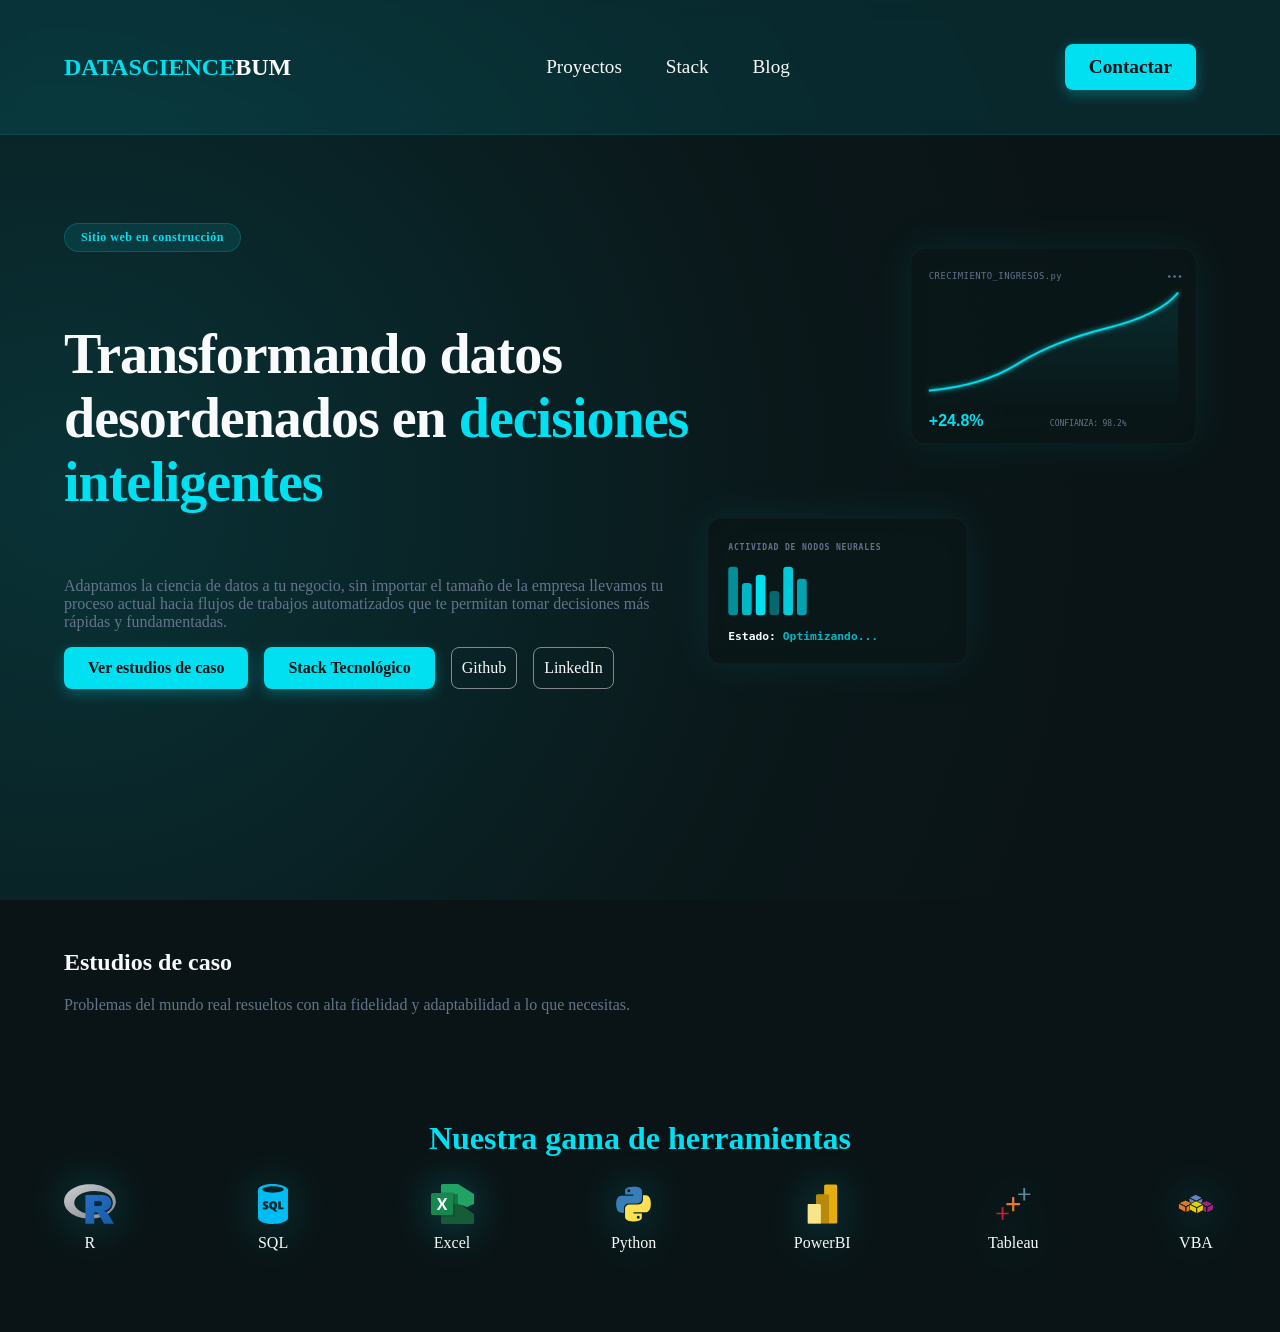
==== index.html @ 15a3be95 "feat: Refactor navigation and hero buttons to anchor tags, enhance link and button styling with flex" ====
<!DOCTYPE html>
<html lang="es">

<head>
    <meta charset="UTF-8">
    <meta name="viewport" content="width=device-width, initial-scale=1.0">
    <title>DataScienceBUM - Ciencia de Datos</title>
    <link rel="stylesheet" href="./styles.css">
</head>

<body>
    <header class="header-principal">
        <nav class="contenedor-principal">
            <div>
                <h2 class="texto-acento">DATASCIENCE<span class="texto-principal">BUM</span></h2>
            </div>
            <div>
                <a href="" class="enlace-navegacion">Proyectos</a>
                <a href="" class="enlace-navegacion">Stack</a>
                <a href="" class="enlace-navegacion">Blog</a>
            </div>
            <a href="#contactar" class="boton-principal">Contactar</a>
        </nav>
    </header>
    <main>
        <div class="contenedor-principal">
            <section id="hero" class="hero">
                <div class="hero-introduccion">
                    <span class="badge-estado">Sitio web en construcción</span>
                    <h1>Transformando datos desordenados en <span class="texto-acento">decisiones
                            inteligentes</span>
                    </h1>
                    <p class="texto-secundario">Adaptamos la ciencia de datos a tu negocio, sin
                        importar el tamaño de la empresa <span>llevamos tu proceso actual hacia flujos de trabajos
                            automatizados que te permitan tomar decisiones más rápidas y fundamentadas.</span></p>
                    <div class="botones-hero">
                        <a class="boton-principal" href="#estudios-caso">Ver estudios de caso</a>
                        <a class="boton-principal">Stack Tecnológico</a>
                        <a class="boton-secundario">Github</a>
                        <a class="boton-secundario">LinkedIn</a>
                    </div>
                </div>
                <div class="hero-imagenes">
                    <img src="./assets/actividad_nodos.svg" alt="Actividad de nodos neurales" class="actividad-nodos">
                    <img src="./assets/crecimiento_ingresos.svg" alt="Gráfico de crecimiento de ingresos"
                        class="crecimiento-ingresos">
                </div>
            </section id="hero" class="hero">
            <div id="estudios-caso" class="estudios-caso">
                <h2>Estudios de caso</h2>
                <span class="texto-secundario">Problemas del mundo real resueltos con alta fidelidad y adaptabilidad a
                    lo que necesitas.</span>
            </div>
            <div id="stack" class="contenedor-stack">
                <h2>Nuestra gama de herramientas</h2>
                <div class="herramientas-contenedor">
                    <span class="herramientas"><img src="./assets/r.svg" alt="R">R </span>
                    <span class="herramientas"><img src="./assets/sql.svg" alt="SQL">SQL</span>
                    <span class="herramientas"><img src="./assets/excel.svg" alt="Excel">Excel</span>
                    <span class="herramientas"><img src="./assets/python.svg" alt="Python">Python</span>
                    <span class="herramientas"><img src="./assets/powerbi.svg" alt="PowerBI">PowerBI</span>
                    <span class="herramientas"><img src="./assets/tableau.svg" alt="Tableau">Tableau</span>
                    <span class="herramientas"><img src="./assets/vba.svg" alt="Visual Basic for Application">VBA</span>

                </div>
            </div>
    </main>
    <footer></footer>
    </div>
</body>

</html>
---- styles.css ----
:root {
    --fondo: #0a1416;
    --texto-acento: #00e0f0;
    --texto-principal: #f8fafc;
    --texto-secundario: #64748b;
    /* Versión RGB para poder usar transparencias */
    --acento-rgb: 0, 224, 240;
}

body {
    margin: 0;
    padding: 0;
    background-color: var(--fondo);
    background-image:
        radial-gradient(circle at 5% 55%, rgba(var(--acento-rgb), 0.15) 0%, rgba(var(--acento-rgb), 0.02) 55%, transparent 80%);
    background-size: 100% 100%, 45px 45px;
    background-attachment: fixed;
    color: var(--texto-principal);
}

nav {
    display: flex;
    justify-content: space-between;
    align-items: center;
    padding: 1.5rem 0;
    margin-bottom: 3rem;
}

nav a {
    color: var(--texto-principal);
    font-size: 1.2rem;
    font-weight: 500;
    margin: 20px;
}

a {
    text-decoration: none;
}

.enlace-navegacion {
    display: inline-block;
    transition: all 0.3s ease;
}

.enlace-navegacion:hover {
    transform: translateY(-2px);
}

.header-principal {
    position: sticky;
    top: 0;
    z-index: 1000;
    background-color: rgba(var(--acento-rgb), 0.1);
    backdrop-filter: blur(10px);
    border-bottom: 1px solid rgba(var(--acento-rgb), 0.1);
}

h1 {
    font-weight: 800;
    letter-spacing: -1px;
    font-size: 3.5rem;
}

.texto-acento {
    color: var(--texto-acento);
}

.texto-principal {
    color: var(--texto-principal);
}

.texto-secundario {
    color: var(--texto-secundario);
}

.contenedor-principal {
    width: 90%;
    max-width: 1200px;
    margin: 0 auto;
}

.badge-estado {
    display: inline-block;
    background-color: rgba(var(--acento-rgb), 0.1);
    color: var(--texto-acento);
    padding: 6px 16px;
    border-radius: 30px;
    font-size: 0.75rem;
    font-weight: 600;
    border: 1px solid rgba(var(--acento-rgb), 0.2);
    margin-bottom: 24px;
    letter-spacing: 0.5px;
    width: fit-content;
}

.hero {
    padding: 5.5rem 0 15rem 0;
    display: flex;
    flex-direction: row;
}

.hero-introduccion {
    display: flex;
    flex-direction: column;
    width: 55%;
}

.hero-imagenes {
    position: relative;
    width: 45%;
    display: block;
    margin: 20 px;
}

.crecimiento-ingresos {
    position: absolute;
    top: 25px;
    right: 20px;
    width: 55%;
    z-index: 2;
    filter: drop-shadow(0 0 20px rgba(0, 224, 240, 0.1));
    animation: flotando 6s ease-in-out infinite;
}

.actividad-nodos {
    position: absolute;
    width: 50%;
    bottom: 25px;
    left: 10px;
    z-index: 1;
    filter: drop-shadow(0 0 20px rgba(0, 224, 240, 0.1));
    animation: parpadeando 3s ease-in-out infinite;
}

.botones-hero {
    display: flex;
    gap: 1rem;
}

.boton-principal {
    display: inline-flex;
    justify-content: center;
    align-items: center;
    background-color: var(--texto-acento);
    color: var(--fondo);
    font-weight: 700;
    padding: 12px 24px;
    border-radius: 8px;
    border: none;
    box-shadow: 0 4px 14px rgba(var(--acento-rgb), 0.3);
    transition: all 0.3s ease;
}

.boton-principal:hover {
    transform: translateY(-2px);
    /*lo mueve hacía arriba*/
    box-shadow: 0 5px 15px rgba(var(--acento-rgb), 0.3);
    /*hace un resplandor en el boton*/
    filter: brightness(1.1)
        /*hace que brille un poco más*/
}

.boton-secundario {
    display: inline-flex;
    justify-content: center;
    align-items: center;
    background-color: transparent;
    color: var(--texto-principal);
    border-radius: 8px;
    border: 1px solid rgba(255, 255, 255, 0.473);
    padding: 10px;
    transition: all 0.3s ease;

}

.boton-secundario:hover {
    transform: translateY(-2px);
}

.estudios-casos {
    padding: 5rem 0;
}

.herramientas-contenedor {
    display: flex;
    flex-direction: row;
    justify-content: space-between;
}

.contenedor-stack {
    text-align: center;
    padding: 5rem 0;
}

.contenedor-stack h2 {
    font-size: 2rem;
    color: var(--texto-acento);
}

.herramientas {
    display: flex;
    flex-direction: column;
    text-align: center;
    background-color: transparent;
    gap: 10px;
    filter: drop-shadow(0 0 20px rgba(0, 224, 240, 0.3));
}

.herramientas img {
    height: 40px;
}

@keyframes flotando {
    0% {
        transform: translateY(0px);
    }

    50% {
        transform: translateY(-15px);
    }

    100% {
        transform: translateY(0px);
    }
}

@keyframes parpadeando {
    0% {
        opacity: 1;
    }

    50% {
        opacity: 0.5;
    }

    100% {
        opacity: 1;
    }
}
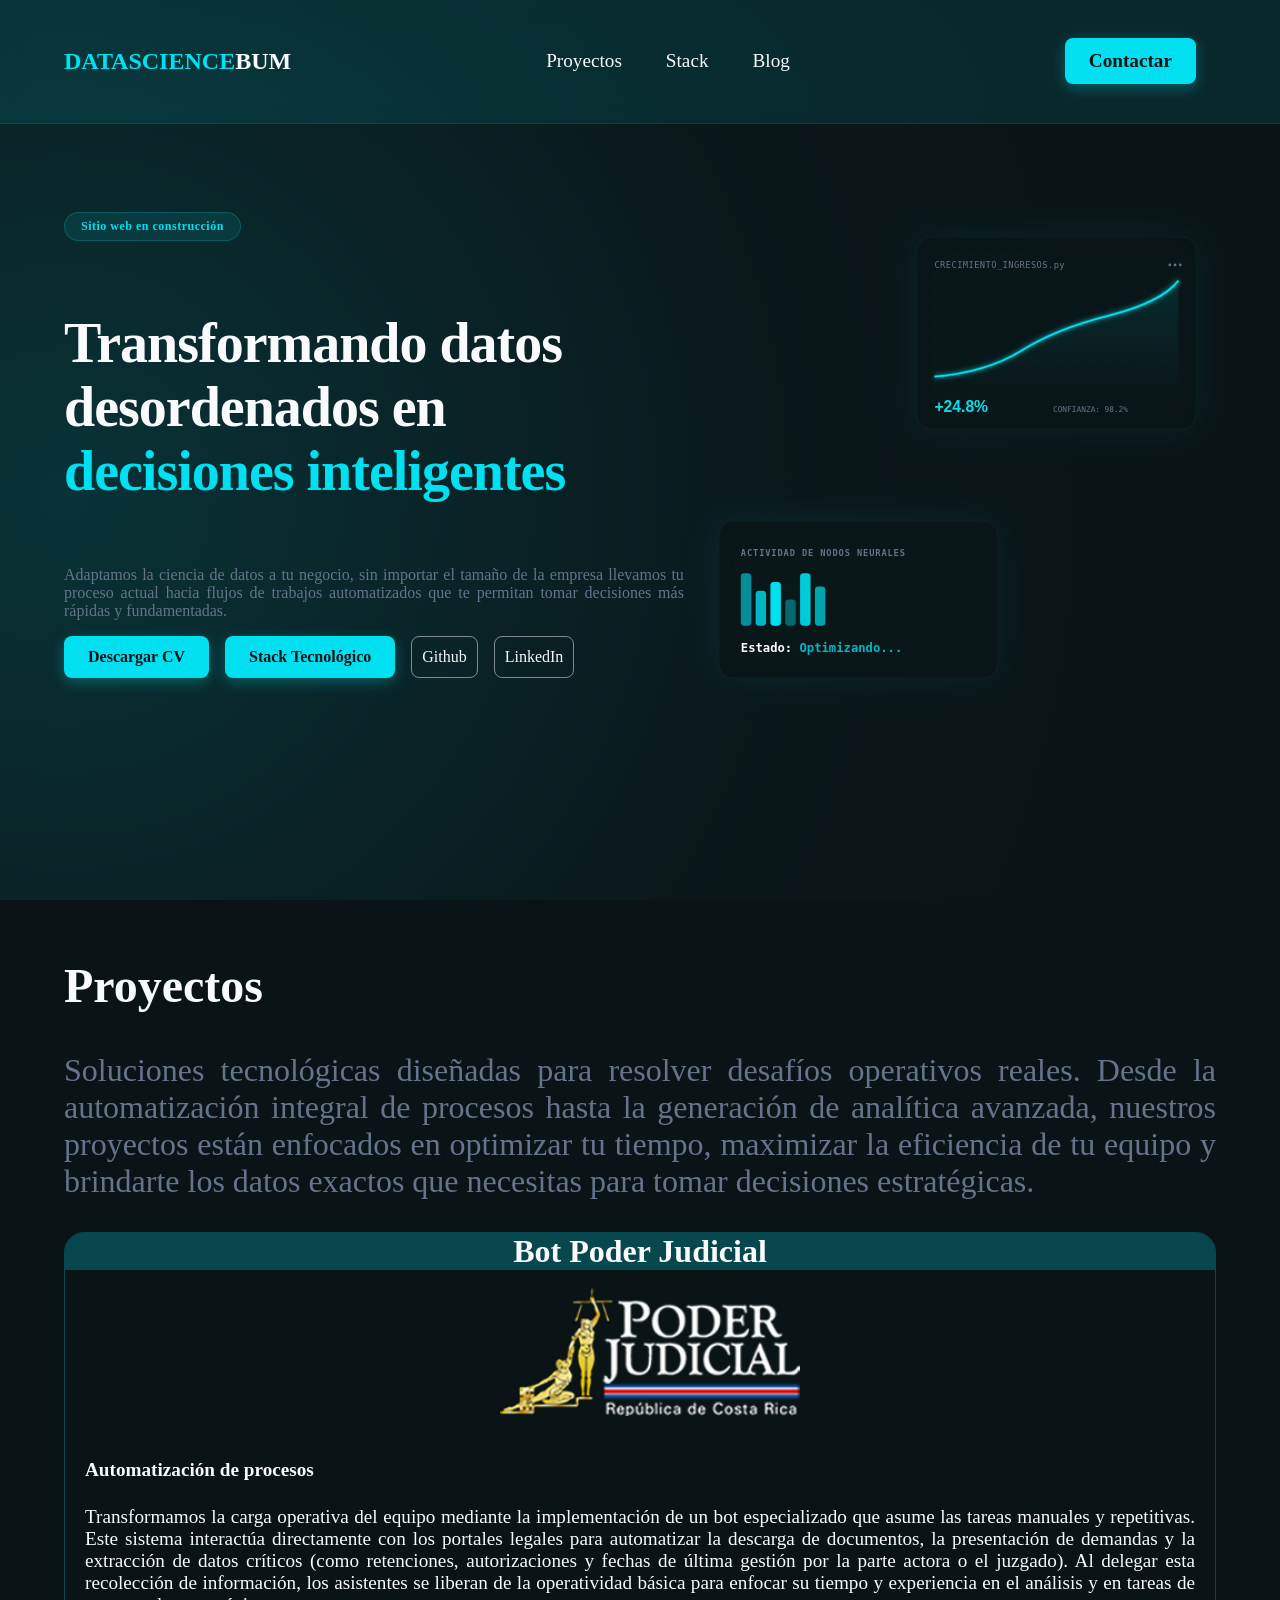
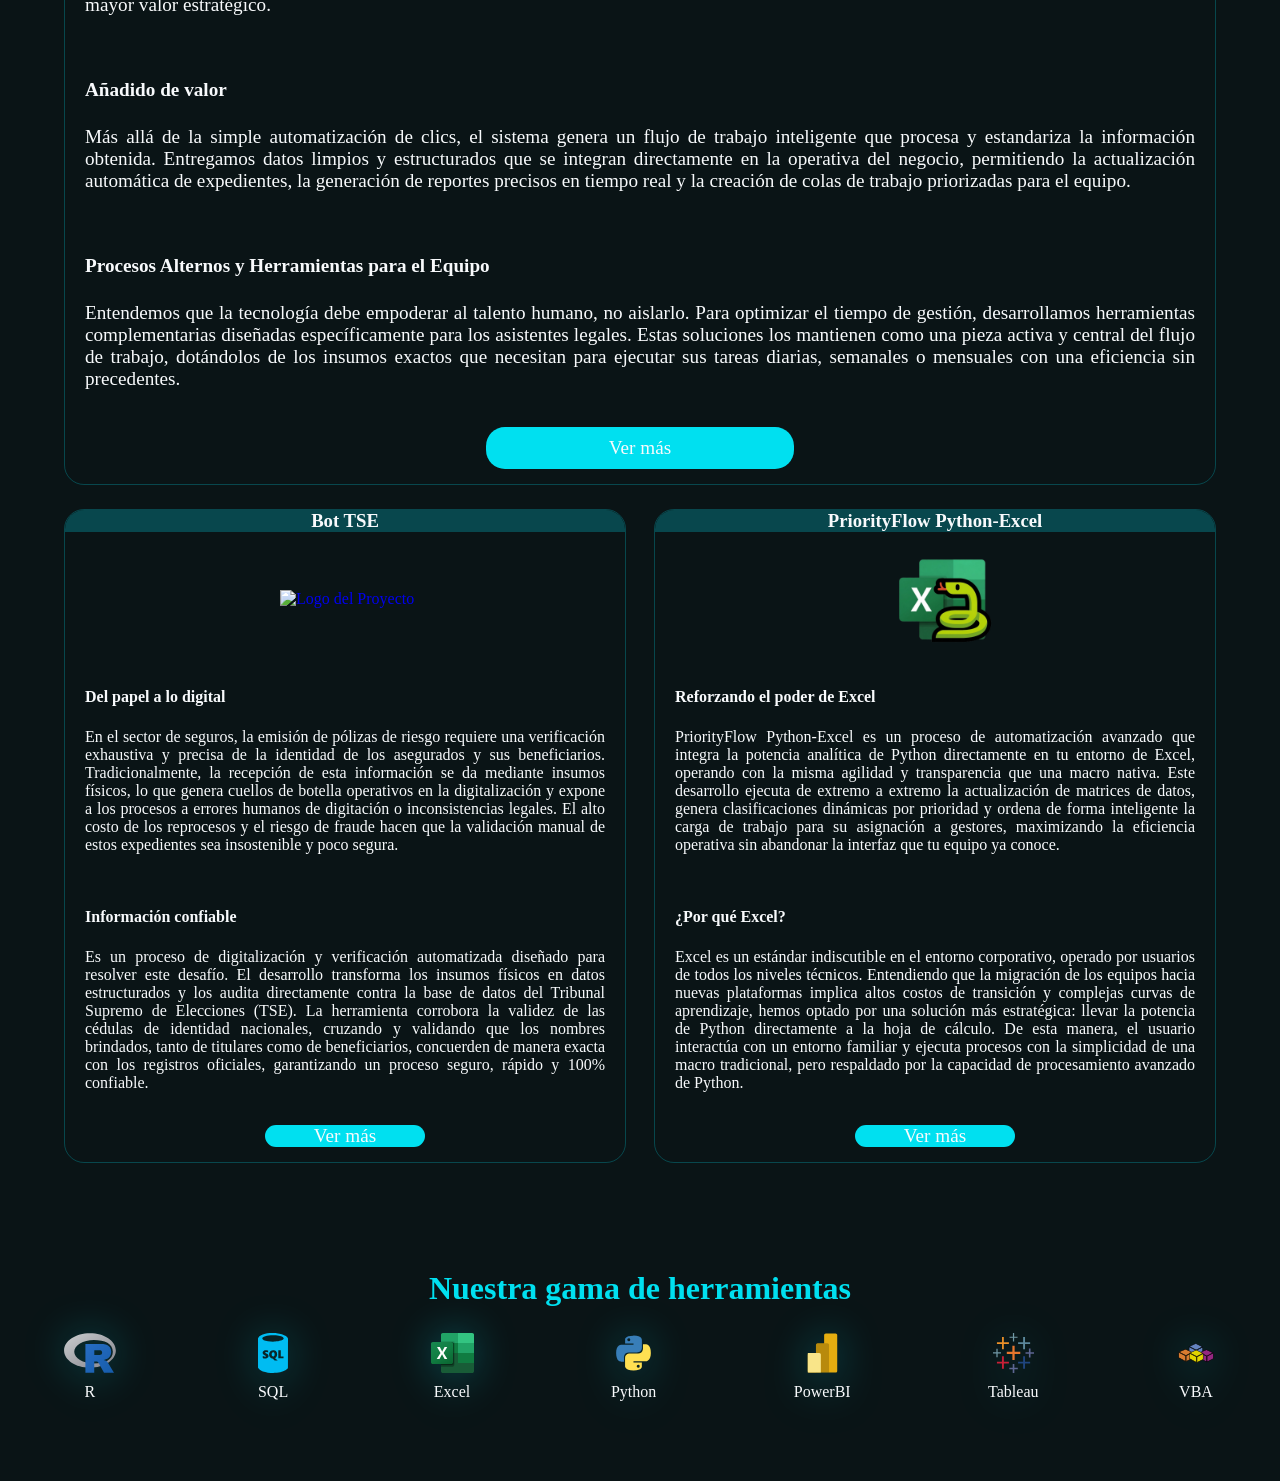
==== commit 6f6b61eb: "Se añaden la información de los proyectos a la pagina, se añaden enlaces a los recursos necesarios" ====
--- a/index.html
+++ b/index.html
@@ -1,72 +1,173 @@
-<!DOCTYPE html>
-<html lang="es">
-
-<head>
-    <meta charset="UTF-8">
-    <meta name="viewport" content="width=device-width, initial-scale=1.0">
-    <title>DataScienceBUM - Ciencia de Datos</title>
-    <link rel="stylesheet" href="./styles.css">
-</head>
-
-<body>
-    <header class="header-principal">
-        <nav class="contenedor-principal">
-            <div>
-                <h2 class="texto-acento">DATASCIENCE<span class="texto-principal">BUM</span></h2>
-            </div>
-            <div>
-                <a href="" class="enlace-navegacion">Proyectos</a>
-                <a href="" class="enlace-navegacion">Stack</a>
-                <a href="" class="enlace-navegacion">Blog</a>
-            </div>
-            <a href="#contactar" class="boton-principal">Contactar</a>
-        </nav>
-    </header>
-    <main>
-        <div class="contenedor-principal">
-            <section id="hero" class="hero">
-                <div class="hero-introduccion">
-                    <span class="badge-estado">Sitio web en construcción</span>
-                    <h1>Transformando datos desordenados en <span class="texto-acento">decisiones
-                            inteligentes</span>
-                    </h1>
-                    <p class="texto-secundario">Adaptamos la ciencia de datos a tu negocio, sin
-                        importar el tamaño de la empresa <span>llevamos tu proceso actual hacia flujos de trabajos
-                            automatizados que te permitan tomar decisiones más rápidas y fundamentadas.</span></p>
-                    <div class="botones-hero">
-                        <a class="boton-principal" href="#estudios-caso">Ver estudios de caso</a>
-                        <a class="boton-principal">Stack Tecnológico</a>
-                        <a class="boton-secundario">Github</a>
-                        <a class="boton-secundario">LinkedIn</a>
-                    </div>
-                </div>
-                <div class="hero-imagenes">
-                    <img src="./assets/actividad_nodos.svg" alt="Actividad de nodos neurales" class="actividad-nodos">
-                    <img src="./assets/crecimiento_ingresos.svg" alt="Gráfico de crecimiento de ingresos"
-                        class="crecimiento-ingresos">
-                </div>
-            </section id="hero" class="hero">
-            <div id="estudios-caso" class="estudios-caso">
-                <h2>Estudios de caso</h2>
-                <span class="texto-secundario">Problemas del mundo real resueltos con alta fidelidad y adaptabilidad a
-                    lo que necesitas.</span>
-            </div>
-            <div id="stack" class="contenedor-stack">
-                <h2>Nuestra gama de herramientas</h2>
-                <div class="herramientas-contenedor">
-                    <span class="herramientas"><img src="./assets/r.svg" alt="R">R </span>
-                    <span class="herramientas"><img src="./assets/sql.svg" alt="SQL">SQL</span>
-                    <span class="herramientas"><img src="./assets/excel.svg" alt="Excel">Excel</span>
-                    <span class="herramientas"><img src="./assets/python.svg" alt="Python">Python</span>
-                    <span class="herramientas"><img src="./assets/powerbi.svg" alt="PowerBI">PowerBI</span>
-                    <span class="herramientas"><img src="./assets/tableau.svg" alt="Tableau">Tableau</span>
-                    <span class="herramientas"><img src="./assets/vba.svg" alt="Visual Basic for Application">VBA</span>
-
-                </div>
-            </div>
-    </main>
-    <footer></footer>
-    </div>
-</body>
-
+<!DOCTYPE html>
+<html lang="es">
+
+<head>
+    <meta charset="UTF-8">
+    <meta name="viewport" content="width=device-width, initial-scale=1.0">
+    <title>DataScienceBUM - Ciencia de Datos</title>
+    <link rel="stylesheet" href="./styles.css">
+</head>
+
+<body>
+    <header class="header-principal">
+        <nav class="contenedor-principal">
+            <div>
+                <a href="#" class="inicio">
+                    <h2 class="texto-acento">DATASCIENCE<span class="texto-principal">BUM</span></h2>
+                </a>
+            </div>
+            <div>
+                <a href="#proyectos" class="enlace-navegacion">Proyectos</a>
+                <a href="#stack" class="enlace-navegacion">Stack</a>
+                <a href="" class="enlace-navegacion">Blog</a>
+            </div>
+            <a href="#contactar" class="boton-principal">Contactar</a>
+        </nav>
+    </header>
+    <main>
+        <div class="contenedor-principal">
+            <section id="hero" class="hero">
+                <div class="hero-introduccion">
+                    <span class="badge-estado">Sitio web en construcción</span>
+                    <h1>Transformando datos desordenados en <span class="texto-acento">decisiones
+                            inteligentes</span>
+                    </h1>
+                    <p class="texto-secundario">Adaptamos la ciencia de datos a tu negocio, sin
+                        importar el tamaño de la empresa llevamos tu proceso actual hacia flujos de trabajos
+                        automatizados que te permitan tomar decisiones más rápidas y fundamentadas.</p>
+                    <div class="botones-hero">
+                        <a class="boton-principal" href="./assets/Curriculum.pdf" download="Brandon Urroz.pdf">Descargar
+                            CV</a>
+                        <a class="boton-principal" href="#stack">Stack Tecnológico</a>
+                        <a class="boton-secundario" href="https://github.com/DataScienceBUM" target="_blank">Github</a>
+                        <a class="boton-secundario" href="https://www.linkedin.com/in/brandon-urroz-mayen-28260b182/"
+                            target="_blank">LinkedIn</a>
+                    </div>
+                </div>
+                <div class="hero-imagenes">
+                    <img src="./assets/actividad_nodos.svg" alt="Actividad de nodos neurales" class="actividad-nodos">
+                    <img src="./assets/crecimiento_ingresos.svg" alt="Gráfico de crecimiento de ingresos"
+                        class="crecimiento-ingresos">
+                </div>
+            </section>
+            <section id="proyectos" class="proyectos">
+                <div class="proyectos-contenido">
+                    <h2>Proyectos</h2>
+                    <p class="texto-secundario">Soluciones tecnológicas diseñadas para resolver desafíos operativos
+                        reales. Desde la automatización integral de procesos hasta la generación de analítica avanzada,
+                        nuestros proyectos están enfocados en optimizar tu tiempo, maximizar la eficiencia de tu equipo
+                        y brindarte los datos exactos que necesitas para tomar decisiones estratégicas.</p>
+                </div>
+                <div class="lista-proyectos">
+                    <div class="proyecto-estrella">
+                        <h3 class="nombre-proyecto">Bot Poder Judicial</h3>
+                        <a href="https://pjenlinea.poder-judicial.go.cr/GestionEnLinea/inicio/tramitesfrecuentes"
+                            target="_blank" class="logo-proyecto"><img src="./assets/logo-poder-judicial.png"
+                                alt="Logo del Poder Judicial"></a>
+                        <div class="aspecto-proyecto">
+                            <h4 class="titulo-aspecto">Automatización de procesos</h4>
+                            <p class="contenido-aspecto">Transformamos la carga operativa del equipo mediante la
+                                implementación de un bot especializado que asume las tareas manuales y repetitivas. Este
+                                sistema interactúa directamente con los portales legales para automatizar la descarga de
+                                documentos, la presentación de demandas y la extracción de datos críticos (como
+                                retenciones, autorizaciones y fechas de última gestión por la parte actora o el
+                                juzgado). Al delegar esta recolección de información, los asistentes se liberan de la
+                                operatividad básica para enfocar su tiempo y experiencia en el análisis y en tareas de
+                                mayor valor estratégico.</p>
+                        </div>
+                        <div class="aspecto-proyecto">
+                            <h4 class="titulo-aspecto">Añadido de valor</h4>
+                            <p class="contenido-aspecto">Más allá de la simple automatización de clics, el sistema
+                                genera un flujo de trabajo inteligente que procesa y estandariza la información
+                                obtenida. Entregamos datos limpios y estructurados que se integran directamente en la
+                                operativa del negocio, permitiendo la actualización automática de expedientes, la
+                                generación de reportes precisos en tiempo real y la creación de colas de trabajo
+                                priorizadas para el equipo.</p>
+                        </div>
+                        <div class="aspecto-proyecto">
+                            <h4 class="titulo-aspecto">Procesos Alternos y Herramientas para el Equipo</h4>
+                            <p class="contenido-aspecto">Entendemos que la tecnología debe empoderar al talento humano,
+                                no aislarlo. Para optimizar el tiempo de gestión, desarrollamos herramientas
+                                complementarias diseñadas específicamente para los asistentes legales. Estas soluciones
+                                los mantienen como una pieza activa y central del flujo de trabajo, dotándolos de los
+                                insumos exactos que necesitan para ejecutar sus tareas diarias, semanales o mensuales
+                                con una eficiencia sin precedentes.</p>
+                        </div>
+                        <a href="" class="proyecto-ver-mas">Ver más</a>
+                    </div>
+                    <div class="proyecto">
+                        <h3 class="nombre-proyecto">Bot TSE</h3>
+                        <a href="https://servicioselectorales.tse.go.cr/chc/consulta_cedula.aspx" target="_blank"
+                            class="logo-proyecto"><img src="https://www.tse.go.cr/imgs/iconos/logo-TSE.svg"
+                                alt="Logo del Proyecto"></a>
+                        <div class="aspecto-proyecto">
+                            <h4 class="titulo-aspecto">Del papel a lo digital</h4>
+                            <p class="contenido-aspecto">En el sector de seguros, la emisión de pólizas de riesgo
+                                requiere una verificación exhaustiva y precisa de la identidad de los asegurados y sus
+                                beneficiarios. Tradicionalmente, la recepción de esta información se da mediante insumos
+                                físicos, lo que genera cuellos de botella operativos en la digitalización y expone a los
+                                procesos a errores humanos de digitación o inconsistencias legales. El alto costo de los
+                                reprocesos y el riesgo de fraude hacen que la validación manual de estos expedientes sea
+                                insostenible y poco segura.</p>
+                        </div>
+                        <div class="aspecto-proyecto">
+                            <h4 class="titulo-aspecto">Información confiable </h4>
+                            <p class="contenido-aspecto">Es un proceso de digitalización y verificación automatizada
+                                diseñado para resolver este desafío. El desarrollo transforma los insumos físicos en
+                                datos estructurados y los audita directamente contra la base de datos del Tribunal
+                                Supremo de Elecciones (TSE). La herramienta corrobora la validez de las cédulas de
+                                identidad nacionales, cruzando y validando que los nombres brindados, tanto de titulares
+                                como de beneficiarios, concuerden de manera exacta con los registros oficiales,
+                                garantizando un proceso seguro, rápido y 100% confiable.</p>
+                        </div>
+                        <a href="https://github.com/DataScienceBUM/BotConsultaCivilesCR" target="_blank"
+                            class="proyecto-ver-mas">Ver más
+                        </a>
+                    </div>
+                    <div class="proyecto">
+                        <h3 class="nombre-proyecto">PriorityFlow Python-Excel</h3>
+                        <a href="#" target="_blank" class="logo-proyecto"><img src="./assets/pyexcel.png"
+                                alt="Logo del Proyecto"></a>
+                        <div class="aspecto-proyecto">
+                            <h4 class="titulo-aspecto">Reforzando el poder de Excel</h4>
+                            <p class="contenido-aspecto">PriorityFlow Python-Excel es un proceso de automatización
+                                avanzado que integra la potencia analítica de Python directamente en tu entorno de
+                                Excel, operando con la misma agilidad y transparencia que una macro nativa. Este
+                                desarrollo ejecuta de extremo a extremo la actualización de matrices de datos, genera
+                                clasificaciones dinámicas por prioridad y ordena de forma inteligente la carga de
+                                trabajo para su asignación a gestores, maximizando la eficiencia operativa sin abandonar
+                                la interfaz que tu equipo ya conoce.</p>
+                        </div>
+                        <div class="aspecto-proyecto">
+                            <h4 class="titulo-aspecto">¿Por qué Excel?</h4>
+                            <p class="contenido-aspecto">Excel es un estándar indiscutible en el entorno corporativo,
+                                operado por usuarios de todos los niveles técnicos. Entendiendo que la migración de los
+                                equipos hacia nuevas plataformas implica altos costos de transición y complejas curvas
+                                de aprendizaje, hemos optado por una solución más estratégica: llevar la potencia de
+                                Python directamente a la hoja de cálculo. De esta manera, el usuario interactúa con un
+                                entorno familiar y ejecuta procesos con la simplicidad de una macro tradicional, pero
+                                respaldado por la capacidad de procesamiento avanzado de Python.</p>
+                        </div>
+                        <a href="" class="proyecto-ver-mas">Ver más</a>
+                    </div>
+                </div>
+            </section>
+            <section id="stack" class="contenedor-stack">
+                <h2>Nuestra gama de herramientas</h2>
+                <div class="herramientas-contenedor">
+                    <span class="herramientas"><img src="./assets/r.svg" alt="R">R </span>
+                    <span class="herramientas"><img src="./assets/sql.svg" alt="SQL">SQL</span>
+                    <span class="herramientas"><img src="./assets/excel.svg" alt="Excel">Excel</span>
+                    <span class="herramientas"><img src="./assets/python.svg" alt="Python">Python</span>
+                    <span class="herramientas"><img src="./assets/powerbi.svg" alt="PowerBI">PowerBI</span>
+                    <span class="herramientas"><img src="./assets/tableau.svg" alt="Tableau">Tableau</span>
+                    <span class="herramientas"><img src="./assets/vba.svg" alt="Visual Basic for Application">VBA</span>
+
+                </div>
+            </section>
+    </main>
+    <footer></footer>
+    </div>
+</body>
+
 </html>
--- a/styles.css
+++ b/styles.css
@@ -5,6 +5,10 @@
     --texto-secundario: #64748b;
     /* Versión RGB para poder usar transparencias */
     --acento-rgb: 0, 224, 240;
+}
+
+html {
+    scroll-behavior: smooth;
 }
 
 body {
@@ -18,12 +22,21 @@
     color: var(--texto-principal);
 }
 
+
+section {
+    scroll-margin-top: 140px;
+}
+
 nav {
     display: flex;
     justify-content: space-between;
     align-items: center;
-    padding: 1.5rem 0;
-    margin-bottom: 3rem;
+    padding: 10px;
+    margin-bottom: 20px;
+}
+
+.inicio {
+    font-size: 1rem;
 }
 
 nav a {
@@ -103,6 +116,11 @@
     display: flex;
     flex-direction: column;
     width: 55%;
+    padding: 0px 25px 0px 0px;
+
+    >p {
+        text-align: justify;
+    }
 }
 
 .hero-imagenes {
@@ -124,12 +142,12 @@
 
 .actividad-nodos {
     position: absolute;
-    width: 50%;
-    bottom: 25px;
+    width: 55%;
+    bottom: 0px;
     left: 10px;
     z-index: 1;
     filter: drop-shadow(0 0 20px rgba(0, 224, 240, 0.1));
-    animation: parpadeando 3s ease-in-out infinite;
+    animation: parpadeando 3.5s ease-in-out infinite;
 }
 
 .botones-hero {
@@ -177,8 +195,147 @@
     transform: translateY(-2px);
 }
 
-.estudios-casos {
-    padding: 5rem 0;
+.proyectos-contenido {
+    margin: 30px 0;
+    text-align: justify;
+
+    h2 {
+        font-size: 3rem;
+    }
+
+    .texto-secundario {
+        font-size: 2rem;
+    }
+}
+
+
+.lista-proyectos {
+    display: flex;
+    flex-direction: row;
+    flex-wrap: wrap;
+    justify-content: space-between;
+    gap: 1.5rem;
+
+}
+
+.proyecto-estrella {
+    width: 100%;
+    display: flex;
+    flex-direction: column;
+    justify-content: space-between;
+    gap: 1.1rem;
+    border: 1px solid rgba(var(--acento-rgb), 0.25);
+    border-radius: 20px;
+
+    * {
+        padding: 0 10px;
+        font-size: 1.2rem;
+    }
+
+    .logo-proyecto {
+        height: auto;
+
+        img {
+            max-width: 300px;
+        }
+    }
+
+    .nombre-proyecto {
+        font-size: 2rem;
+    }
+
+
+}
+
+.nombre-proyecto {
+    font-size: auto;
+    text-align: center;
+    background-color: rgba(var(--acento-rgb), 0.25);
+    color: var(--texto-principal);
+    border-radius: 19px 19px 0 0;
+    margin: 0;
+}
+
+.logo-proyecto {
+    display: flex;
+    justify-content: center;
+    align-items: center;
+    width: 100%;
+    height: 100px;
+
+    img {
+        width: 100%;
+        max-width: 150px;
+        max-height: 100%;
+        object-fit: contain;
+    }
+}
+
+.proyecto-ver-mas {
+    font-size: 1.2rem;
+    background-color: var(--texto-acento);
+    color: var(--texto-principal);
+    border-radius: 19px;
+    width: 25%;
+    padding: 10px;
+    display: flex;
+    justify-content: center;
+    align-items: center;
+    transition: all 0.3s ease;
+    margin: auto auto 15px auto;
+}
+
+.proyecto-ver-mas:hover {
+    transform: translateY(-2px);
+    box-shadow: 0 5px 15px rgba(var(--acento-rgb), 0.3);
+    filter: brightness(1.1);
+}
+
+.proyecto {
+    /* Toma casi la mitad del espacio, dejando margen para el gap */
+    width: calc(50% - 1rem);
+    /* Si quieres podemos dejar una altura máxima menor, como 550px */
+    max-height: 700px;
+    display: flex;
+    flex-direction: column;
+    justify-content: flex-start;
+    gap: 1.1rem;
+    border: 1px solid rgba(var(--acento-rgb), 0.25);
+    border-radius: 20px;
+    /* Evita que el contenido desborde el alto máximo */
+    overflow: hidden;
+
+    * {
+        padding: 0 10px;
+    }
+}
+
+/* Agregamos una barra de scroll para el contenido si es muy largo */
+.proyecto .aspecto-proyecto {
+    overflow-y: auto;
+    /* Personaliza el scroll para que se vea más estético */
+    scrollbar-width: thin;
+    scrollbar-color: var(--texto-acento) transparent;
+}
+
+.aspecto-proyecto {
+    text-align: justify;
+}
+
+.imagen-proyectos {
+    display: inline-flex;
+    justify-content: center;
+    align-items: center;
+    max-width: 400px;
+    border-radius: 12px;
+    filter: drop-shadow(0 0 20px rgba(0, 224, 240, 0.2));
+}
+
+.proyectos-texto {
+    display: flex;
+    flex-direction: column;
+    justify-content: start;
+    font-size: 1.5rem;
 }
 
 .herramientas-contenedor {
@@ -210,6 +367,7 @@
     height: 40px;
 }
 
+
 @keyframes flotando {
     0% {
         transform: translateY(0px);
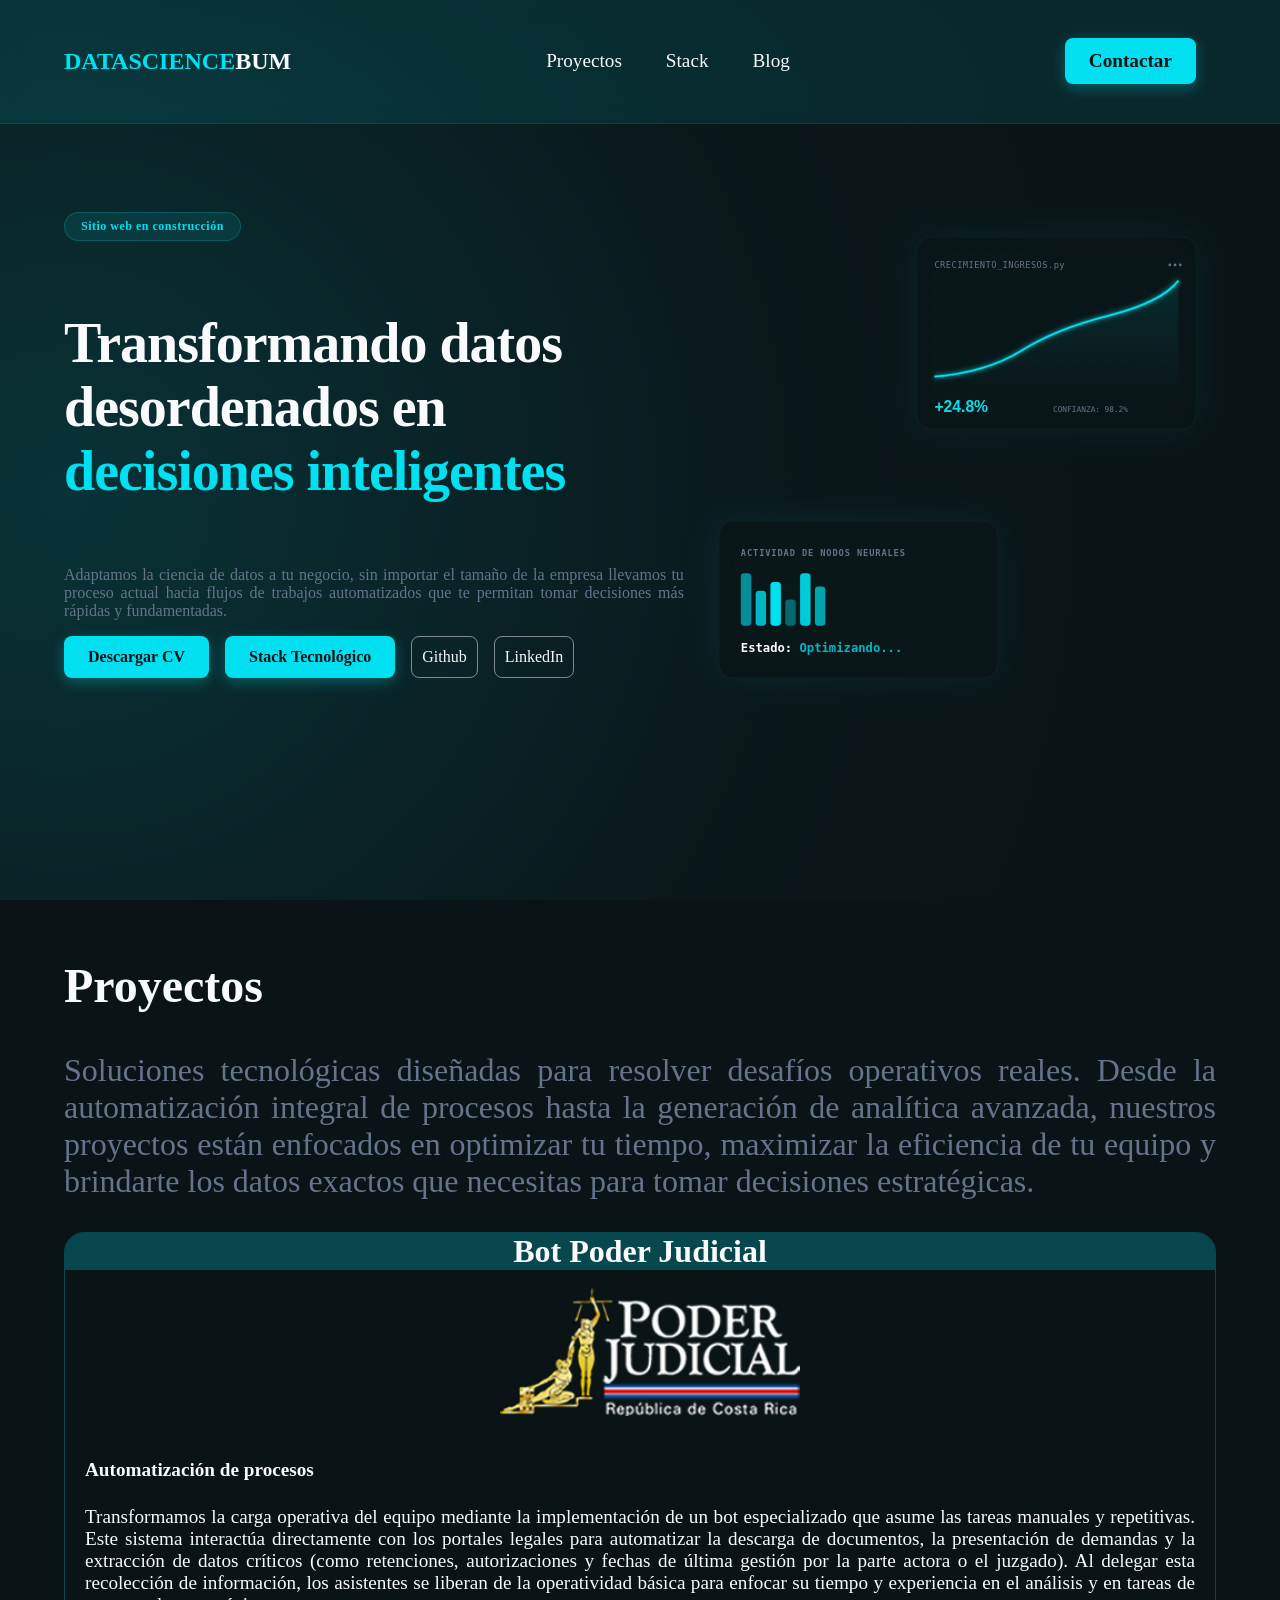
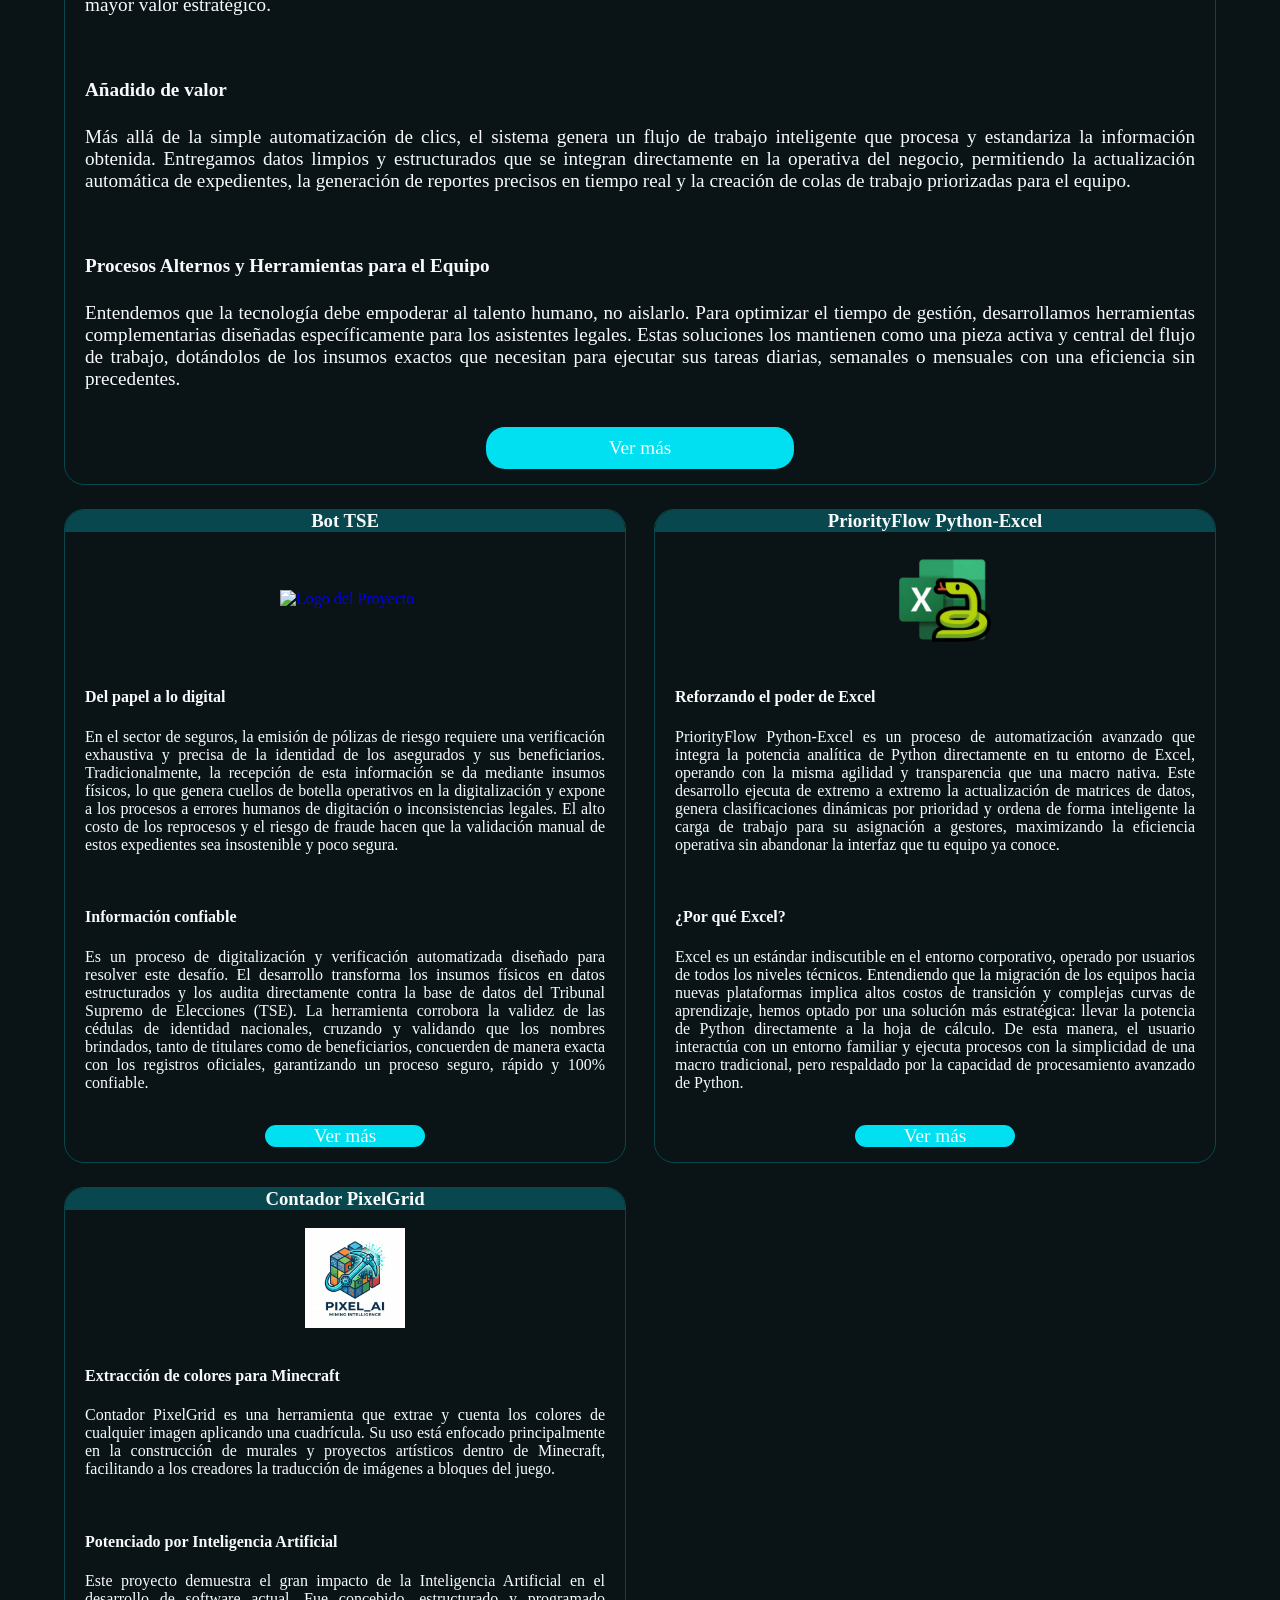
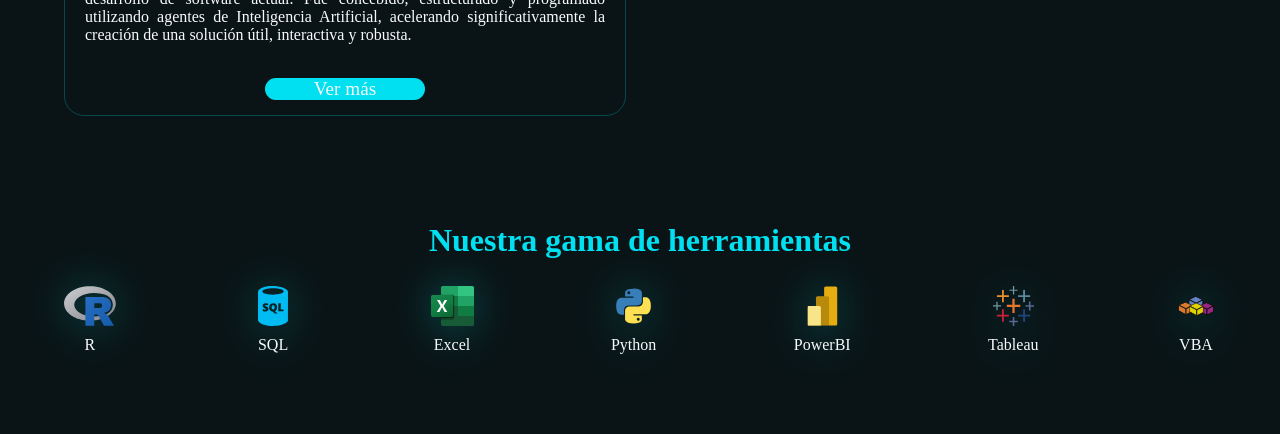
==== commit 754a8e89: "Se añade un nuevo proyecto a la pagina" ====
--- a/index.html
+++ b/index.html
@@ -150,6 +150,29 @@
                         </div>
                         <a href="" class="proyecto-ver-mas">Ver más</a>
                     </div>
+                    <div class="proyecto">
+                        <h3 class="nombre-proyecto">Contador PixelGrid</h3>
+                        <a href="http://contadorpixelgrid.datasciencebum.com/" target="_blank"
+                            class="logo-proyecto"><img src="./assets/pixelgrid_logo.png"
+                                alt="Logo de Contador PixelGrid"></a>
+                        <div class="aspecto-proyecto">
+                            <h4 class="titulo-aspecto">Extracción de colores para Minecraft</h4>
+                            <p class="contenido-aspecto">Contador PixelGrid es una herramienta que extrae y cuenta los
+                                colores de cualquier imagen aplicando una cuadrícula. Su uso está enfocado
+                                principalmente en la construcción de murales y proyectos artísticos dentro de Minecraft,
+                                facilitando a los creadores la traducción de imágenes a bloques del juego.</p>
+                        </div>
+                        <div class="aspecto-proyecto">
+                            <h4 class="titulo-aspecto">Potenciado por Inteligencia Artificial</h4>
+                            <p class="contenido-aspecto">Este proyecto demuestra el gran impacto de la Inteligencia
+                                Artificial en el desarrollo de software actual. Fue concebido, estructurado y programado
+                                utilizando agentes de Inteligencia Artificial, acelerando significativamente la creación
+                                de una solución útil, interactiva y robusta.</p>
+                        </div>
+                        <a href="http://contadorpixelgrid.datasciencebum.com/" target="_blank"
+                            class="proyecto-ver-mas">Ver más
+                        </a>
+                    </div>
                 </div>
             </section>
             <section id="stack" class="contenedor-stack">
--- a/styles.css
+++ b/styles.css
@@ -1,397 +1,400 @@
-:root {
-    --fondo: #0a1416;
-    --texto-acento: #00e0f0;
-    --texto-principal: #f8fafc;
-    --texto-secundario: #64748b;
-    /* Versión RGB para poder usar transparencias */
-    --acento-rgb: 0, 224, 240;
-}
-
-html {
-    scroll-behavior: smooth;
-}
-
-body {
-    margin: 0;
-    padding: 0;
-    background-color: var(--fondo);
-    background-image:
-        radial-gradient(circle at 5% 55%, rgba(var(--acento-rgb), 0.15) 0%, rgba(var(--acento-rgb), 0.02) 55%, transparent 80%);
-    background-size: 100% 100%, 45px 45px;
-    background-attachment: fixed;
-    color: var(--texto-principal);
-}
-
-
-section {
-    scroll-margin-top: 140px;
-}
-
-nav {
-    display: flex;
-    justify-content: space-between;
-    align-items: center;
-    padding: 10px;
-    margin-bottom: 20px;
-}
-
-.inicio {
-    font-size: 1rem;
-}
-
-nav a {
-    color: var(--texto-principal);
-    font-size: 1.2rem;
-    font-weight: 500;
-    margin: 20px;
-}
-
-a {
-    text-decoration: none;
-}
-
-.enlace-navegacion {
-    display: inline-block;
-    transition: all 0.3s ease;
-}
-
-.enlace-navegacion:hover {
-    transform: translateY(-2px);
-}
-
-.header-principal {
-    position: sticky;
-    top: 0;
-    z-index: 1000;
-    background-color: rgba(var(--acento-rgb), 0.1);
-    backdrop-filter: blur(10px);
-    border-bottom: 1px solid rgba(var(--acento-rgb), 0.1);
-}
-
-h1 {
-    font-weight: 800;
-    letter-spacing: -1px;
-    font-size: 3.5rem;
-}
-
-.texto-acento {
-    color: var(--texto-acento);
-}
-
-.texto-principal {
-    color: var(--texto-principal);
-}
-
-.texto-secundario {
-    color: var(--texto-secundario);
-}
-
-.contenedor-principal {
-    width: 90%;
-    max-width: 1200px;
-    margin: 0 auto;
-}
-
-.badge-estado {
-    display: inline-block;
-    background-color: rgba(var(--acento-rgb), 0.1);
-    color: var(--texto-acento);
-    padding: 6px 16px;
-    border-radius: 30px;
-    font-size: 0.75rem;
-    font-weight: 600;
-    border: 1px solid rgba(var(--acento-rgb), 0.2);
-    margin-bottom: 24px;
-    letter-spacing: 0.5px;
-    width: fit-content;
-}
-
-.hero {
-    padding: 5.5rem 0 15rem 0;
-    display: flex;
-    flex-direction: row;
-}
-
-.hero-introduccion {
-    display: flex;
-    flex-direction: column;
-    width: 55%;
-    padding: 0px 25px 0px 0px;
-
-    >p {
-        text-align: justify;
-    }
-}
-
-.hero-imagenes {
-    position: relative;
-    width: 45%;
-    display: block;
-    margin: 20 px;
-}
-
-.crecimiento-ingresos {
-    position: absolute;
-    top: 25px;
-    right: 20px;
-    width: 55%;
-    z-index: 2;
-    filter: drop-shadow(0 0 20px rgba(0, 224, 240, 0.1));
-    animation: flotando 6s ease-in-out infinite;
-}
-
-.actividad-nodos {
-    position: absolute;
-    width: 55%;
-    bottom: 0px;
-    left: 10px;
-    z-index: 1;
-    filter: drop-shadow(0 0 20px rgba(0, 224, 240, 0.1));
-    animation: parpadeando 3.5s ease-in-out infinite;
-}
-
-.botones-hero {
-    display: flex;
-    gap: 1rem;
-}
-
-.boton-principal {
-    display: inline-flex;
-    justify-content: center;
-    align-items: center;
-    background-color: var(--texto-acento);
-    color: var(--fondo);
-    font-weight: 700;
-    padding: 12px 24px;
-    border-radius: 8px;
-    border: none;
-    box-shadow: 0 4px 14px rgba(var(--acento-rgb), 0.3);
-    transition: all 0.3s ease;
-}
-
-.boton-principal:hover {
-    transform: translateY(-2px);
-    /*lo mueve hacía arriba*/
-    box-shadow: 0 5px 15px rgba(var(--acento-rgb), 0.3);
-    /*hace un resplandor en el boton*/
-    filter: brightness(1.1)
-        /*hace que brille un poco más*/
-}
-
-.boton-secundario {
-    display: inline-flex;
-    justify-content: center;
-    align-items: center;
-    background-color: transparent;
-    color: var(--texto-principal);
-    border-radius: 8px;
-    border: 1px solid rgba(255, 255, 255, 0.473);
-    padding: 10px;
-    transition: all 0.3s ease;
-
-}
-
-.boton-secundario:hover {
-    transform: translateY(-2px);
-}
-
-.proyectos-contenido {
-    margin: 30px 0;
-    text-align: justify;
-
-    h2 {
-        font-size: 3rem;
-    }
-
-    .texto-secundario {
-        font-size: 2rem;
-    }
-}
-
-
-.lista-proyectos {
-    display: flex;
-    flex-direction: row;
-    flex-wrap: wrap;
-    justify-content: space-between;
-    gap: 1.5rem;
-
-}
-
-.proyecto-estrella {
-    width: 100%;
-    display: flex;
-    flex-direction: column;
-    justify-content: space-between;
-    gap: 1.1rem;
-    border: 1px solid rgba(var(--acento-rgb), 0.25);
-    border-radius: 20px;
-
-    * {
-        padding: 0 10px;
-        font-size: 1.2rem;
-    }
-
-    .logo-proyecto {
-        height: auto;
-
-        img {
-            max-width: 300px;
-        }
-    }
-
-    .nombre-proyecto {
-        font-size: 2rem;
-    }
-
-
-}
-
-.nombre-proyecto {
-    font-size: auto;
-    text-align: center;
-    background-color: rgba(var(--acento-rgb), 0.25);
-    color: var(--texto-principal);
-    border-radius: 19px 19px 0 0;
-    margin: 0;
-}
-
-.logo-proyecto {
-    display: flex;
-    justify-content: center;
-    align-items: center;
-    width: 100%;
-    height: 100px;
-
-    img {
-        width: 100%;
-        max-width: 150px;
-        max-height: 100%;
-        object-fit: contain;
-    }
-}
-
-.proyecto-ver-mas {
-    font-size: 1.2rem;
-    background-color: var(--texto-acento);
-    color: var(--texto-principal);
-    border-radius: 19px;
-    width: 25%;
-    padding: 10px;
-    display: flex;
-    justify-content: center;
-    align-items: center;
-    transition: all 0.3s ease;
-    margin: auto auto 15px auto;
-}
-
-.proyecto-ver-mas:hover {
-    transform: translateY(-2px);
-    box-shadow: 0 5px 15px rgba(var(--acento-rgb), 0.3);
-    filter: brightness(1.1);
-}
-
-.proyecto {
-    /* Toma casi la mitad del espacio, dejando margen para el gap */
-    width: calc(50% - 1rem);
-    /* Si quieres podemos dejar una altura máxima menor, como 550px */
-    max-height: 700px;
-    display: flex;
-    flex-direction: column;
-    justify-content: flex-start;
-    gap: 1.1rem;
-    border: 1px solid rgba(var(--acento-rgb), 0.25);
-    border-radius: 20px;
-    /* Evita que el contenido desborde el alto máximo */
-    overflow: hidden;
-
-    * {
-        padding: 0 10px;
-    }
-}
-
-/* Agregamos una barra de scroll para el contenido si es muy largo */
-.proyecto .aspecto-proyecto {
-    overflow-y: auto;
-    /* Personaliza el scroll para que se vea más estético */
-    scrollbar-width: thin;
-    scrollbar-color: var(--texto-acento) transparent;
-}
-
-.aspecto-proyecto {
-    text-align: justify;
-}
-
-.imagen-proyectos {
-    display: inline-flex;
-    justify-content: center;
-    align-items: center;
-    max-width: 400px;
-    border-radius: 12px;
-    filter: drop-shadow(0 0 20px rgba(0, 224, 240, 0.2));
-}
-
-.proyectos-texto {
-    display: flex;
-    flex-direction: column;
-    justify-content: start;
-    font-size: 1.5rem;
-}
-
-.herramientas-contenedor {
-    display: flex;
-    flex-direction: row;
-    justify-content: space-between;
-}
-
-.contenedor-stack {
-    text-align: center;
-    padding: 5rem 0;
-}
-
-.contenedor-stack h2 {
-    font-size: 2rem;
-    color: var(--texto-acento);
-}
-
-.herramientas {
-    display: flex;
-    flex-direction: column;
-    text-align: center;
-    background-color: transparent;
-    gap: 10px;
-    filter: drop-shadow(0 0 20px rgba(0, 224, 240, 0.3));
-}
-
-.herramientas img {
-    height: 40px;
-}
-
-
-@keyframes flotando {
-    0% {
-        transform: translateY(0px);
-    }
-
-    50% {
-        transform: translateY(-15px);
-    }
-
-    100% {
-        transform: translateY(0px);
-    }
-}
-
-@keyframes parpadeando {
-    0% {
-        opacity: 1;
-    }
-
-    50% {
-        opacity: 0.5;
-    }
-
-    100% {
-        opacity: 1;
-    }
+:root {
+    --fondo: #0a1416;
+    --texto-acento: #00e0f0;
+    --texto-principal: #f8fafc;
+    --texto-secundario: #64748b;
+    /* Versión RGB para poder usar transparencias */
+    --acento-rgb: 0, 224, 240;
+}
+
+html {
+    scroll-behavior: smooth;
+}
+
+body {
+    margin: 0;
+    padding: 0;
+    background-color: var(--fondo);
+    background-image:
+        radial-gradient(circle at 5% 55%, rgba(var(--acento-rgb), 0.15) 0%, rgba(var(--acento-rgb), 0.02) 55%, transparent 80%);
+    background-size: 100% 100%, 45px 45px;
+    background-attachment: fixed;
+    color: var(--texto-principal);
+}
+
+
+section {
+    scroll-margin-top: 140px;
+}
+
+nav {
+    display: flex;
+    justify-content: space-between;
+    align-items: center;
+    padding: 10px;
+    margin-bottom: 20px;
+}
+
+.inicio {
+    font-size: 1rem;
+    transition: all 0.3s ease;
+}
+
+.inicio:hover {
+    transform: translateY(-2px);
+}
+
+nav a {
+    color: var(--texto-principal);
+    font-size: 1.2rem;
+    font-weight: 500;
+    margin: 20px;
+}
+
+a {
+    text-decoration: none;
+}
+
+.enlace-navegacion {
+    display: inline-block;
+    transition: all 0.3s ease;
+}
+
+.enlace-navegacion:hover {
+    transform: translateY(-2px);
+}
+
+.header-principal {
+    position: sticky;
+    top: 0;
+    z-index: 1000;
+    background-color: rgba(var(--acento-rgb), 0.1);
+    backdrop-filter: blur(10px);
+    border-bottom: 1px solid rgba(var(--acento-rgb), 0.1);
+}
+
+h1 {
+    font-weight: 800;
+    letter-spacing: -1px;
+    font-size: 3.5rem;
+}
+
+.texto-acento {
+    color: var(--texto-acento);
+}
+
+.texto-principal {
+    color: var(--texto-principal);
+}
+
+.texto-secundario {
+    color: var(--texto-secundario);
+}
+
+.contenedor-principal {
+    width: 90%;
+    max-width: 1200px;
+    margin: 0 auto;
+}
+
+.badge-estado {
+    display: inline-block;
+    background-color: rgba(var(--acento-rgb), 0.1);
+    color: var(--texto-acento);
+    padding: 6px 16px;
+    border-radius: 30px;
+    font-size: 0.75rem;
+    font-weight: 600;
+    border: 1px solid rgba(var(--acento-rgb), 0.2);
+    margin-bottom: 24px;
+    letter-spacing: 0.5px;
+    width: fit-content;
+}
+
+.hero {
+    padding: 5.5rem 0 15rem 0;
+    display: flex;
+    flex-direction: row;
+}
+
+.hero-introduccion {
+    display: flex;
+    flex-direction: column;
+    width: 55%;
+    padding: 0px 25px 0px 0px;
+}
+
+.hero-introduccion > p {
+    text-align: justify;
+}
+
+.hero-imagenes {
+    position: relative;
+    width: 45%;
+    display: block;
+    margin: 20 px;
+}
+
+.crecimiento-ingresos {
+    position: absolute;
+    top: 25px;
+    right: 20px;
+    width: 55%;
+    z-index: 2;
+    filter: drop-shadow(0 0 20px rgba(0, 224, 240, 0.1));
+    animation: flotando 6s ease-in-out infinite;
+}
+
+.actividad-nodos {
+    position: absolute;
+    width: 55%;
+    bottom: 0px;
+    left: 10px;
+    z-index: 1;
+    filter: drop-shadow(0 0 20px rgba(0, 224, 240, 0.1));
+    animation: parpadeando 3.5s ease-in-out infinite;
+}
+
+.botones-hero {
+    display: flex;
+    gap: 1rem;
+}
+
+.boton-principal {
+    display: inline-flex;
+    justify-content: center;
+    align-items: center;
+    background-color: var(--texto-acento);
+    color: var(--fondo);
+    font-weight: 700;
+    padding: 12px 24px;
+    border-radius: 8px;
+    border: none;
+    box-shadow: 0 4px 14px rgba(var(--acento-rgb), 0.3);
+    transition: all 0.3s ease;
+}
+
+.boton-principal:hover {
+    transform: translateY(-2px);
+    /*lo mueve hacía arriba*/
+    box-shadow: 0 5px 15px rgba(var(--acento-rgb), 0.3);
+    /*hace un resplandor en el boton*/
+    filter: brightness(1.1)
+        /*hace que brille un poco más*/
+}
+
+.boton-secundario {
+    display: inline-flex;
+    justify-content: center;
+    align-items: center;
+    background-color: transparent;
+    color: var(--texto-principal);
+    border-radius: 8px;
+    border: 1px solid rgba(255, 255, 255, 0.473);
+    padding: 10px;
+    transition: all 0.3s ease;
+
+}
+
+.boton-secundario:hover {
+    transform: translateY(-2px);
+}
+
+.proyectos-contenido {
+    margin: 30px 0;
+    text-align: justify;
+}
+
+.proyectos-contenido h2 {
+    font-size: 3rem;
+}
+
+.proyectos-contenido .texto-secundario {
+    font-size: 2rem;
+}
+
+
+.lista-proyectos {
+    display: flex;
+    flex-direction: row;
+    flex-wrap: wrap;
+    justify-content: space-between;
+    gap: 1.5rem;
+
+}
+
+.proyecto-estrella {
+    width: 100%;
+    display: flex;
+    flex-direction: column;
+    justify-content: space-between;
+    gap: 1.1rem;
+    border: 1px solid rgba(var(--acento-rgb), 0.25);
+    border-radius: 20px;
+}
+
+.proyecto-estrella * {
+    padding: 0 10px;
+    font-size: 1.2rem;
+}
+
+.proyecto-estrella .logo-proyecto {
+    height: auto;
+}
+
+.proyecto-estrella .logo-proyecto img {
+    max-width: 300px;
+}
+
+.proyecto-estrella .nombre-proyecto {
+    font-size: 2rem;
+}
+
+.nombre-proyecto {
+    font-size: auto;
+    text-align: center;
+    background-color: rgba(var(--acento-rgb), 0.25);
+    color: var(--texto-principal);
+    border-radius: 19px 19px 0 0;
+    margin: 0;
+}
+
+.logo-proyecto {
+    display: flex;
+    justify-content: center;
+    align-items: center;
+    width: 100%;
+    height: 100px;
+}
+
+.logo-proyecto img {
+    width: 100%;
+    max-width: 150px;
+    max-height: 100%;
+    object-fit: contain;
+}
+
+.proyecto-ver-mas {
+    font-size: 1.2rem;
+    background-color: var(--texto-acento);
+    color: var(--texto-principal);
+    border-radius: 19px;
+    width: 25%;
+    padding: 10px;
+    display: flex;
+    justify-content: center;
+    align-items: center;
+    transition: all 0.3s ease;
+    margin: auto auto 15px auto;
+}
+
+.proyecto-ver-mas:hover {
+    transform: translateY(-2px);
+    box-shadow: 0 5px 15px rgba(var(--acento-rgb), 0.3);
+    filter: brightness(1.1);
+}
+
+.proyecto {
+    /* Toma casi la mitad del espacio, dejando margen para el gap */
+    width: calc(50% - 1rem);
+    /* Si quieres podemos dejar una altura máxima menor, como 550px */
+    max-height: 700px;
+    display: flex;
+    flex-direction: column;
+    justify-content: flex-start;
+    gap: 1.1rem;
+    border: 1px solid rgba(var(--acento-rgb), 0.25);
+    border-radius: 20px;
+    /* Evita que el contenido desborde el alto máximo */
+    overflow: hidden;
+}
+
+.proyecto * {
+    padding: 0 10px;
+}
+
+/* Agregamos una barra de scroll para el contenido si es muy largo */
+.proyecto .aspecto-proyecto {
+    overflow-y: auto;
+    /* Personaliza el scroll para que se vea más estético */
+    scrollbar-width: thin;
+    scrollbar-color: var(--texto-acento) transparent;
+}
+
+.aspecto-proyecto {
+    text-align: justify;
+}
+
+.imagen-proyectos {
+    display: inline-flex;
+    justify-content: center;
+    align-items: center;
+    max-width: 400px;
+    border-radius: 12px;
+    filter: drop-shadow(0 0 20px rgba(0, 224, 240, 0.2));
+}
+
+.proyectos-texto {
+    display: flex;
+    flex-direction: column;
+    justify-content: start;
+    font-size: 1.5rem;
+}
+
+.herramientas-contenedor {
+    display: flex;
+    flex-direction: row;
+    justify-content: space-between;
+}
+
+.contenedor-stack {
+    text-align: center;
+    padding: 5rem 0;
+}
+
+.contenedor-stack h2 {
+    font-size: 2rem;
+    color: var(--texto-acento);
+}
+
+.herramientas {
+    display: flex;
+    flex-direction: column;
+    text-align: center;
+    background-color: transparent;
+    gap: 10px;
+    filter: drop-shadow(0 0 20px rgba(0, 224, 240, 0.3));
+}
+
+.herramientas img {
+    height: 40px;
+}
+
+
+@keyframes flotando {
+    0% {
+        transform: translateY(0px);
+    }
+
+    50% {
+        transform: translateY(-15px);
+    }
+
+    100% {
+        transform: translateY(0px);
+    }
+}
+
+@keyframes parpadeando {
+    0% {
+        opacity: 1;
+    }
+
+    50% {
+        opacity: 0.5;
+    }
+
+    100% {
+        opacity: 1;
+    }
 }
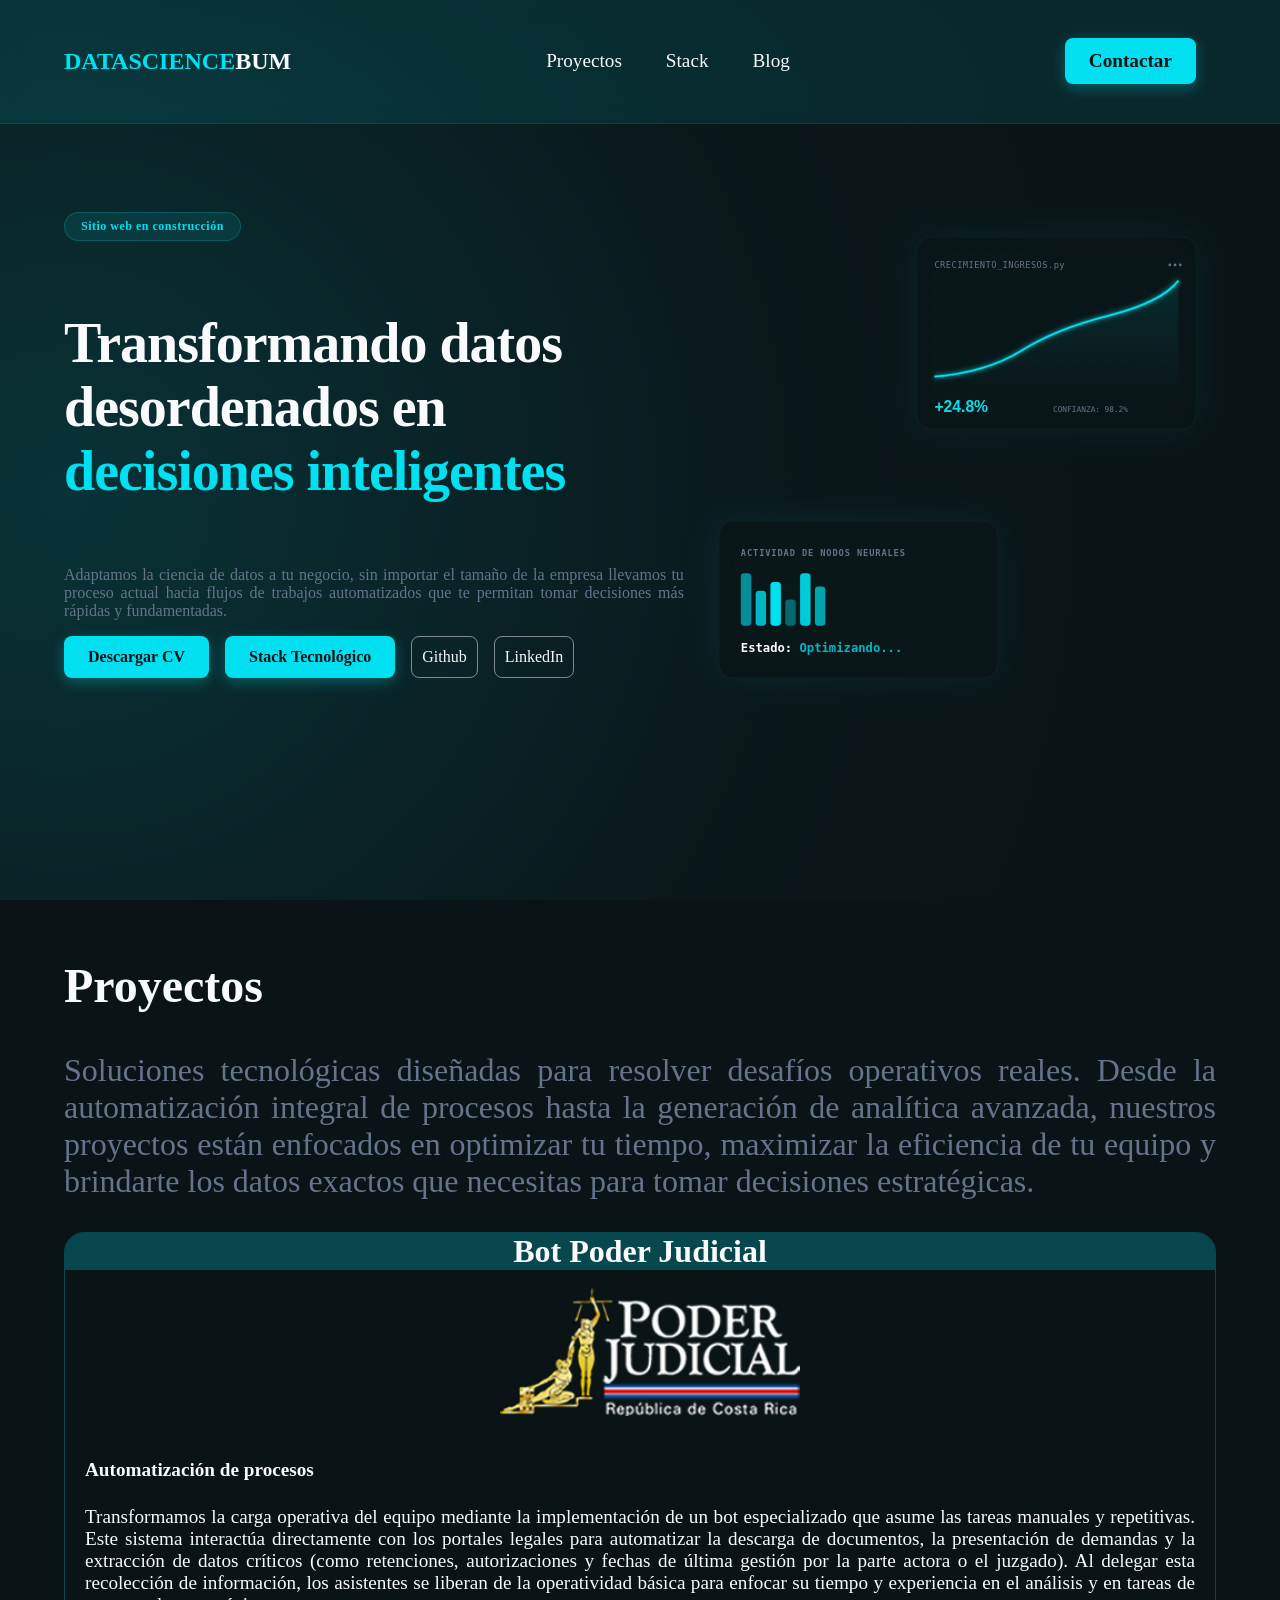
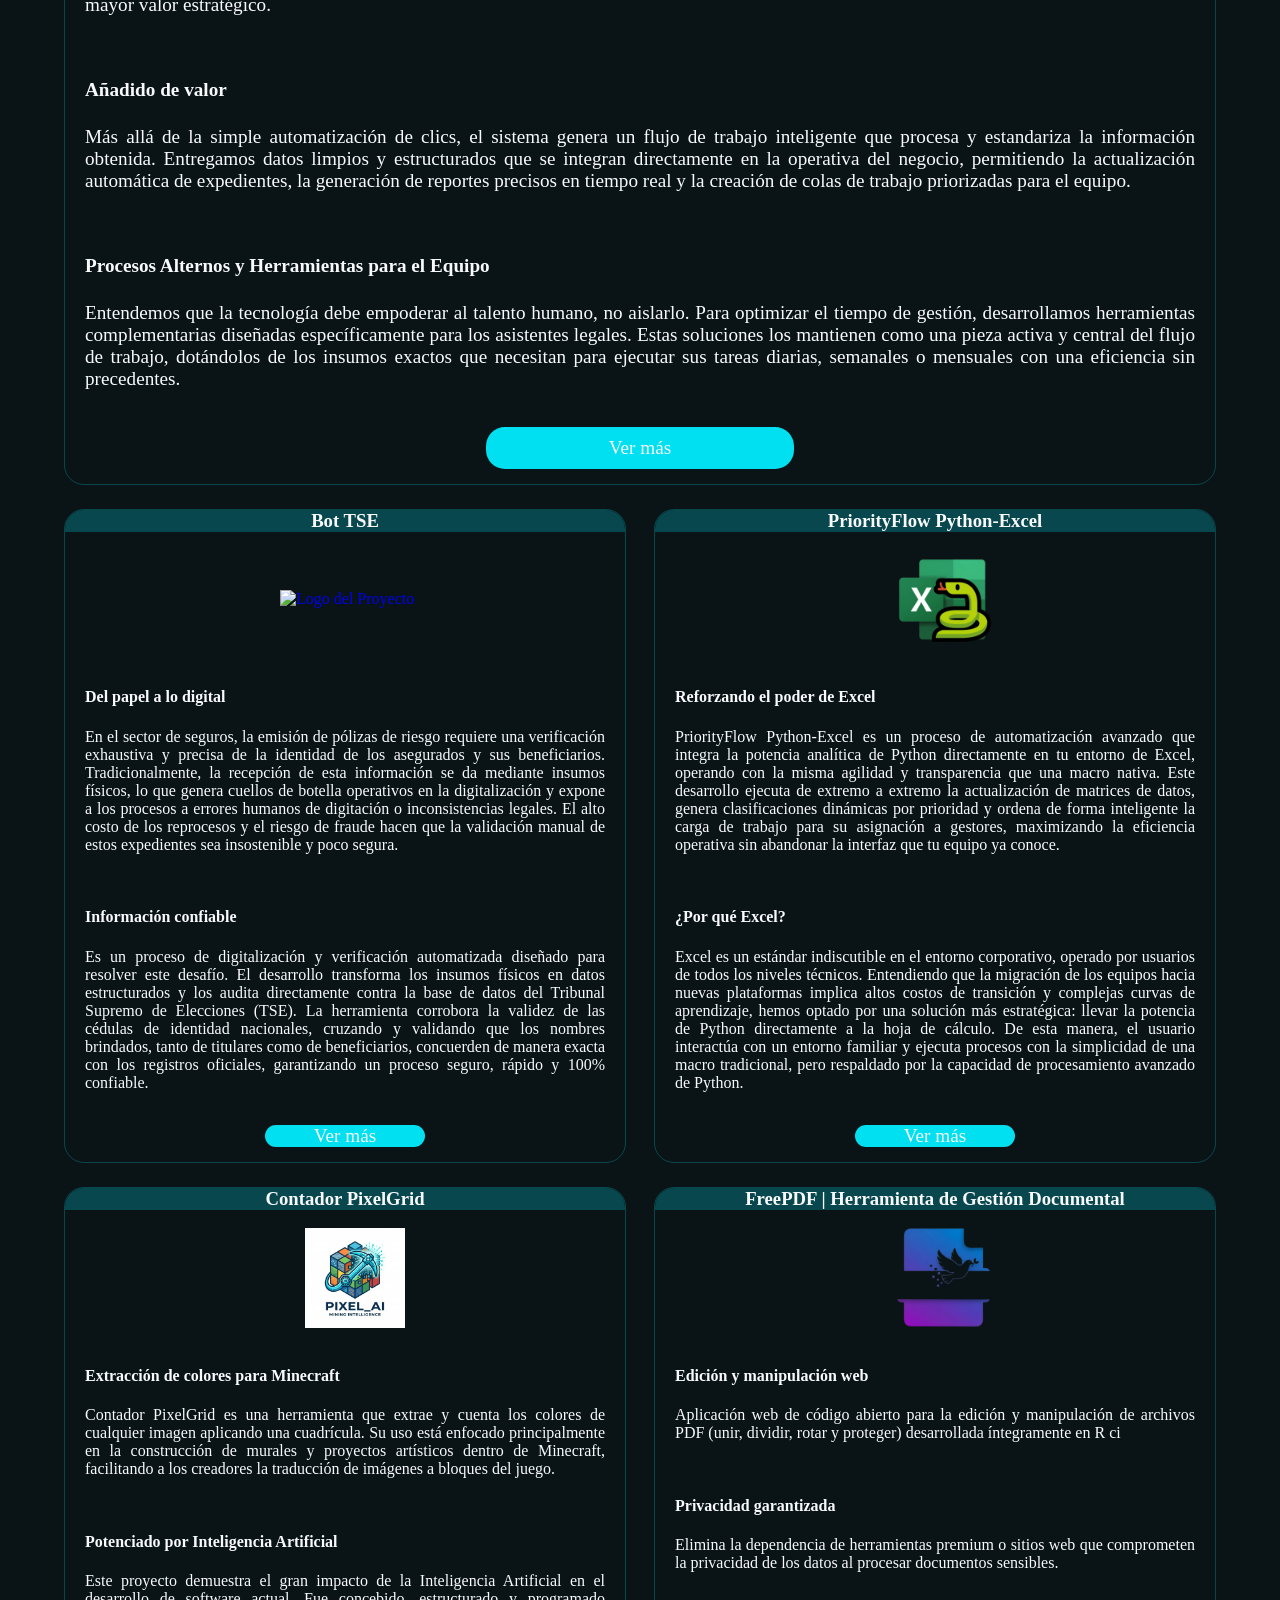
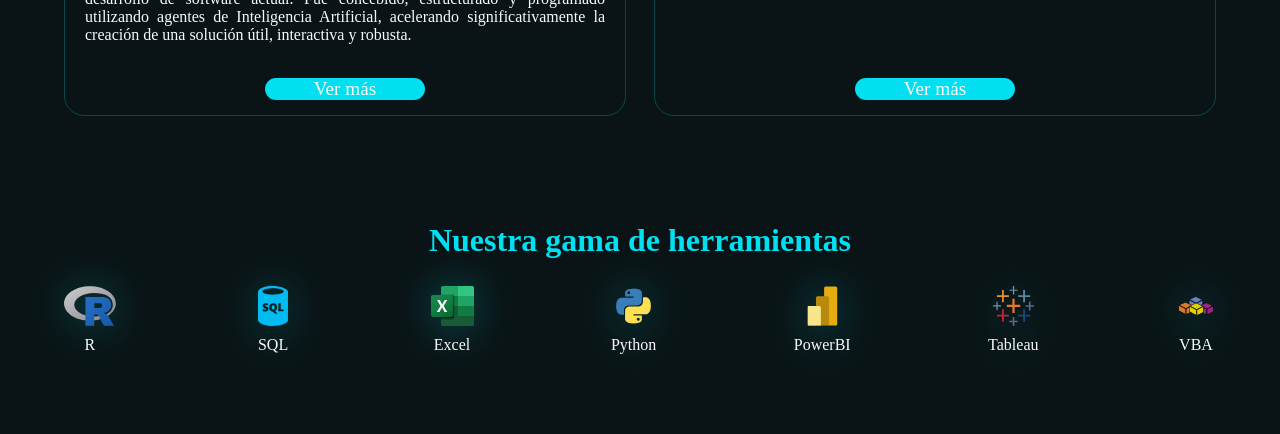
==== commit 97d04fcc: "Se añade un nuevo proyecto, ademas se corrige la dirección web del ver mas de algunos proyectos" ====
--- a/index.html
+++ b/index.html
@@ -169,9 +169,26 @@
                                 utilizando agentes de Inteligencia Artificial, acelerando significativamente la creación
                                 de una solución útil, interactiva y robusta.</p>
                         </div>
-                        <a href="http://contadorpixelgrid.datasciencebum.com/" target="_blank"
+                        <a href="https://github.com/DataScienceBUM/Contador-PixelGrid" target="_blank"
                             class="proyecto-ver-mas">Ver más
                         </a>
+                    </div>
+                    <div class="proyecto">
+                        <h3 class="nombre-proyecto">FreePDF | Herramienta de Gestión Documental</h3>
+                        <a href="https://datascience-bum.shinyapps.io/FreePDF/" target="_blank"
+                            class="logo-proyecto"><img src="./assets/librepdf.png" alt="Logo de FreePDF"></a>
+                        <div class="aspecto-proyecto">
+                            <h4 class="titulo-aspecto">Edición y manipulación web</h4>
+                            <p class="contenido-aspecto">Aplicación web de código abierto para la edición y manipulación
+                                de archivos PDF (unir, dividir, rotar y proteger) desarrollada íntegramente en R ci</p>
+                        </div>
+                        <div class="aspecto-proyecto">
+                            <h4 class="titulo-aspecto">Privacidad garantizada</h4>
+                            <p class="contenido-aspecto">Elimina la dependencia de herramientas premium o sitios web que
+                                comprometen la privacidad de los datos al procesar documentos sensibles.</p>
+                        </div>
+                        <a href="https://github.com/DataScienceBUM/FreePDF" target="_blank" class="proyecto-ver-mas">Ver
+                            más</a>
                     </div>
                 </div>
             </section>
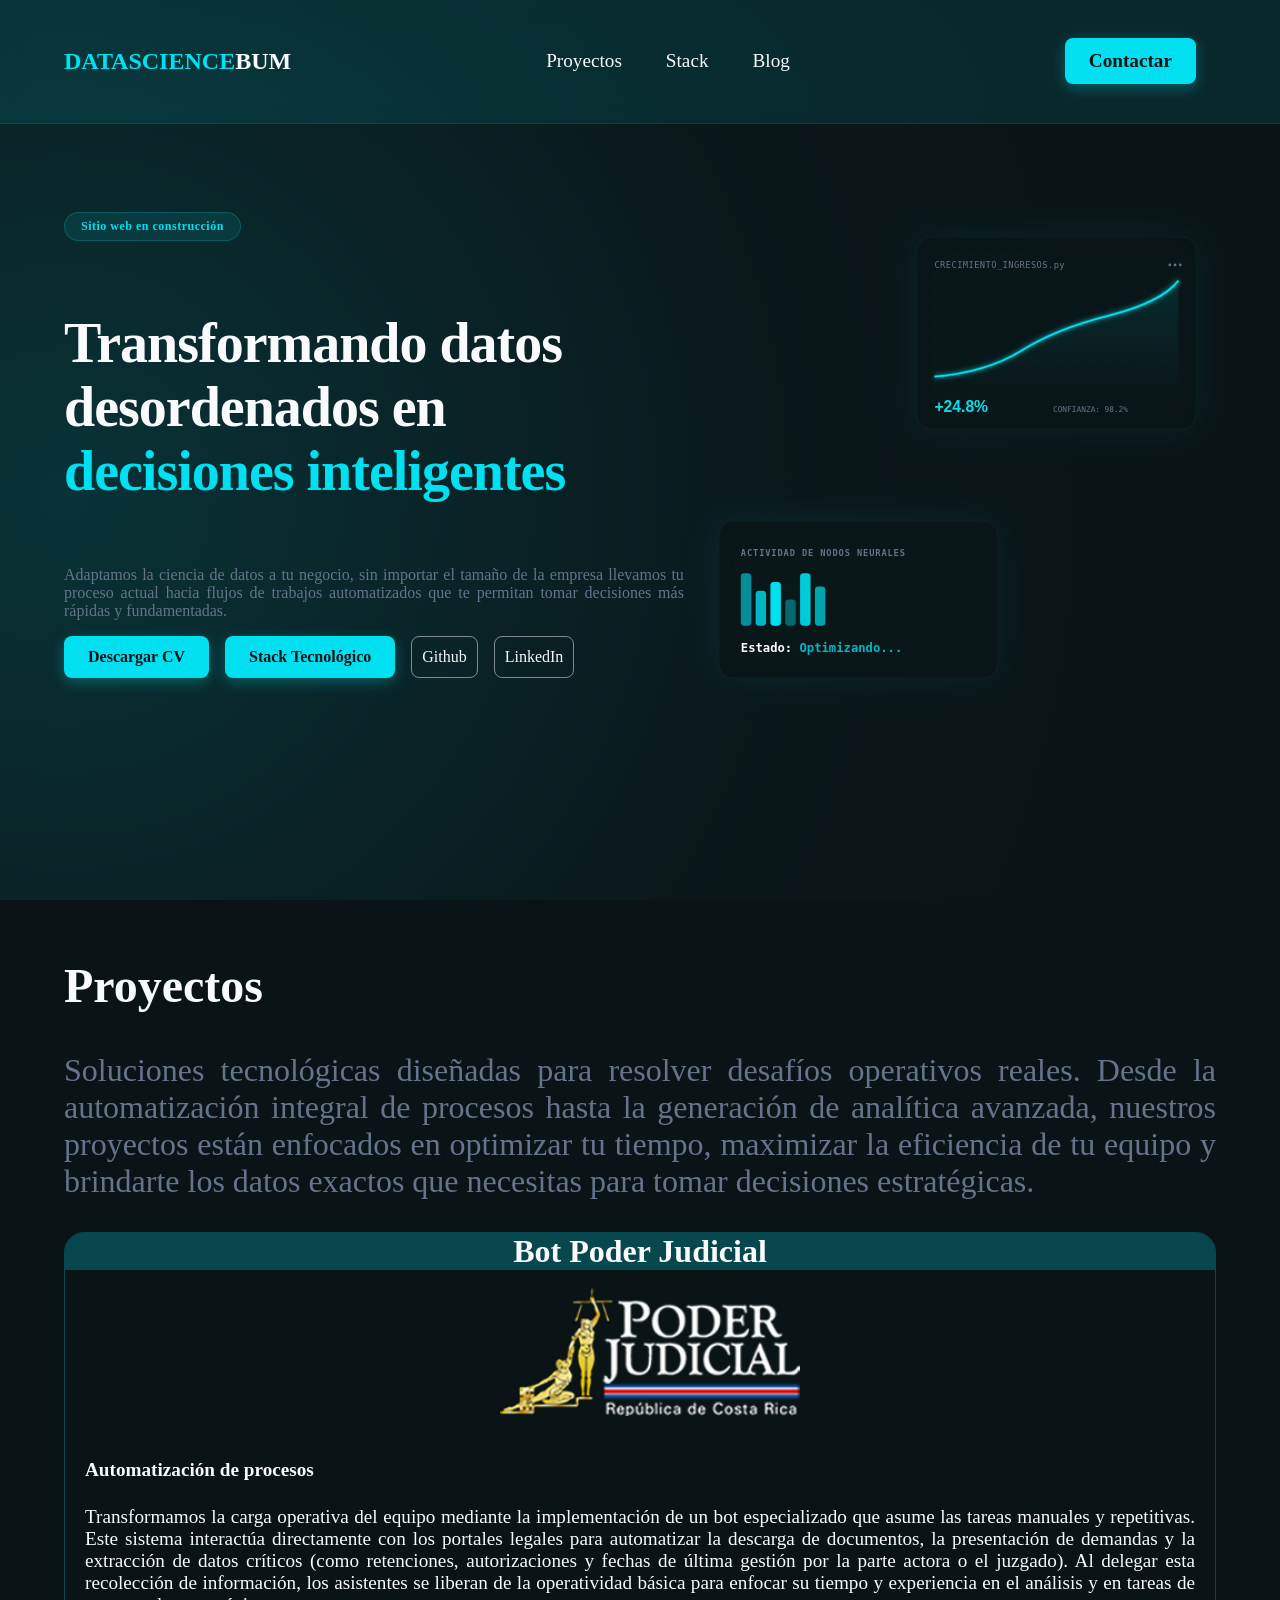
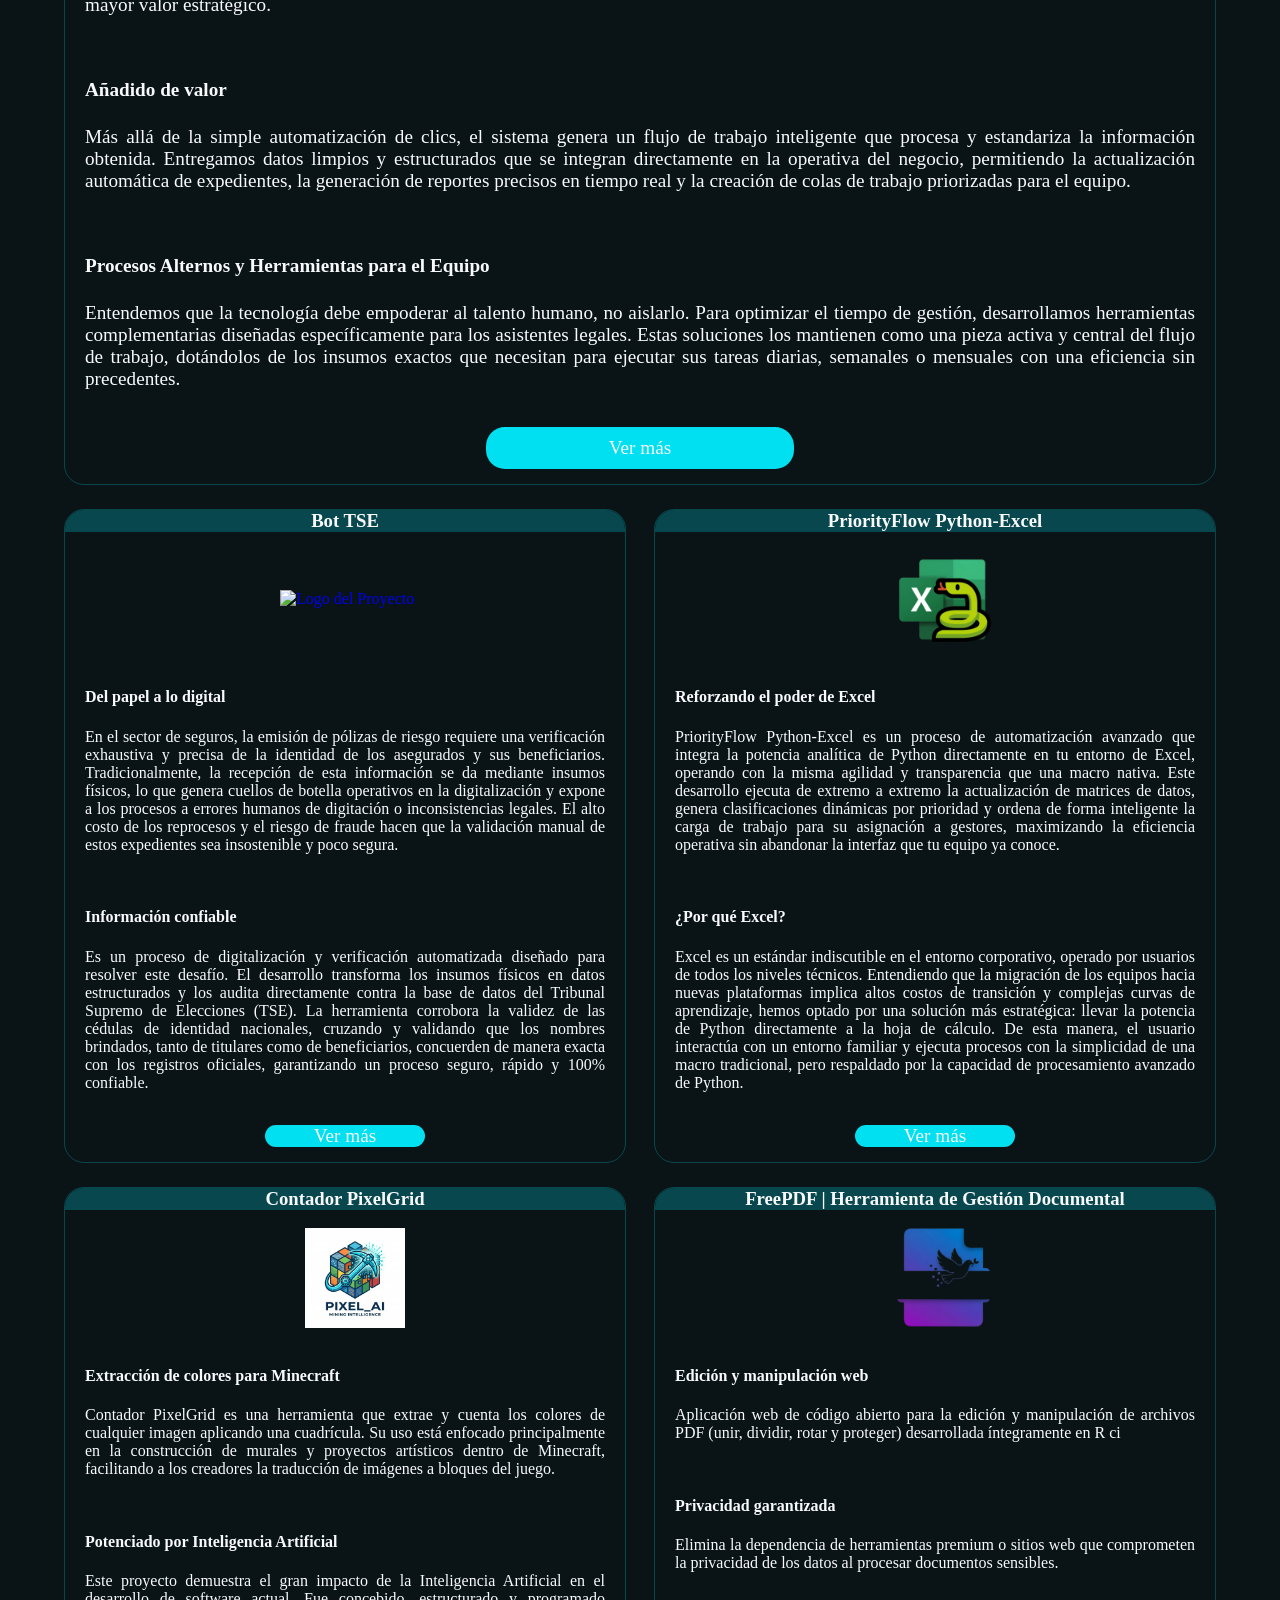
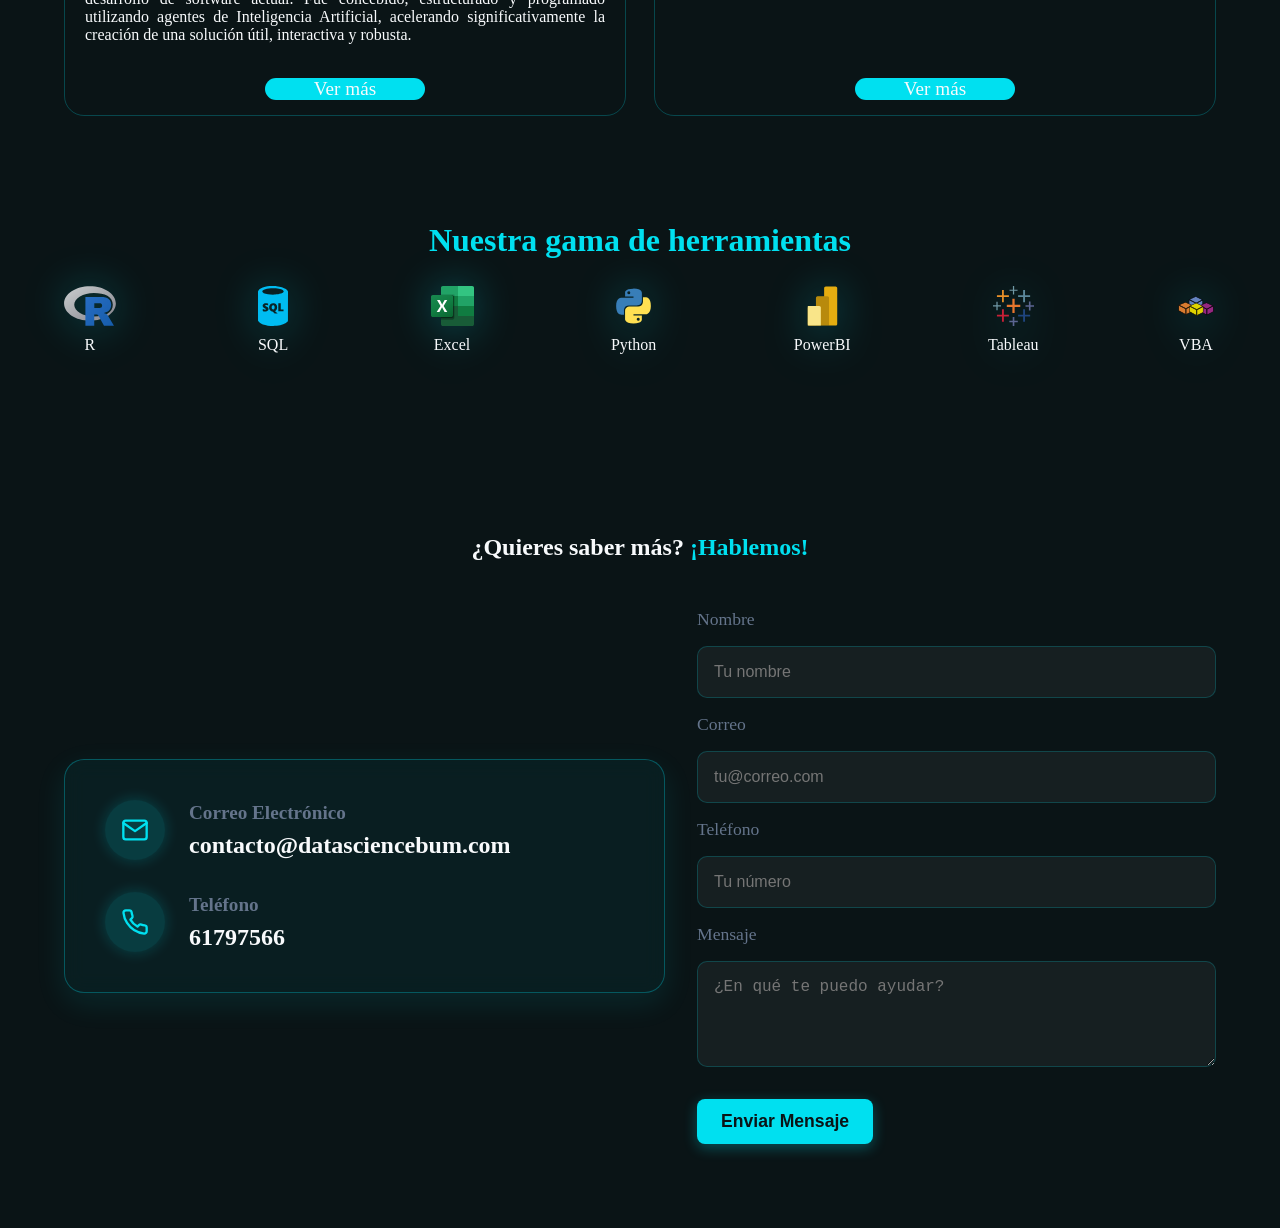
==== commit d4bc3e5d: "Se incluye un formulario de contacto y se añade el correo y telefono para ser contactado" ====
--- a/index.html
+++ b/index.html
@@ -202,7 +202,53 @@
                     <span class="herramientas"><img src="./assets/powerbi.svg" alt="PowerBI">PowerBI</span>
                     <span class="herramientas"><img src="./assets/tableau.svg" alt="Tableau">Tableau</span>
                     <span class="herramientas"><img src="./assets/vba.svg" alt="Visual Basic for Application">VBA</span>
-
+                </div>
+            </section>
+            <section id="contactar" class="contactar">
+                <h2 class="texto-principal">¿Quieres saber más? <span class="texto-acento">¡Hablemos!</span></h2>
+                
+                <div class="contacto-contenedor">
+                    <div class="tarjeta-contacto">
+                        <div class="item-contacto">
+                            <div class="icono-contacto">
+                                <svg xmlns="http://www.w3.org/2000/svg" width="28" height="28" viewBox="0 0 24 24" fill="none" stroke="currentColor" stroke-width="2" stroke-linecap="round" stroke-linejoin="round"><path d="M4 4h16c1.1 0 2 .9 2 2v12c0 1.1-.9 2-2 2H4c-1.1 0-2-.9-2-2V6c0-1.1.9-2 2-2z"></path><polyline points="22,6 12,13 2,6"></polyline></svg>
+                            </div>
+                            <div class="detalles-contacto">
+                                <h3>Correo Electrónico</h3>
+                                <p>contacto@datasciencebum.com</p>
+                            </div>
+                        </div>
+                        <div class="item-contacto">
+                            <div class="icono-contacto">
+                                <svg xmlns="http://www.w3.org/2000/svg" width="28" height="28" viewBox="0 0 24 24" fill="none" stroke="currentColor" stroke-width="2" stroke-linecap="round" stroke-linejoin="round"><path d="M22 16.92v3a2 2 0 0 1-2.18 2 19.79 19.79 0 0 1-8.63-3.07 19.5 19.5 0 0 1-6-6 19.79 19.79 0 0 1-3.07-8.67A2 2 0 0 1 4.11 2h3a2 2 0 0 1 2 1.72 12.84 12.84 0 0 0 .7 2.81 2 2 0 0 1-.45 2.11L8.09 9.91a16 16 0 0 0 6 6l1.27-1.27a2 2 0 0 1 2.11-.45 12.84 12.84 0 0 0 2.81.7A2 2 0 0 1 22 16.92z"></path></svg>
+                            </div>
+                            <div class="detalles-contacto">
+                                <h3>Teléfono</h3>
+                                <p>61797566</p>
+                            </div>
+                        </div>
+                    </div>
+
+                    <!-- IMPORTANTE: Usa Web3Forms. Reemplaza TU_ACCESS_KEY por la clave que recibas en tu correo -->
+                    <form class="formulario-contacto" action="https://api.web3forms.com/submit" method="POST">
+                        <!-- Clave de acceso (Access Key) -->
+                        <input type="hidden" name="access_key" value="c7ef1fc7-6cf0-4f5f-9ef7-fff1a53418a6">
+                        <!-- Opcional: Esto evita que validen con captcha molestos en exceso -->
+                        <input type="checkbox" name="botcheck" class="hidden" style="display: none;">
+                        <label for="nombre">Nombre</label>
+                        <input type="text" id="nombre" name="nombre" placeholder="Tu nombre" required>
+                        
+                        <label for="correo">Correo</label>
+                        <input type="email" id="correo" name="correo" placeholder="tu@correo.com" required>
+                        
+                        <label for="telefono">Teléfono</label>
+                        <input type="tel" id="telefono" name="telefono" placeholder="Tu número">
+
+                        <label for="mensaje">Mensaje</label>
+                        <textarea id="mensaje" name="mensaje" placeholder="¿En qué te puedo ayudar?" rows="4" style="width: 100%; padding: 1rem; border-radius: 10px; border: 1px solid rgba(0, 224, 240, 0.2); background: rgba(255, 255, 255, 0.05); color: #f8fafc; font-size: 1rem; outline: none; box-sizing: border-box; resize: vertical;" required></textarea>
+
+                        <button type="submit" class="boton-principal btn-enviar">Enviar Mensaje</button>
+                    </form>
                 </div>
             </section>
     </main>
--- a/styles.css
+++ b/styles.css
@@ -371,6 +371,117 @@
 }
 
 
+/* --- Estilos Contacto --- */
+.contactar {
+    padding: 5rem 0;
+    text-align: center;
+}
+
+.contacto-contenedor {
+    display: flex;
+    flex-wrap: wrap;
+    justify-content: space-between;
+    gap: 2rem;
+    margin-top: 3rem;
+    align-items: center;
+}
+
+.tarjeta-contacto {
+    background: rgba(var(--acento-rgb), 0.05);
+    border: 1px solid rgba(var(--acento-rgb), 0.3);
+    border-radius: 20px;
+    padding: 2.5rem;
+    flex: 1;
+    min-width: 300px;
+    box-shadow: 0 10px 30px rgba(0, 224, 240, 0.1);
+    backdrop-filter: blur(10px);
+    transition: transform 0.3s ease, box-shadow 0.3s ease;
+    text-align: left;
+}
+
+.tarjeta-contacto:hover {
+    transform: translateY(-5px);
+    box-shadow: 0 15px 40px rgba(0, 224, 240, 0.2);
+}
+
+.item-contacto {
+    display: flex;
+    align-items: center;
+    gap: 1.5rem;
+    margin-bottom: 2rem;
+}
+
+.item-contacto:last-child {
+    margin-bottom: 0;
+}
+
+.icono-contacto {
+    background: rgba(var(--acento-rgb), 0.15);
+    color: var(--texto-acento);
+    width: 60px;
+    height: 60px;
+    display: flex;
+    justify-content: center;
+    align-items: center;
+    border-radius: 50%;
+    font-size: 1.8rem;
+    box-shadow: 0 0 15px rgba(0, 224, 240, 0.2);
+}
+
+.detalles-contacto h3 {
+    margin: 0 0 0.5rem 0;
+    font-size: 1.2rem;
+    color: var(--texto-secundario);
+}
+
+.detalles-contacto p {
+    margin: 0;
+    font-size: 1.5rem;
+    color: var(--texto-principal);
+    font-weight: bold;
+}
+
+.formulario-contacto {
+    flex: 1;
+    min-width: 300px;
+    display: flex;
+    flex-direction: column;
+    gap: 1rem;
+    text-align: left;
+}
+
+.formulario-contacto label {
+    font-size: 1.1rem;
+    color: var(--texto-secundario);
+    font-weight: 500;
+}
+
+.formulario-contacto input {
+    width: 100%;
+    padding: 1rem;
+    border-radius: 10px;
+    border: 1px solid rgba(var(--acento-rgb), 0.2);
+    background: rgba(255, 255, 255, 0.05);
+    color: var(--texto-principal);
+    font-size: 1rem;
+    outline: none;
+    transition: border-color 0.3s ease, background 0.3s ease, box-shadow 0.3s ease;
+    box-sizing: border-box;
+}
+
+.formulario-contacto input:focus {
+    border-color: var(--texto-acento);
+    background: rgba(255, 255, 255, 0.1);
+    box-shadow: 0 0 10px rgba(0, 224, 240, 0.1);
+}
+
+.btn-enviar {
+    margin-top: 1rem;
+    align-self: flex-start;
+    cursor: pointer;
+    font-size: 1.1rem;
+}
+
 @keyframes flotando {
     0% {
         transform: translateY(0px);
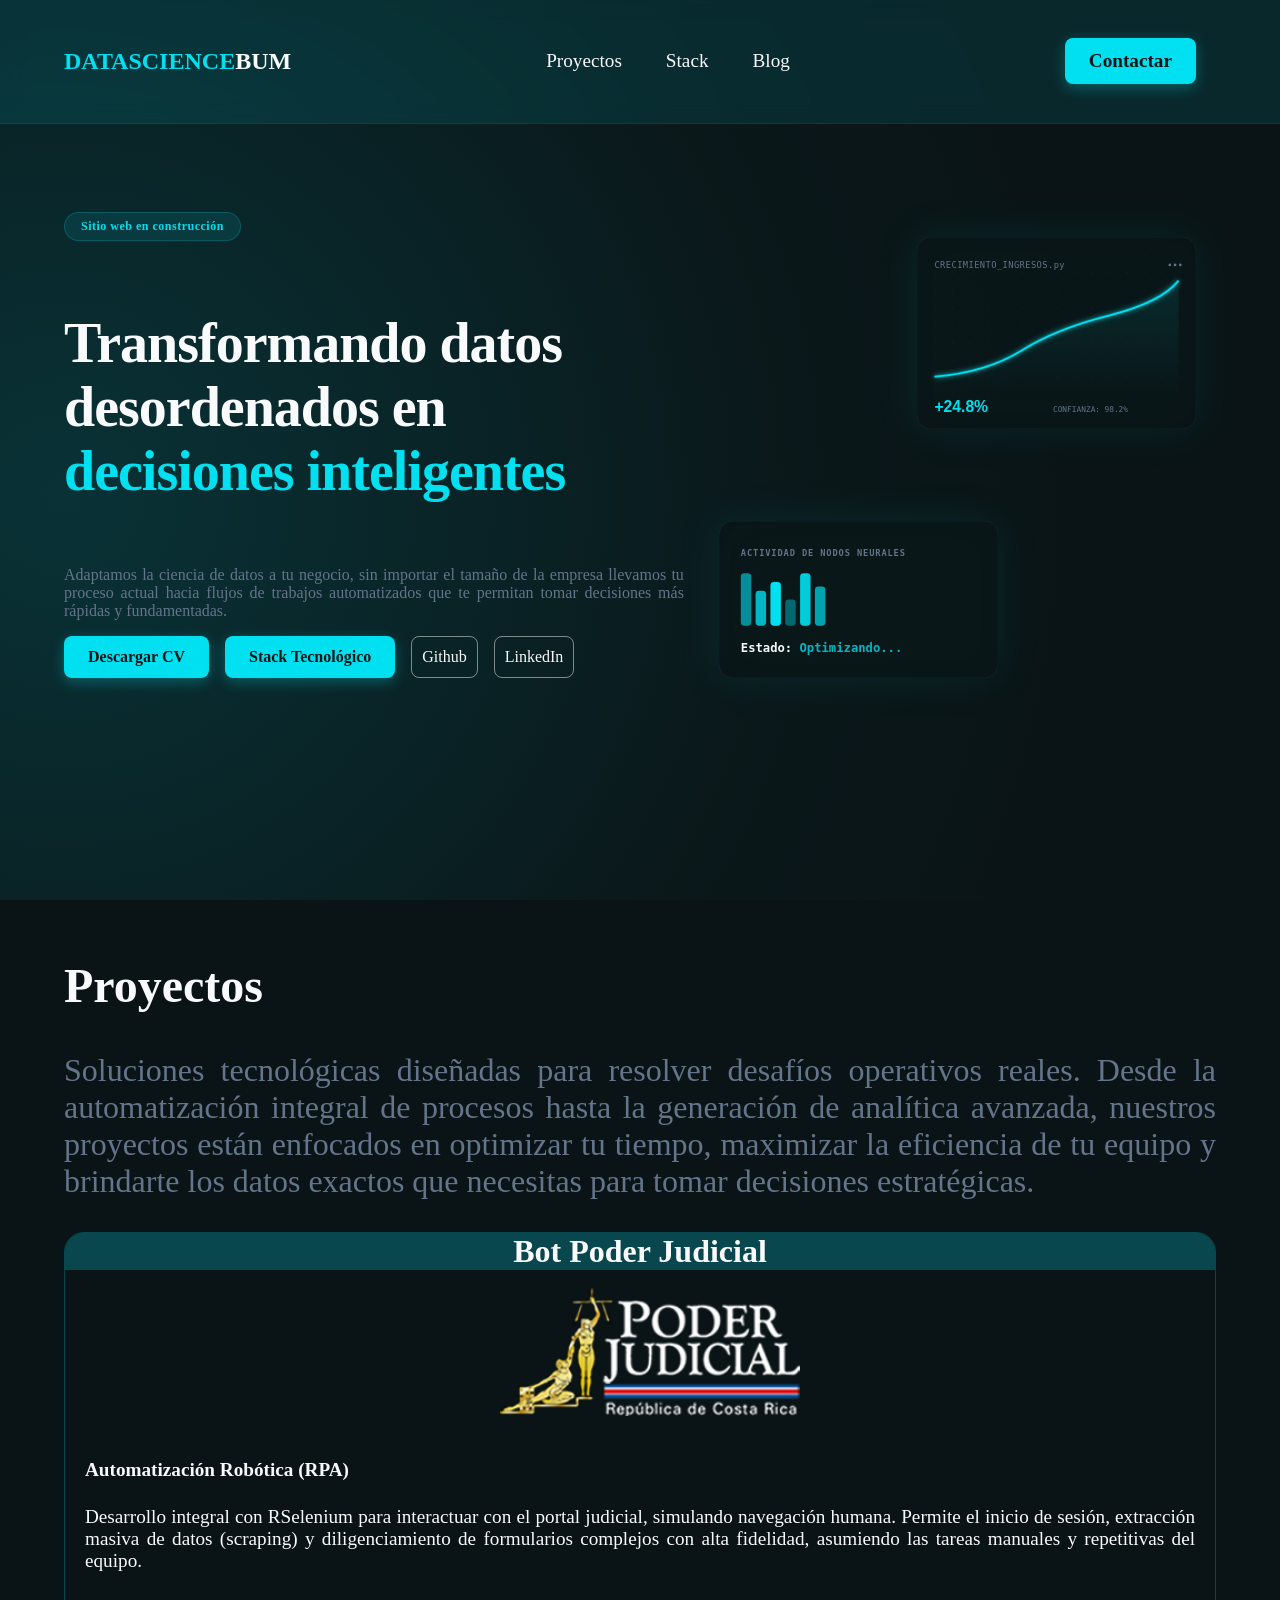
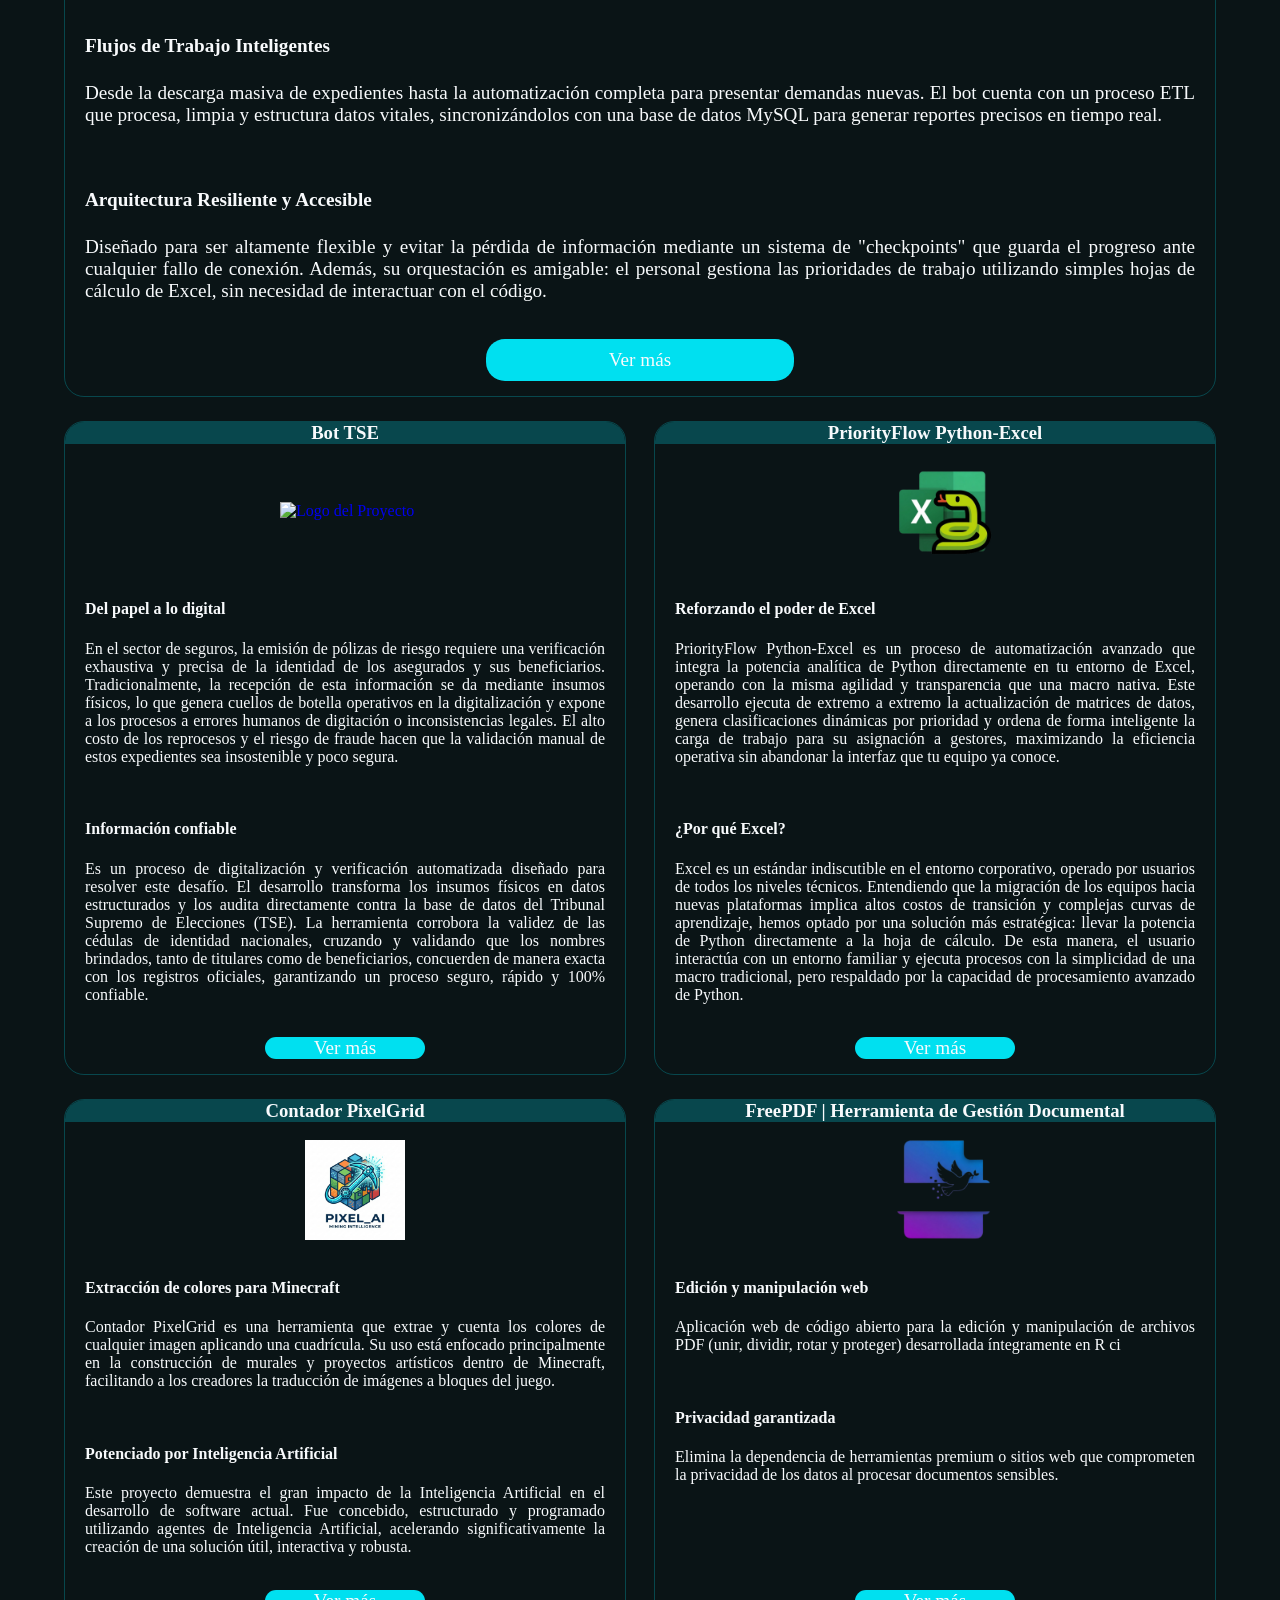
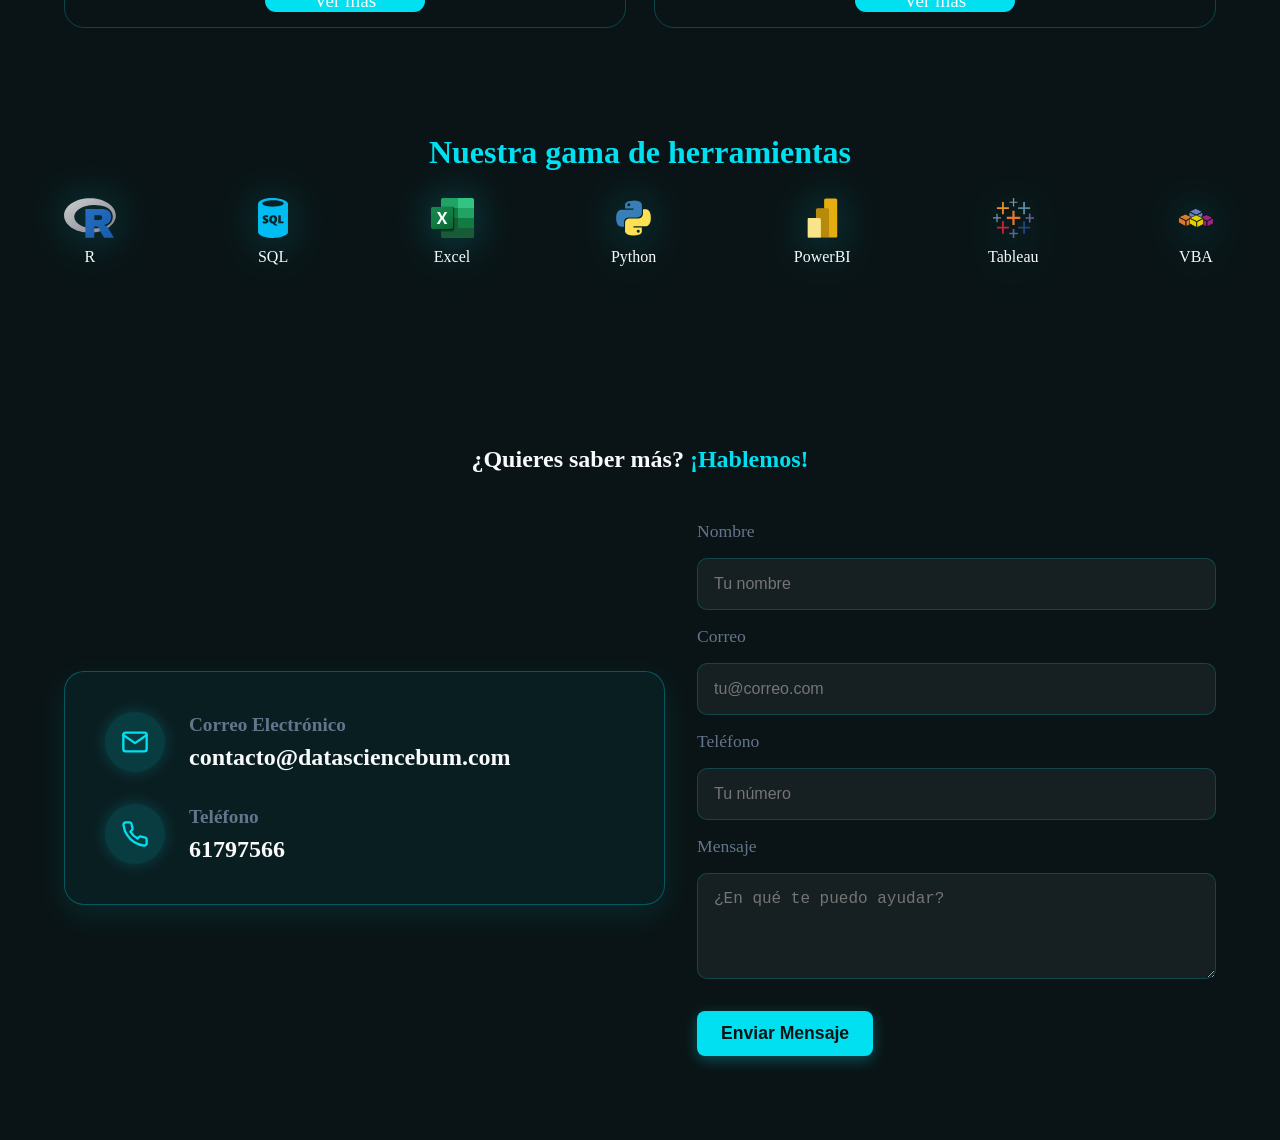
==== commit 81c0a983: "Se añade la información correspondiente al proyecto Bot Judicial" ====
--- a/index.html
+++ b/index.html
@@ -65,35 +65,18 @@
                             target="_blank" class="logo-proyecto"><img src="./assets/logo-poder-judicial.png"
                                 alt="Logo del Poder Judicial"></a>
                         <div class="aspecto-proyecto">
-                            <h4 class="titulo-aspecto">Automatización de procesos</h4>
-                            <p class="contenido-aspecto">Transformamos la carga operativa del equipo mediante la
-                                implementación de un bot especializado que asume las tareas manuales y repetitivas. Este
-                                sistema interactúa directamente con los portales legales para automatizar la descarga de
-                                documentos, la presentación de demandas y la extracción de datos críticos (como
-                                retenciones, autorizaciones y fechas de última gestión por la parte actora o el
-                                juzgado). Al delegar esta recolección de información, los asistentes se liberan de la
-                                operatividad básica para enfocar su tiempo y experiencia en el análisis y en tareas de
-                                mayor valor estratégico.</p>
-                        </div>
-                        <div class="aspecto-proyecto">
-                            <h4 class="titulo-aspecto">Añadido de valor</h4>
-                            <p class="contenido-aspecto">Más allá de la simple automatización de clics, el sistema
-                                genera un flujo de trabajo inteligente que procesa y estandariza la información
-                                obtenida. Entregamos datos limpios y estructurados que se integran directamente en la
-                                operativa del negocio, permitiendo la actualización automática de expedientes, la
-                                generación de reportes precisos en tiempo real y la creación de colas de trabajo
-                                priorizadas para el equipo.</p>
-                        </div>
-                        <div class="aspecto-proyecto">
-                            <h4 class="titulo-aspecto">Procesos Alternos y Herramientas para el Equipo</h4>
-                            <p class="contenido-aspecto">Entendemos que la tecnología debe empoderar al talento humano,
-                                no aislarlo. Para optimizar el tiempo de gestión, desarrollamos herramientas
-                                complementarias diseñadas específicamente para los asistentes legales. Estas soluciones
-                                los mantienen como una pieza activa y central del flujo de trabajo, dotándolos de los
-                                insumos exactos que necesitan para ejecutar sus tareas diarias, semanales o mensuales
-                                con una eficiencia sin precedentes.</p>
-                        </div>
-                        <a href="" class="proyecto-ver-mas">Ver más</a>
+                            <h4 class="titulo-aspecto">Automatización Robótica (RPA)</h4>
+                            <p class="contenido-aspecto">Desarrollo integral con RSelenium para interactuar con el portal judicial, simulando navegación humana. Permite el inicio de sesión, extracción masiva de datos (scraping) y diligenciamiento de formularios complejos con alta fidelidad, asumiendo las tareas manuales y repetitivas del equipo.</p>
+                        </div>
+                        <div class="aspecto-proyecto">
+                            <h4 class="titulo-aspecto">Flujos de Trabajo Inteligentes</h4>
+                            <p class="contenido-aspecto">Desde la descarga masiva de expedientes hasta la automatización completa para presentar demandas nuevas. El bot cuenta con un proceso ETL que procesa, limpia y estructura datos vitales, sincronizándolos con una base de datos MySQL para generar reportes precisos en tiempo real.</p>
+                        </div>
+                        <div class="aspecto-proyecto">
+                            <h4 class="titulo-aspecto">Arquitectura Resiliente y Accesible</h4>
+                            <p class="contenido-aspecto">Diseñado para ser altamente flexible y evitar la pérdida de información mediante un sistema de "checkpoints" que guarda el progreso ante cualquier fallo de conexión. Además, su orquestación es amigable: el personal gestiona las prioridades de trabajo utilizando simples hojas de cálculo de Excel, sin necesidad de interactuar con el código.</p>
+                        </div>
+                        <a href="bot-judicial.html" class="proyecto-ver-mas">Ver más</a>
                     </div>
                     <div class="proyecto">
                         <h3 class="nombre-proyecto">Bot TSE</h3>
--- a/styles.css
+++ b/styles.css
@@ -508,4 +508,185 @@
     100% {
         opacity: 1;
     }
-}+}
+
+/* --- Estilos Página Detalle Bot Judicial --- */
+
+.detalle-hero {
+    display: flex;
+    flex-wrap: wrap;
+    align-items: center;
+    justify-content: space-between;
+    padding: 6rem 0 4rem 0;
+    gap: 2rem;
+}
+
+.detalle-hero-texto {
+    flex: 1;
+    min-width: 300px;
+}
+
+.texto-destacado {
+    font-size: 1.25rem;
+    line-height: 1.8;
+    text-align: justify;
+}
+
+.detalle-hero-imagen {
+    flex: 1;
+    display: flex;
+    justify-content: center;
+    align-items: center;
+    min-width: 300px;
+}
+
+.logo-detalle {
+    max-width: 100%;
+    height: auto;
+    max-height: 250px;
+    filter: drop-shadow(0 0 20px rgba(0, 224, 240, 0.2));
+    animation: flotando 6s ease-in-out infinite;
+}
+
+.seccion-diagrama, .seccion-capacidades, .seccion-arquitectura {
+    padding: 4rem 0;
+}
+
+.diagrama-contenedor {
+    background: rgba(10, 20, 22, 0.5);
+    border: 1px solid rgba(0, 224, 240, 0.2);
+    border-radius: 20px;
+    padding: 2rem;
+    margin-top: 2rem;
+    overflow-x: auto;
+    text-align: center;
+    box-shadow: 0 10px 30px rgba(0, 0, 0, 0.5);
+}
+
+.grid-capacidades {
+    display: grid;
+    grid-template-columns: repeat(auto-fit, minmax(250px, 1fr));
+    gap: 2rem;
+    margin-top: 2rem;
+}
+
+.tarjeta-capacidad {
+    background: rgba(0, 224, 240, 0.03);
+    border: 1px solid rgba(0, 224, 240, 0.15);
+    border-radius: 16px;
+    padding: 2rem;
+    transition: all 0.3s ease;
+    display: flex;
+    flex-direction: column;
+    gap: 1rem;
+}
+
+.tarjeta-capacidad:hover {
+    transform: translateY(-5px);
+    background: rgba(0, 224, 240, 0.08);
+    border-color: rgba(0, 224, 240, 0.4);
+    box-shadow: 0 10px 20px rgba(0, 224, 240, 0.1);
+}
+
+.icono-capacidad {
+    color: var(--texto-acento);
+    background: rgba(0, 224, 240, 0.1);
+    width: 60px;
+    height: 60px;
+    border-radius: 12px;
+    display: flex;
+    justify-content: center;
+    align-items: center;
+    margin-bottom: 0.5rem;
+}
+
+.tarjeta-capacidad h3 {
+    margin: 0;
+    font-size: 1.3rem;
+    color: var(--texto-principal);
+}
+
+.tarjeta-capacidad p {
+    margin: 0;
+    color: var(--texto-secundario);
+    line-height: 1.6;
+    text-align: justify;
+}
+
+.arquitectura-grid {
+    display: grid;
+    grid-template-columns: 2fr 1fr;
+    gap: 3rem;
+    margin-top: 2rem;
+}
+
+@media (max-width: 900px) {
+    .arquitectura-grid {
+        grid-template-columns: 1fr;
+    }
+}
+
+.lista-arquitectura {
+    display: flex;
+    flex-direction: column;
+    gap: 1.5rem;
+}
+
+.item-arquitectura {
+    display: flex;
+    gap: 1.5rem;
+    background: rgba(255, 255, 255, 0.02);
+    padding: 1.5rem;
+    border-radius: 12px;
+    border-left: 4px solid var(--texto-acento);
+    transition: background 0.3s;
+}
+
+.item-arquitectura:hover {
+    background: rgba(255, 255, 255, 0.05);
+}
+
+.item-icono {
+    font-size: 2rem;
+    flex-shrink: 0;
+}
+
+.item-arquitectura h4 {
+    margin: 0 0 0.5rem 0;
+    color: var(--texto-principal);
+    font-size: 1.1rem;
+}
+
+.item-arquitectura p {
+    margin: 0;
+    color: var(--texto-secundario);
+    line-height: 1.5;
+}
+
+.tarjeta-conclusion {
+    background: linear-gradient(145deg, rgba(0, 224, 240, 0.1) 0%, rgba(10, 20, 22, 0.8) 100%);
+    border: 1px solid rgba(0, 224, 240, 0.3);
+    border-radius: 20px;
+    padding: 2.5rem;
+    height: 100%;
+    box-sizing: border-box;
+    display: flex;
+    flex-direction: column;
+    justify-content: center;
+}
+
+.tarjeta-conclusion h3 {
+    color: var(--texto-acento);
+    font-size: 1.8rem;
+    margin-top: 0;
+}
+
+.tarjeta-conclusion p {
+    color: var(--texto-principal);
+    line-height: 1.7;
+    font-size: 1.1rem;
+    text-align: justify;
+}
+
+.mb-4 { margin-bottom: 1.5rem; }
+.mt-4 { margin-top: 1.5rem; }
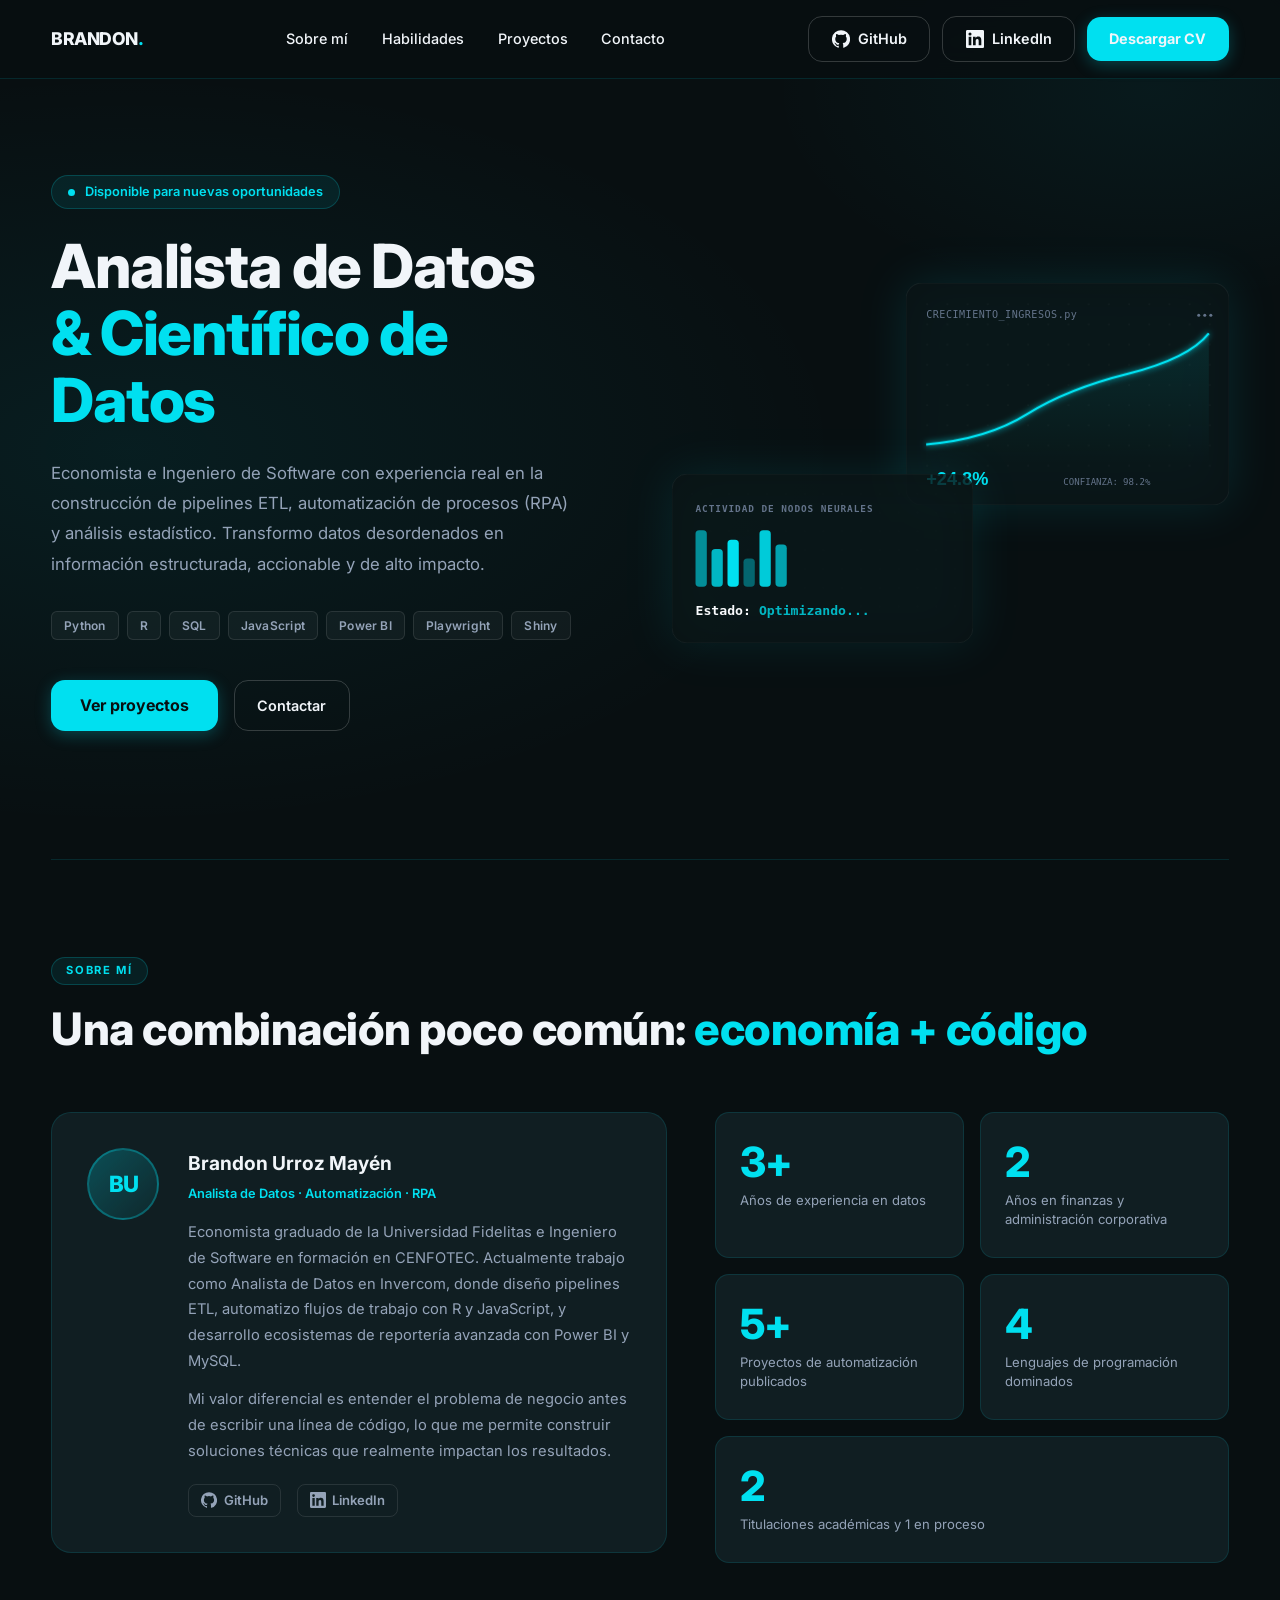
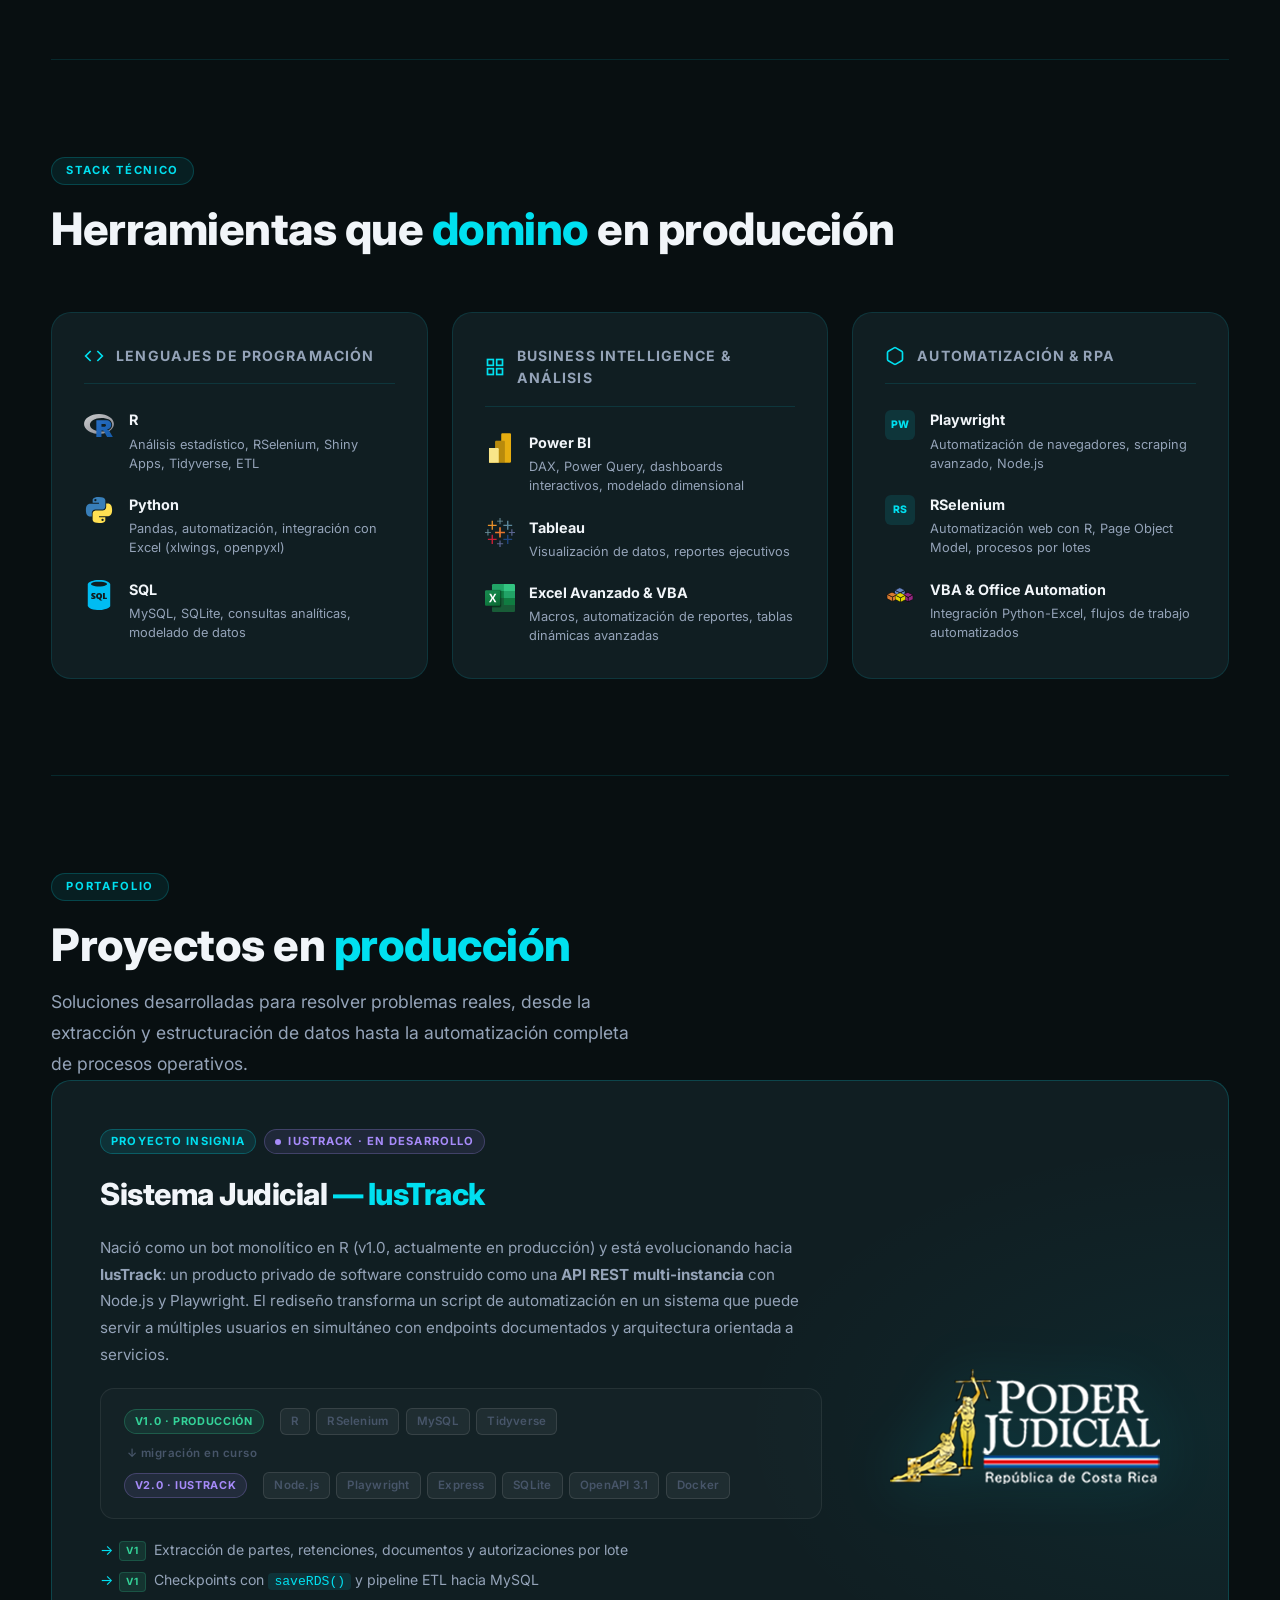
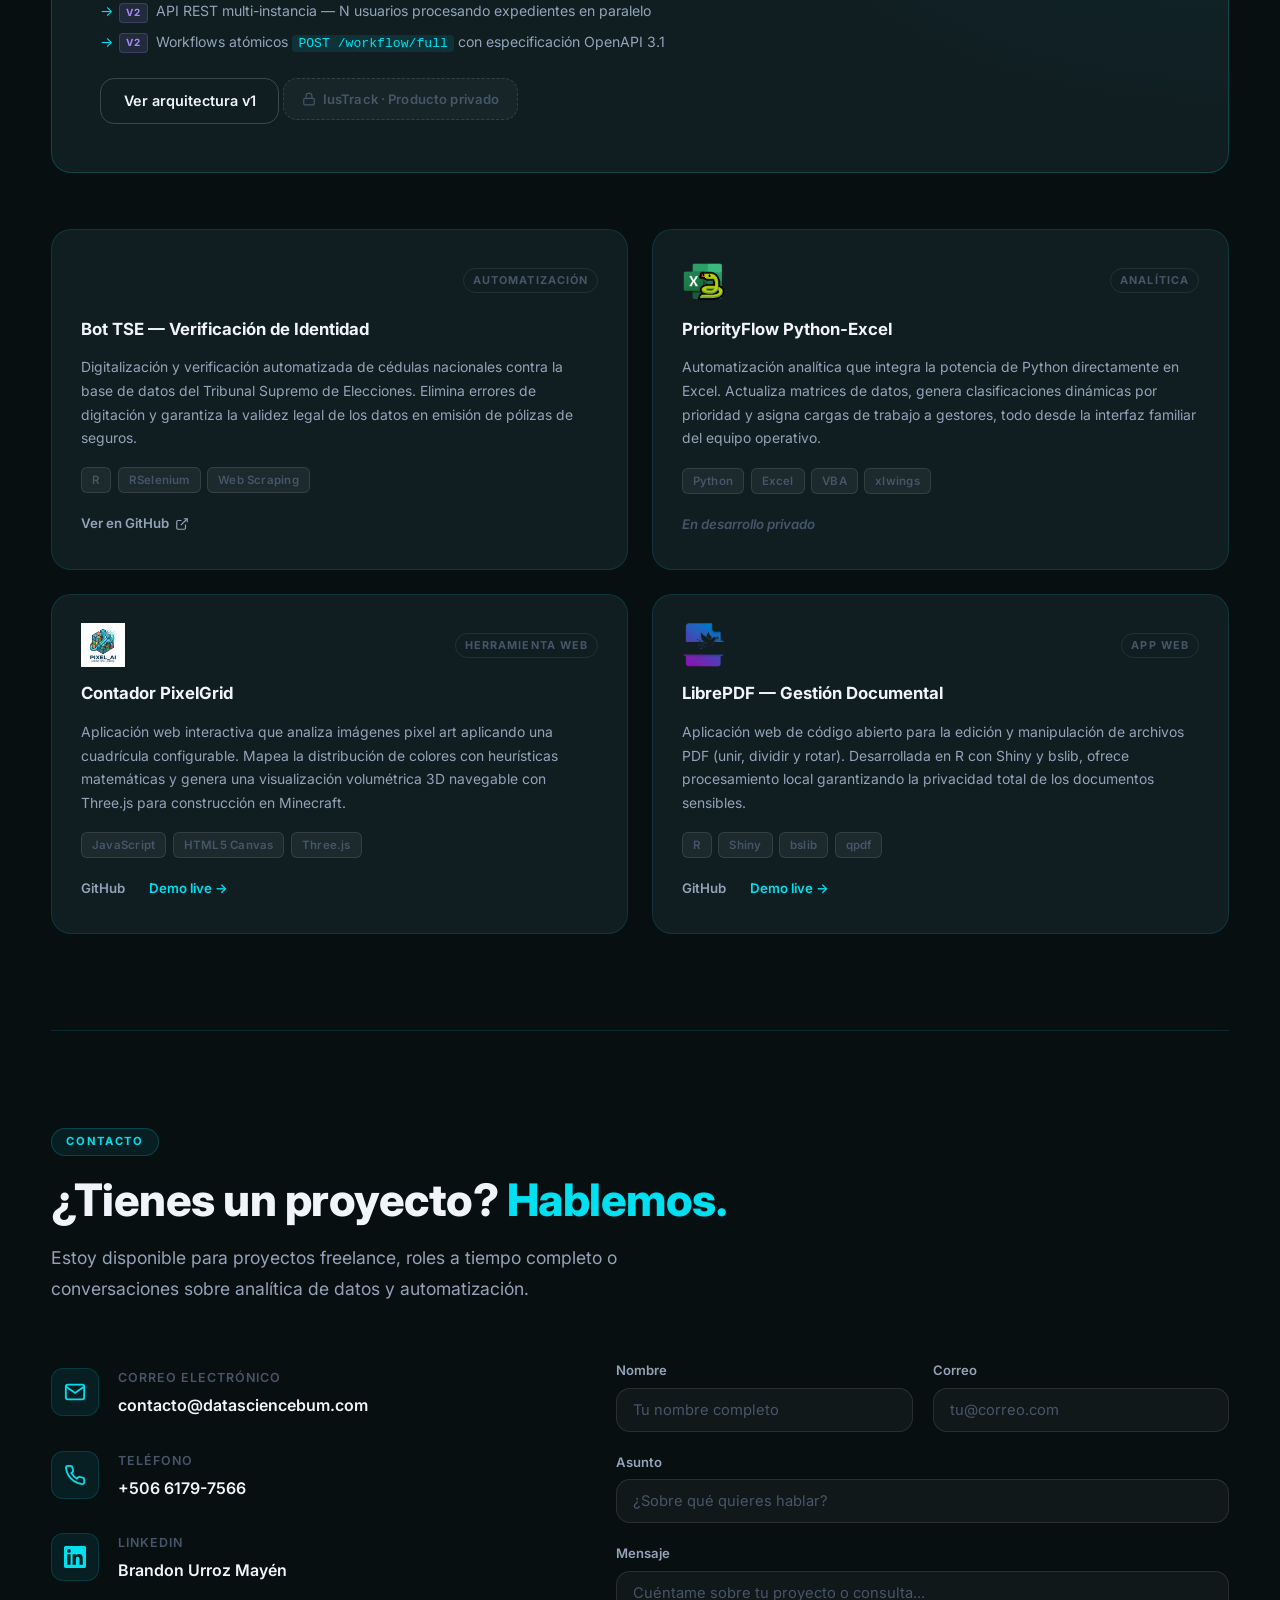
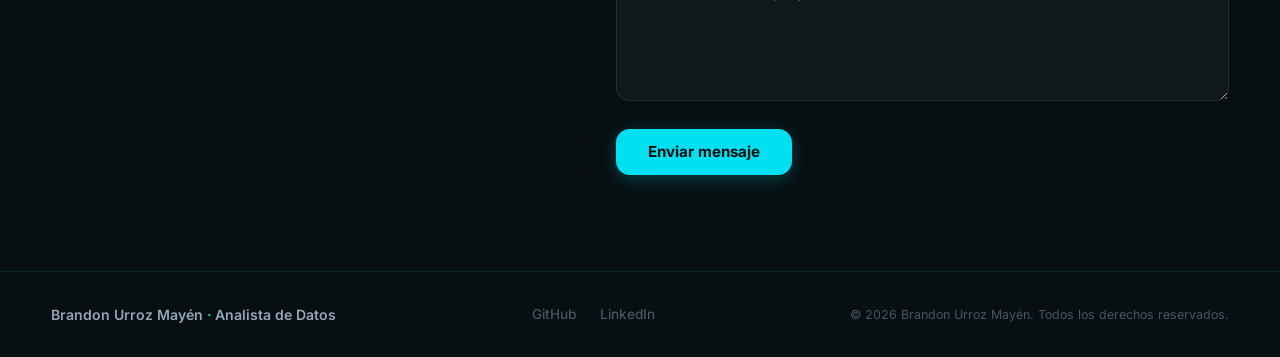
==== commit f5deef35: "feat(portfolio): rediseño completo del portafolio personal Brandon Urroz - Reestructuración de index" ====
--- a/index.html
+++ b/index.html
@@ -1,242 +1,563 @@
-<!DOCTYPE html>
-<html lang="es">
-
-<head>
-    <meta charset="UTF-8">
-    <meta name="viewport" content="width=device-width, initial-scale=1.0">
-    <title>DataScienceBUM - Ciencia de Datos</title>
-    <link rel="stylesheet" href="./styles.css">
-</head>
-
-<body>
-    <header class="header-principal">
-        <nav class="contenedor-principal">
-            <div>
-                <a href="#" class="inicio">
-                    <h2 class="texto-acento">DATASCIENCE<span class="texto-principal">BUM</span></h2>
-                </a>
-            </div>
-            <div>
-                <a href="#proyectos" class="enlace-navegacion">Proyectos</a>
-                <a href="#stack" class="enlace-navegacion">Stack</a>
-                <a href="" class="enlace-navegacion">Blog</a>
-            </div>
-            <a href="#contactar" class="boton-principal">Contactar</a>
-        </nav>
-    </header>
-    <main>
-        <div class="contenedor-principal">
-            <section id="hero" class="hero">
-                <div class="hero-introduccion">
-                    <span class="badge-estado">Sitio web en construcción</span>
-                    <h1>Transformando datos desordenados en <span class="texto-acento">decisiones
-                            inteligentes</span>
-                    </h1>
-                    <p class="texto-secundario">Adaptamos la ciencia de datos a tu negocio, sin
-                        importar el tamaño de la empresa llevamos tu proceso actual hacia flujos de trabajos
-                        automatizados que te permitan tomar decisiones más rápidas y fundamentadas.</p>
-                    <div class="botones-hero">
-                        <a class="boton-principal" href="./assets/Curriculum.pdf" download="Brandon Urroz.pdf">Descargar
-                            CV</a>
-                        <a class="boton-principal" href="#stack">Stack Tecnológico</a>
-                        <a class="boton-secundario" href="https://github.com/DataScienceBUM" target="_blank">Github</a>
-                        <a class="boton-secundario" href="https://www.linkedin.com/in/brandon-urroz-mayen-28260b182/"
-                            target="_blank">LinkedIn</a>
-                    </div>
-                </div>
-                <div class="hero-imagenes">
-                    <img src="./assets/actividad_nodos.svg" alt="Actividad de nodos neurales" class="actividad-nodos">
-                    <img src="./assets/crecimiento_ingresos.svg" alt="Gráfico de crecimiento de ingresos"
-                        class="crecimiento-ingresos">
-                </div>
-            </section>
-            <section id="proyectos" class="proyectos">
-                <div class="proyectos-contenido">
-                    <h2>Proyectos</h2>
-                    <p class="texto-secundario">Soluciones tecnológicas diseñadas para resolver desafíos operativos
-                        reales. Desde la automatización integral de procesos hasta la generación de analítica avanzada,
-                        nuestros proyectos están enfocados en optimizar tu tiempo, maximizar la eficiencia de tu equipo
-                        y brindarte los datos exactos que necesitas para tomar decisiones estratégicas.</p>
-                </div>
-                <div class="lista-proyectos">
-                    <div class="proyecto-estrella">
-                        <h3 class="nombre-proyecto">Bot Poder Judicial</h3>
-                        <a href="https://pjenlinea.poder-judicial.go.cr/GestionEnLinea/inicio/tramitesfrecuentes"
-                            target="_blank" class="logo-proyecto"><img src="./assets/logo-poder-judicial.png"
-                                alt="Logo del Poder Judicial"></a>
-                        <div class="aspecto-proyecto">
-                            <h4 class="titulo-aspecto">Automatización Robótica (RPA)</h4>
-                            <p class="contenido-aspecto">Desarrollo integral con RSelenium para interactuar con el portal judicial, simulando navegación humana. Permite el inicio de sesión, extracción masiva de datos (scraping) y diligenciamiento de formularios complejos con alta fidelidad, asumiendo las tareas manuales y repetitivas del equipo.</p>
-                        </div>
-                        <div class="aspecto-proyecto">
-                            <h4 class="titulo-aspecto">Flujos de Trabajo Inteligentes</h4>
-                            <p class="contenido-aspecto">Desde la descarga masiva de expedientes hasta la automatización completa para presentar demandas nuevas. El bot cuenta con un proceso ETL que procesa, limpia y estructura datos vitales, sincronizándolos con una base de datos MySQL para generar reportes precisos en tiempo real.</p>
-                        </div>
-                        <div class="aspecto-proyecto">
-                            <h4 class="titulo-aspecto">Arquitectura Resiliente y Accesible</h4>
-                            <p class="contenido-aspecto">Diseñado para ser altamente flexible y evitar la pérdida de información mediante un sistema de "checkpoints" que guarda el progreso ante cualquier fallo de conexión. Además, su orquestación es amigable: el personal gestiona las prioridades de trabajo utilizando simples hojas de cálculo de Excel, sin necesidad de interactuar con el código.</p>
-                        </div>
-                        <a href="bot-judicial.html" class="proyecto-ver-mas">Ver más</a>
-                    </div>
-                    <div class="proyecto">
-                        <h3 class="nombre-proyecto">Bot TSE</h3>
-                        <a href="https://servicioselectorales.tse.go.cr/chc/consulta_cedula.aspx" target="_blank"
-                            class="logo-proyecto"><img src="https://www.tse.go.cr/imgs/iconos/logo-TSE.svg"
-                                alt="Logo del Proyecto"></a>
-                        <div class="aspecto-proyecto">
-                            <h4 class="titulo-aspecto">Del papel a lo digital</h4>
-                            <p class="contenido-aspecto">En el sector de seguros, la emisión de pólizas de riesgo
-                                requiere una verificación exhaustiva y precisa de la identidad de los asegurados y sus
-                                beneficiarios. Tradicionalmente, la recepción de esta información se da mediante insumos
-                                físicos, lo que genera cuellos de botella operativos en la digitalización y expone a los
-                                procesos a errores humanos de digitación o inconsistencias legales. El alto costo de los
-                                reprocesos y el riesgo de fraude hacen que la validación manual de estos expedientes sea
-                                insostenible y poco segura.</p>
-                        </div>
-                        <div class="aspecto-proyecto">
-                            <h4 class="titulo-aspecto">Información confiable </h4>
-                            <p class="contenido-aspecto">Es un proceso de digitalización y verificación automatizada
-                                diseñado para resolver este desafío. El desarrollo transforma los insumos físicos en
-                                datos estructurados y los audita directamente contra la base de datos del Tribunal
-                                Supremo de Elecciones (TSE). La herramienta corrobora la validez de las cédulas de
-                                identidad nacionales, cruzando y validando que los nombres brindados, tanto de titulares
-                                como de beneficiarios, concuerden de manera exacta con los registros oficiales,
-                                garantizando un proceso seguro, rápido y 100% confiable.</p>
-                        </div>
-                        <a href="https://github.com/DataScienceBUM/BotConsultaCivilesCR" target="_blank"
-                            class="proyecto-ver-mas">Ver más
-                        </a>
-                    </div>
-                    <div class="proyecto">
-                        <h3 class="nombre-proyecto">PriorityFlow Python-Excel</h3>
-                        <a href="#" target="_blank" class="logo-proyecto"><img src="./assets/pyexcel.png"
-                                alt="Logo del Proyecto"></a>
-                        <div class="aspecto-proyecto">
-                            <h4 class="titulo-aspecto">Reforzando el poder de Excel</h4>
-                            <p class="contenido-aspecto">PriorityFlow Python-Excel es un proceso de automatización
-                                avanzado que integra la potencia analítica de Python directamente en tu entorno de
-                                Excel, operando con la misma agilidad y transparencia que una macro nativa. Este
-                                desarrollo ejecuta de extremo a extremo la actualización de matrices de datos, genera
-                                clasificaciones dinámicas por prioridad y ordena de forma inteligente la carga de
-                                trabajo para su asignación a gestores, maximizando la eficiencia operativa sin abandonar
-                                la interfaz que tu equipo ya conoce.</p>
-                        </div>
-                        <div class="aspecto-proyecto">
-                            <h4 class="titulo-aspecto">¿Por qué Excel?</h4>
-                            <p class="contenido-aspecto">Excel es un estándar indiscutible en el entorno corporativo,
-                                operado por usuarios de todos los niveles técnicos. Entendiendo que la migración de los
-                                equipos hacia nuevas plataformas implica altos costos de transición y complejas curvas
-                                de aprendizaje, hemos optado por una solución más estratégica: llevar la potencia de
-                                Python directamente a la hoja de cálculo. De esta manera, el usuario interactúa con un
-                                entorno familiar y ejecuta procesos con la simplicidad de una macro tradicional, pero
-                                respaldado por la capacidad de procesamiento avanzado de Python.</p>
-                        </div>
-                        <a href="" class="proyecto-ver-mas">Ver más</a>
-                    </div>
-                    <div class="proyecto">
-                        <h3 class="nombre-proyecto">Contador PixelGrid</h3>
-                        <a href="http://contadorpixelgrid.datasciencebum.com/" target="_blank"
-                            class="logo-proyecto"><img src="./assets/pixelgrid_logo.png"
-                                alt="Logo de Contador PixelGrid"></a>
-                        <div class="aspecto-proyecto">
-                            <h4 class="titulo-aspecto">Extracción de colores para Minecraft</h4>
-                            <p class="contenido-aspecto">Contador PixelGrid es una herramienta que extrae y cuenta los
-                                colores de cualquier imagen aplicando una cuadrícula. Su uso está enfocado
-                                principalmente en la construcción de murales y proyectos artísticos dentro de Minecraft,
-                                facilitando a los creadores la traducción de imágenes a bloques del juego.</p>
-                        </div>
-                        <div class="aspecto-proyecto">
-                            <h4 class="titulo-aspecto">Potenciado por Inteligencia Artificial</h4>
-                            <p class="contenido-aspecto">Este proyecto demuestra el gran impacto de la Inteligencia
-                                Artificial en el desarrollo de software actual. Fue concebido, estructurado y programado
-                                utilizando agentes de Inteligencia Artificial, acelerando significativamente la creación
-                                de una solución útil, interactiva y robusta.</p>
-                        </div>
-                        <a href="https://github.com/DataScienceBUM/Contador-PixelGrid" target="_blank"
-                            class="proyecto-ver-mas">Ver más
-                        </a>
-                    </div>
-                    <div class="proyecto">
-                        <h3 class="nombre-proyecto">FreePDF | Herramienta de Gestión Documental</h3>
-                        <a href="https://datascience-bum.shinyapps.io/FreePDF/" target="_blank"
-                            class="logo-proyecto"><img src="./assets/librepdf.png" alt="Logo de FreePDF"></a>
-                        <div class="aspecto-proyecto">
-                            <h4 class="titulo-aspecto">Edición y manipulación web</h4>
-                            <p class="contenido-aspecto">Aplicación web de código abierto para la edición y manipulación
-                                de archivos PDF (unir, dividir, rotar y proteger) desarrollada íntegramente en R ci</p>
-                        </div>
-                        <div class="aspecto-proyecto">
-                            <h4 class="titulo-aspecto">Privacidad garantizada</h4>
-                            <p class="contenido-aspecto">Elimina la dependencia de herramientas premium o sitios web que
-                                comprometen la privacidad de los datos al procesar documentos sensibles.</p>
-                        </div>
-                        <a href="https://github.com/DataScienceBUM/FreePDF" target="_blank" class="proyecto-ver-mas">Ver
-                            más</a>
-                    </div>
-                </div>
-            </section>
-            <section id="stack" class="contenedor-stack">
-                <h2>Nuestra gama de herramientas</h2>
-                <div class="herramientas-contenedor">
-                    <span class="herramientas"><img src="./assets/r.svg" alt="R">R </span>
-                    <span class="herramientas"><img src="./assets/sql.svg" alt="SQL">SQL</span>
-                    <span class="herramientas"><img src="./assets/excel.svg" alt="Excel">Excel</span>
-                    <span class="herramientas"><img src="./assets/python.svg" alt="Python">Python</span>
-                    <span class="herramientas"><img src="./assets/powerbi.svg" alt="PowerBI">PowerBI</span>
-                    <span class="herramientas"><img src="./assets/tableau.svg" alt="Tableau">Tableau</span>
-                    <span class="herramientas"><img src="./assets/vba.svg" alt="Visual Basic for Application">VBA</span>
-                </div>
-            </section>
-            <section id="contactar" class="contactar">
-                <h2 class="texto-principal">¿Quieres saber más? <span class="texto-acento">¡Hablemos!</span></h2>
-                
-                <div class="contacto-contenedor">
-                    <div class="tarjeta-contacto">
-                        <div class="item-contacto">
-                            <div class="icono-contacto">
-                                <svg xmlns="http://www.w3.org/2000/svg" width="28" height="28" viewBox="0 0 24 24" fill="none" stroke="currentColor" stroke-width="2" stroke-linecap="round" stroke-linejoin="round"><path d="M4 4h16c1.1 0 2 .9 2 2v12c0 1.1-.9 2-2 2H4c-1.1 0-2-.9-2-2V6c0-1.1.9-2 2-2z"></path><polyline points="22,6 12,13 2,6"></polyline></svg>
-                            </div>
-                            <div class="detalles-contacto">
-                                <h3>Correo Electrónico</h3>
-                                <p>contacto@datasciencebum.com</p>
-                            </div>
-                        </div>
-                        <div class="item-contacto">
-                            <div class="icono-contacto">
-                                <svg xmlns="http://www.w3.org/2000/svg" width="28" height="28" viewBox="0 0 24 24" fill="none" stroke="currentColor" stroke-width="2" stroke-linecap="round" stroke-linejoin="round"><path d="M22 16.92v3a2 2 0 0 1-2.18 2 19.79 19.79 0 0 1-8.63-3.07 19.5 19.5 0 0 1-6-6 19.79 19.79 0 0 1-3.07-8.67A2 2 0 0 1 4.11 2h3a2 2 0 0 1 2 1.72 12.84 12.84 0 0 0 .7 2.81 2 2 0 0 1-.45 2.11L8.09 9.91a16 16 0 0 0 6 6l1.27-1.27a2 2 0 0 1 2.11-.45 12.84 12.84 0 0 0 2.81.7A2 2 0 0 1 22 16.92z"></path></svg>
-                            </div>
-                            <div class="detalles-contacto">
-                                <h3>Teléfono</h3>
-                                <p>61797566</p>
-                            </div>
-                        </div>
-                    </div>
-
-                    <!-- IMPORTANTE: Usa Web3Forms. Reemplaza TU_ACCESS_KEY por la clave que recibas en tu correo -->
-                    <form class="formulario-contacto" action="https://api.web3forms.com/submit" method="POST">
-                        <!-- Clave de acceso (Access Key) -->
-                        <input type="hidden" name="access_key" value="c7ef1fc7-6cf0-4f5f-9ef7-fff1a53418a6">
-                        <!-- Opcional: Esto evita que validen con captcha molestos en exceso -->
-                        <input type="checkbox" name="botcheck" class="hidden" style="display: none;">
-                        <label for="nombre">Nombre</label>
-                        <input type="text" id="nombre" name="nombre" placeholder="Tu nombre" required>
-                        
-                        <label for="correo">Correo</label>
-                        <input type="email" id="correo" name="correo" placeholder="tu@correo.com" required>
-                        
-                        <label for="telefono">Teléfono</label>
-                        <input type="tel" id="telefono" name="telefono" placeholder="Tu número">
-
-                        <label for="mensaje">Mensaje</label>
-                        <textarea id="mensaje" name="mensaje" placeholder="¿En qué te puedo ayudar?" rows="4" style="width: 100%; padding: 1rem; border-radius: 10px; border: 1px solid rgba(0, 224, 240, 0.2); background: rgba(255, 255, 255, 0.05); color: #f8fafc; font-size: 1rem; outline: none; box-sizing: border-box; resize: vertical;" required></textarea>
-
-                        <button type="submit" class="boton-principal btn-enviar">Enviar Mensaje</button>
-                    </form>
-                </div>
-            </section>
-    </main>
-    <footer></footer>
-    </div>
-</body>
-
+<!DOCTYPE html>
+<html lang="es">
+
+<head>
+    <meta charset="UTF-8">
+    <meta name="viewport" content="width=device-width, initial-scale=1.0">
+    <meta name="description"
+        content="Brandon Urroz Mayén — Analista de Datos y Científico de Datos. Especialista en automatización de procesos, ETL y análisis estadístico en R, Python y SQL.">
+    <title>Brandon Urroz — Analista de Datos</title>
+    <link rel="preconnect" href="https://fonts.googleapis.com">
+    <link rel="preconnect" href="https://fonts.gstatic.com" crossorigin>
+    <link href="https://fonts.googleapis.com/css2?family=Inter:wght@300;400;500;600;700;800&display=swap"
+        rel="stylesheet">
+    <link rel="stylesheet" href="./styles.css">
+</head>
+
+<body>
+
+    <!-- ===== NAVEGACIÓN ===== -->
+    <header class="header-principal" id="top">
+        <nav class="contenedor-principal nav-inner">
+            <a href="#top" class="logo-nav">
+                BRANDON<span class="acento">.</span>
+            </a>
+            <div class="nav-links">
+                <a href="#sobre-mi" class="enlace-nav">Sobre mí</a>
+                <a href="#habilidades" class="enlace-nav">Habilidades</a>
+                <a href="#proyectos" class="enlace-nav">Proyectos</a>
+                <a href="#contacto" class="enlace-nav">Contacto</a>
+            </div>
+            <div class="nav-actions">
+                <a href="https://github.com/DataScienceBUM" target="_blank" class="btn-outline" id="btn-github-nav">
+                    <svg width="18" height="18" viewBox="0 0 24 24" fill="currentColor">
+                        <path
+                            d="M12 .3a12 12 0 0 0-3.79 23.4c.6.1.83-.26.83-.57v-2c-3.34.73-4.04-1.61-4.04-1.61-.54-1.38-1.33-1.74-1.33-1.74-1.08-.74.08-.73.08-.73 1.2.09 1.83 1.23 1.83 1.23 1.07 1.83 2.8 1.3 3.48 1 .1-.78.41-1.31.75-1.61-2.67-.3-5.47-1.33-5.47-5.93 0-1.31.47-2.38 1.24-3.22-.14-.3-.54-1.52.12-3.17 0 0 1.01-.32 3.3 1.23a11.5 11.5 0 0 1 6 0c2.28-1.55 3.29-1.23 3.29-1.23.66 1.65.26 2.87.12 3.17.77.84 1.23 1.9 1.23 3.22 0 4.61-2.8 5.63-5.48 5.92.43.37.81 1.1.81 2.22v3.29c0 .31.22.68.83.56A12 12 0 0 0 12 .3" />
+                    </svg>
+                    GitHub
+                </a>
+                <a href="https://www.linkedin.com/in/brandon-urroz-mayen-28260b182/" target="_blank" class="btn-outline"
+                    id="btn-linkedin-nav">
+                    <svg width="18" height="18" viewBox="0 0 24 24" fill="currentColor">
+                        <path
+                            d="M20.45 20.45h-3.55v-5.57c0-1.33-.03-3.04-1.85-3.04-1.85 0-2.13 1.44-2.13 2.93v5.68H9.37V9h3.41v1.56h.05c.47-.9 1.63-1.85 3.35-1.85 3.59 0 4.25 2.36 4.25 5.43v6.31zM5.34 7.43a2.06 2.06 0 1 1 0-4.12 2.06 2.06 0 0 1 0 4.12zm1.78 13.02H3.56V9h3.56v11.45zM22.22 0H1.77C.79 0 0 .77 0 1.73v20.54C0 23.23.79 24 1.77 24h20.45c.98 0 1.78-.77 1.78-1.73V1.73C24 .77 23.2 0 22.22 0z" />
+                    </svg>
+                    LinkedIn
+                </a>
+                <a href="./Curriculum.pdf" download="Brandon_Urroz_CV.pdf" class="btn-primary" id="btn-cv-nav">Descargar
+                    CV</a>
+            </div>
+
+        </nav>
+    </header>
+
+    <main>
+
+        <!-- ===== HERO ===== -->
+        <section id="hero" class="hero contenedor-principal">
+            <div class="hero-texto">
+                <div class="hero-badge">
+                    <span class="badge-dot"></span>
+                    Disponible para nuevas oportunidades
+                </div>
+                <h1>
+                    Analista de Datos<br>
+                    <span class="acento">& Científico de Datos</span>
+                </h1>
+                <p class="hero-descripcion">
+                    Economista e Ingeniero de Software con experiencia real en la construcción de pipelines ETL,
+                    automatización de procesos (RPA) y análisis estadístico. Transformo datos desordenados en
+                    información estructurada, accionable y de alto impacto.
+                </p>
+                <div class="hero-tech-badges">
+                    <span class="tech-badge">Python</span>
+                    <span class="tech-badge">R</span>
+                    <span class="tech-badge">SQL</span>
+                    <span class="tech-badge">JavaScript</span>
+                    <span class="tech-badge">Power BI</span>
+                    <span class="tech-badge">Playwright</span>
+                    <span class="tech-badge">Shiny</span>
+                </div>
+                <div class="hero-ctas">
+                    <a href="#proyectos" class="btn-primary btn-lg" id="btn-proyectos-hero">Ver proyectos</a>
+                    <a href="#contacto" class="btn-outline btn-lg" id="btn-contacto-hero">Contactar</a>
+                </div>
+            </div>
+            <div class="hero-visual" aria-hidden="true">
+                <img src="./assets/crecimiento_ingresos.svg" alt="" class="visual-top">
+                <img src="./assets/actividad_nodos.svg" alt="" class="visual-bottom">
+            </div>
+        </section>
+
+        <!-- ===== SOBRE MÍ ===== -->
+        <section id="sobre-mi" class="sobre-mi contenedor-principal">
+            <div class="seccion-header">
+                <span class="seccion-label">Sobre mí</span>
+                <h2>Una combinación poco común: <span class="acento">economía + código</span></h2>
+            </div>
+            <div class="sobre-mi-grid">
+                <div class="perfil-card">
+                    <div class="perfil-avatar">BU</div>
+                    <div class="perfil-info">
+                        <h3>Brandon Urroz Mayén</h3>
+                        <p class="perfil-titulo">Analista de Datos · Automatización · RPA</p>
+                        <p class="perfil-descripcion">
+                            Economista graduado de la Universidad Fidelitas e Ingeniero de Software en formación en
+                            CENFOTEC. Actualmente trabajo como Analista de Datos en Invercom, donde diseño pipelines
+                            ETL, automatizo flujos de trabajo con R y JavaScript, y desarrollo ecosistemas de reportería
+                            avanzada con Power BI y MySQL.
+                        </p>
+                        <p class="perfil-descripcion">
+                            Mi valor diferencial es entender el problema de negocio antes de escribir una línea de
+                            código, lo que me permite construir soluciones técnicas que realmente impactan los
+                            resultados.
+                        </p>
+                        <div class="perfil-links">
+                            <a href="https://github.com/DataScienceBUM" target="_blank" class="perfil-link"
+                                id="link-github-perfil">
+                                <svg width="16" height="16" viewBox="0 0 24 24" fill="currentColor">
+                                    <path
+                                        d="M12 .3a12 12 0 0 0-3.79 23.4c.6.1.83-.26.83-.57v-2c-3.34.73-4.04-1.61-4.04-1.61-.54-1.38-1.33-1.74-1.33-1.74-1.08-.74.08-.73.08-.73 1.2.09 1.83 1.23 1.83 1.23 1.07 1.83 2.8 1.3 3.48 1 .1-.78.41-1.31.75-1.61-2.67-.3-5.47-1.33-5.47-5.93 0-1.31.47-2.38 1.24-3.22-.14-.3-.54-1.52.12-3.17 0 0 1.01-.32 3.3 1.23a11.5 11.5 0 0 1 6 0c2.28-1.55 3.29-1.23 3.29-1.23.66 1.65.26 2.87.12 3.17.77.84 1.23 1.9 1.23 3.22 0 4.61-2.8 5.63-5.48 5.92.43.37.81 1.1.81 2.22v3.29c0 .31.22.68.83.56A12 12 0 0 0 12 .3" />
+                                </svg>
+                                GitHub
+                            </a>
+                            <a href="https://www.linkedin.com/in/brandon-urroz-mayen-28260b182/" target="_blank"
+                                class="perfil-link" id="link-linkedin-perfil">
+                                <svg width="16" height="16" viewBox="0 0 24 24" fill="currentColor">
+                                    <path
+                                        d="M20.45 20.45h-3.55v-5.57c0-1.33-.03-3.04-1.85-3.04-1.85 0-2.13 1.44-2.13 2.93v5.68H9.37V9h3.41v1.56h.05c.47-.9 1.63-1.85 3.35-1.85 3.59 0 4.25 2.36 4.25 5.43v6.31zM5.34 7.43a2.06 2.06 0 1 1 0-4.12 2.06 2.06 0 0 1 0 4.12zm1.78 13.02H3.56V9h3.56v11.45zM22.22 0H1.77C.79 0 0 .77 0 1.73v20.54C0 23.23.79 24 1.77 24h20.45c.98 0 1.78-.77 1.78-1.73V1.73C24 .77 23.2 0 22.22 0z" />
+                                </svg>
+                                LinkedIn
+                            </a>
+                        </div>
+                    </div>
+                </div>
+                <div class="metricas-grid">
+                    <div class="metrica-card">
+                        <span class="metrica-numero">3+</span>
+                        <span class="metrica-label">Años de experiencia en datos</span>
+                    </div>
+                    <div class="metrica-card">
+                        <span class="metrica-numero">2</span>
+                        <span class="metrica-label">Años en finanzas y administración corporativa</span>
+                    </div>
+                    <div class="metrica-card">
+                        <span class="metrica-numero">5+</span>
+                        <span class="metrica-label">Proyectos de automatización publicados</span>
+                    </div>
+                    <div class="metrica-card">
+                        <span class="metrica-numero">4</span>
+                        <span class="metrica-label">Lenguajes de programación dominados</span>
+                    </div>
+                    <div class="metrica-card">
+                        <span class="metrica-numero">2</span>
+                        <span class="metrica-label">Titulaciones académicas y 1 en proceso</span>
+                    </div>
+                </div>
+            </div>
+        </section>
+
+        <!-- ===== HABILIDADES ===== -->
+        <section id="habilidades" class="habilidades contenedor-principal">
+            <div class="seccion-header">
+                <span class="seccion-label">Stack técnico</span>
+                <h2>Herramientas que <span class="acento">domino</span> en producción</h2>
+            </div>
+            <div class="habilidades-categorias">
+
+                <div class="categoria-habilidad">
+                    <h4 class="categoria-titulo">
+                        <span class="categoria-icono">
+                            <svg width="20" height="20" viewBox="0 0 24 24" fill="none" stroke="currentColor"
+                                stroke-width="2">
+                                <polyline points="16 18 22 12 16 6" />
+                                <polyline points="8 6 2 12 8 18" />
+                            </svg>
+                        </span>
+                        Lenguajes de Programación
+                    </h4>
+                    <div class="habilidades-items">
+                        <div class="habilidad-item">
+                            <img src="./assets/r.svg" alt="R">
+                            <div>
+                                <strong>R</strong>
+                                <p>Análisis estadístico, RSelenium, Shiny Apps, Tidyverse, ETL</p>
+                            </div>
+                        </div>
+                        <div class="habilidad-item">
+                            <img src="./assets/python.svg" alt="Python">
+                            <div>
+                                <strong>Python</strong>
+                                <p>Pandas, automatización, integración con Excel (xlwings, openpyxl)</p>
+                            </div>
+                        </div>
+                        <div class="habilidad-item">
+                            <img src="./assets/sql.svg" alt="SQL">
+                            <div>
+                                <strong>SQL</strong>
+                                <p>MySQL, SQLite, consultas analíticas, modelado de datos</p>
+                            </div>
+                        </div>
+                    </div>
+                </div>
+
+                <div class="categoria-habilidad">
+                    <h4 class="categoria-titulo">
+                        <span class="categoria-icono">
+                            <svg width="20" height="20" viewBox="0 0 24 24" fill="none" stroke="currentColor"
+                                stroke-width="2">
+                                <rect x="3" y="3" width="7" height="7" />
+                                <rect x="14" y="3" width="7" height="7" />
+                                <rect x="14" y="14" width="7" height="7" />
+                                <rect x="3" y="14" width="7" height="7" />
+                            </svg>
+                        </span>
+                        Business Intelligence & Análisis
+                    </h4>
+                    <div class="habilidades-items">
+                        <div class="habilidad-item">
+                            <img src="./assets/powerbi.svg" alt="Power BI">
+                            <div>
+                                <strong>Power BI</strong>
+                                <p>DAX, Power Query, dashboards interactivos, modelado dimensional</p>
+                            </div>
+                        </div>
+                        <div class="habilidad-item">
+                            <img src="./assets/tableau.svg" alt="Tableau">
+                            <div>
+                                <strong>Tableau</strong>
+                                <p>Visualización de datos, reportes ejecutivos</p>
+                            </div>
+                        </div>
+                        <div class="habilidad-item">
+                            <img src="./assets/excel.svg" alt="Excel">
+                            <div>
+                                <strong>Excel Avanzado & VBA</strong>
+                                <p>Macros, automatización de reportes, tablas dinámicas avanzadas</p>
+                            </div>
+                        </div>
+                    </div>
+                </div>
+
+                <div class="categoria-habilidad">
+                    <h4 class="categoria-titulo">
+                        <span class="categoria-icono">
+                            <svg width="20" height="20" viewBox="0 0 24 24" fill="none" stroke="currentColor"
+                                stroke-width="2">
+                                <path
+                                    d="M21 16V8a2 2 0 0 0-1-1.73l-7-4a2 2 0 0 0-2 0l-7 4A2 2 0 0 0 3 8v8a2 2 0 0 0 1 1.73l7 4a2 2 0 0 0 2 0l7-4A2 2 0 0 0 21 16z" />
+                            </svg>
+                        </span>
+                        Automatización & RPA
+                    </h4>
+                    <div class="habilidades-items">
+                        <div class="habilidad-item">
+                            <div class="habilidad-icon-text">PW</div>
+                            <div>
+                                <strong>Playwright</strong>
+                                <p>Automatización de navegadores, scraping avanzado, Node.js</p>
+                            </div>
+                        </div>
+                        <div class="habilidad-item">
+                            <div class="habilidad-icon-text">RS</div>
+                            <div>
+                                <strong>RSelenium</strong>
+                                <p>Automatización web con R, Page Object Model, procesos por lotes</p>
+                            </div>
+                        </div>
+                        <div class="habilidad-item">
+                            <img src="./assets/vba.svg" alt="VBA">
+                            <div>
+                                <strong>VBA & Office Automation</strong>
+                                <p>Integración Python-Excel, flujos de trabajo automatizados</p>
+                            </div>
+                        </div>
+                    </div>
+                </div>
+
+            </div>
+        </section>
+
+        <!-- ===== PROYECTOS ===== -->
+        <section id="proyectos" class="proyectos contenedor-principal">
+            <div class="seccion-header">
+                <span class="seccion-label">Portafolio</span>
+                <h2>Proyectos en <span class="acento">producción</span></h2>
+                <p class="seccion-descripcion">Soluciones desarrolladas para resolver problemas reales, desde la
+                    extracción y estructuración de datos hasta la automatización completa de procesos operativos.</p>
+                <div class="proyecto-destacado">
+                    <div class="proyecto-destacado-contenido">
+                        <div class="proyecto-destacado-meta">
+                            <span class="proyecto-tag">Proyecto Insignia</span>
+                            <span class="proyecto-tag proyecto-tag-iustrack">
+                                <span class="iustrack-dot"></span>IusTrack · En desarrollo
+                            </span>
+                        </div>
+                        <h3>Sistema Judicial <span class="acento">— IusTrack</span></h3>
+                        <p>
+                            Nació como un bot monolítico en R (v1.0, actualmente en producción) y está evolucionando
+                            hacia
+                            <strong>IusTrack</strong>: un producto privado de software construido como una <strong>API
+                                REST
+                                multi-instancia</strong> con Node.js y Playwright. El rediseño transforma un script de
+                            automatización en un sistema que puede servir a múltiples usuarios en simultáneo con
+                            endpoints
+                            documentados y arquitectura orientada a servicios.
+                        </p>
+
+                        <div class="version-stack">
+                            <div class="version-row">
+                                <span class="version-pill v1">v1.0 · Producción</span>
+                                <div class="proyecto-badges">
+                                    <span class="badge">R</span>
+                                    <span class="badge">RSelenium</span>
+                                    <span class="badge">MySQL</span>
+                                    <span class="badge">Tidyverse</span>
+                                </div>
+                            </div>
+                            <div class="version-arrow">↓ migración en curso</div>
+                            <div class="version-row">
+                                <span class="version-pill v2">v2.0 · IusTrack</span>
+                                <div class="proyecto-badges">
+                                    <span class="badge">Node.js</span>
+                                    <span class="badge">Playwright</span>
+                                    <span class="badge">Express</span>
+                                    <span class="badge">SQLite</span>
+                                    <span class="badge">OpenAPI 3.1</span>
+                                    <span class="badge">Docker</span>
+                                </div>
+                            </div>
+                        </div>
+
+                        <ul class="proyecto-features">
+                            <li><span class="feature-v1">v1</span> Extracción de partes, retenciones, documentos y
+                                autorizaciones por lote</li>
+                            <li><span class="feature-v1">v1</span> Checkpoints con <code>saveRDS()</code> y pipeline ETL
+                                hacia MySQL</li>
+                            <li><span class="feature-v2">v2</span> API REST multi-instancia — N usuarios procesando
+                                expedientes en paralelo</li>
+                            <li><span class="feature-v2">v2</span> Workflows atómicos <code>POST /workflow/full</code>
+                                con especificación OpenAPI 3.1</li>
+                        </ul>
+
+                        <div class="proyecto-actions">
+                            <a href="bot-judicial.html" class="btn-outline" id="btn-bot-judicial">Ver arquitectura
+                                v1</a>
+                            <span class="btn-iustrack" id="btn-iustrack-badge">
+                                <svg width="14" height="14" viewBox="0 0 24 24" fill="none" stroke="currentColor"
+                                    stroke-width="2">
+                                    <rect x="3" y="11" width="18" height="11" rx="2" ry="2" />
+                                    <path d="M7 11V7a5 5 0 0 1 10 0v4" />
+                                </svg>
+                                IusTrack · Producto privado
+                            </span>
+                        </div>
+                    </div>
+                    <div class="proyecto-destacado-logo" aria-hidden="true">
+                        <img src="./assets/logo-poder-judicial.png" alt="Logo Poder Judicial">
+                    </div>
+                </div>
+            </div>
+
+            <!-- Grid de otros proyectos -->
+            <div class="proyectos-grid">
+
+                <div class="proyecto-card" id="card-bot-tse">
+                    <div class="proyecto-card-header">
+                        <div class="proyecto-card-logo">
+                            <img src="https://www.tse.go.cr/imgs/iconos/logo-TSE.svg" alt="Logo TSE"
+                                onerror="this.style.display='none'">
+                        </div>
+                        <span class="proyecto-card-tag">Automatización</span>
+                    </div>
+                    <h4>Bot TSE — Verificación de Identidad</h4>
+                    <p>Digitalización y verificación automatizada de cédulas nacionales contra la base de datos del
+                        Tribunal Supremo de Elecciones. Elimina errores de digitación y garantiza la validez legal de
+                        los datos en emisión de pólizas de seguros.</p>
+                    <div class="proyecto-badges">
+                        <span class="badge">R</span>
+                        <span class="badge">RSelenium</span>
+                        <span class="badge">Web Scraping</span>
+                    </div>
+                    <a href="https://github.com/DataScienceBUM/BotConsultaCivilesCR" target="_blank"
+                        class="proyecto-card-link" id="link-bot-tse">
+                        Ver en GitHub
+                        <svg width="14" height="14" viewBox="0 0 24 24" fill="none" stroke="currentColor"
+                            stroke-width="2">
+                            <path d="M18 13v6a2 2 0 0 1-2 2H5a2 2 0 0 1-2-2V8a2 2 0 0 1 2-2h6" />
+                            <polyline points="15 3 21 3 21 9" />
+                            <line x1="10" y1="14" x2="21" y2="3" />
+                        </svg>
+                    </a>
+                </div>
+
+                <div class="proyecto-card" id="card-priorityflow">
+                    <div class="proyecto-card-header">
+                        <div class="proyecto-card-logo">
+                            <img src="./assets/pyexcel.png" alt="Python Excel">
+                        </div>
+                        <span class="proyecto-card-tag">Analítica</span>
+                    </div>
+                    <h4>PriorityFlow Python‑Excel</h4>
+                    <p>Automatización analítica que integra la potencia de Python directamente en Excel. Actualiza
+                        matrices de datos, genera clasificaciones dinámicas por prioridad y asigna cargas de trabajo a
+                        gestores, todo desde la interfaz familiar del equipo operativo.</p>
+                    <div class="proyecto-badges">
+                        <span class="badge">Python</span>
+                        <span class="badge">Excel</span>
+                        <span class="badge">VBA</span>
+                        <span class="badge">xlwings</span>
+                    </div>
+                    <span class="proyecto-card-link disabled">En desarrollo privado</span>
+                </div>
+
+                <div class="proyecto-card" id="card-pixelgrid">
+                    <div class="proyecto-card-header">
+                        <div class="proyecto-card-logo">
+                            <img src="./assets/pixelgrid_logo.png" alt="Contador PixelGrid">
+                        </div>
+                        <span class="proyecto-card-tag">Herramienta Web</span>
+                    </div>
+                    <h4>Contador PixelGrid</h4>
+                    <p>Aplicación web interactiva que analiza imágenes pixel art aplicando una cuadrícula configurable.
+                        Mapea la distribución de colores con heurísticas matemáticas y genera una visualización
+                        volumétrica 3D navegable con Three.js para construcción en Minecraft.</p>
+                    <div class="proyecto-badges">
+                        <span class="badge">JavaScript</span>
+                        <span class="badge">HTML5 Canvas</span>
+                        <span class="badge">Three.js</span>
+                    </div>
+                    <div class="proyecto-card-actions">
+                        <a href="https://github.com/DataScienceBUM/Contador-PixelGrid" target="_blank"
+                            class="proyecto-card-link" id="link-pixelgrid-github">GitHub</a>
+                        <a href="http://contadorpixelgrid.datasciencebum.com/" target="_blank"
+                            class="proyecto-card-link acento" id="link-pixelgrid-demo">Demo live →</a>
+                    </div>
+                </div>
+
+                <div class="proyecto-card" id="card-librepdf">
+                    <div class="proyecto-card-header">
+                        <div class="proyecto-card-logo">
+                            <img src="./assets/librepdf.png" alt="LibrePDF">
+                        </div>
+                        <span class="proyecto-card-tag">App Web</span>
+                    </div>
+                    <h4>LibrePDF — Gestión Documental</h4>
+                    <p>Aplicación web de código abierto para la edición y manipulación de archivos PDF (unir, dividir y
+                        rotar). Desarrollada en R con Shiny y bslib, ofrece procesamiento local garantizando la
+                        privacidad total de los documentos sensibles.</p>
+                    <div class="proyecto-badges">
+                        <span class="badge">R</span>
+                        <span class="badge">Shiny</span>
+                        <span class="badge">bslib</span>
+                        <span class="badge">qpdf</span>
+                    </div>
+                    <div class="proyecto-card-actions">
+                        <a href="https://github.com/DataScienceBUM/FreePDF" target="_blank" class="proyecto-card-link"
+                            id="link-librepdf-github">GitHub</a>
+                        <a href="https://datascience-bum.shinyapps.io/FreePDF/" target="_blank"
+                            class="proyecto-card-link acento" id="link-librepdf-demo">Demo live →</a>
+                    </div>
+                </div>
+
+            </div>
+        </section>
+
+        <!-- ===== CONTACTO ===== -->
+        <section id="contacto" class="contacto contenedor-principal">
+            <div class="seccion-header">
+                <span class="seccion-label">Contacto</span>
+                <h2>¿Tienes un proyecto? <span class="acento">Hablemos.</span></h2>
+                <p class="seccion-descripcion">Estoy disponible para proyectos freelance, roles a tiempo completo o
+                    conversaciones sobre analítica de datos y automatización.</p>
+            </div>
+            <div class="contacto-grid">
+                <div class="contacto-info">
+                    <div class="contacto-item">
+                        <div class="contacto-icono">
+                            <svg width="22" height="22" viewBox="0 0 24 24" fill="none" stroke="currentColor"
+                                stroke-width="2">
+                                <path d="M4 4h16c1.1 0 2 .9 2 2v12c0 1.1-.9 2-2 2H4c-1.1 0-2-.9-2-2V6c0-1.1.9-2 2-2z" />
+                                <polyline points="22,6 12,13 2,6" />
+                            </svg>
+                        </div>
+                        <div>
+                            <p class="contacto-label">Correo electrónico</p>
+                            <a href="mailto:contacto@datasciencebum.com"
+                                class="contacto-valor">contacto@datasciencebum.com</a>
+                        </div>
+                    </div>
+                    <div class="contacto-item">
+                        <div class="contacto-icono">
+                            <svg width="22" height="22" viewBox="0 0 24 24" fill="none" stroke="currentColor"
+                                stroke-width="2">
+                                <path
+                                    d="M22 16.92v3a2 2 0 0 1-2.18 2 19.79 19.79 0 0 1-8.63-3.07 19.5 19.5 0 0 1-6-6 19.79 19.79 0 0 1-3.07-8.67A2 2 0 0 1 4.11 2h3a2 2 0 0 1 2 1.72 12.84 12.84 0 0 0 .7 2.81 2 2 0 0 1-.45 2.11L8.09 9.91a16 16 0 0 0 6 6l1.27-1.27a2 2 0 0 1 2.11-.45 12.84 12.84 0 0 0 2.81.7A2 2 0 0 1 22 16.92z" />
+                            </svg>
+                        </div>
+                        <div>
+                            <p class="contacto-label">Teléfono</p>
+                            <a href="tel:+50661797566" class="contacto-valor">+506 6179-7566</a>
+                        </div>
+                    </div>
+                    <div class="contacto-item">
+                        <div class="contacto-icono">
+                            <svg width="22" height="22" viewBox="0 0 24 24" fill="currentColor">
+                                <path
+                                    d="M20.45 20.45h-3.55v-5.57c0-1.33-.03-3.04-1.85-3.04-1.85 0-2.13 1.44-2.13 2.93v5.68H9.37V9h3.41v1.56h.05c.47-.9 1.63-1.85 3.35-1.85 3.59 0 4.25 2.36 4.25 5.43v6.31zM5.34 7.43a2.06 2.06 0 1 1 0-4.12 2.06 2.06 0 0 1 0 4.12zm1.78 13.02H3.56V9h3.56v11.45zM22.22 0H1.77C.79 0 0 .77 0 1.73v20.54C0 23.23.79 24 1.77 24h20.45c.98 0 1.78-.77 1.78-1.73V1.73C24 .77 23.2 0 22.22 0z" />
+                            </svg>
+                        </div>
+                        <div>
+                            <p class="contacto-label">LinkedIn</p>
+                            <a href="https://www.linkedin.com/in/brandon-urroz-mayen-28260b182/" target="_blank"
+                                class="contacto-valor" id="link-linkedin-contacto">Brandon Urroz Mayén</a>
+                        </div>
+                    </div>
+                </div>
+                <form class="formulario-contacto" action="https://api.web3forms.com/submit" method="POST"
+                    id="form-contacto">
+                    <input type="hidden" name="access_key" value="c7ef1fc7-6cf0-4f5f-9ef7-fff1a53418a6">
+                    <input type="checkbox" name="botcheck" style="display:none">
+                    <div class="form-row">
+                        <div class="form-group">
+                            <label for="nombre">Nombre</label>
+                            <input type="text" id="nombre" name="nombre" placeholder="Tu nombre completo" required>
+                        </div>
+                        <div class="form-group">
+                            <label for="correo">Correo</label>
+                            <input type="email" id="correo" name="correo" placeholder="tu@correo.com" required>
+                        </div>
+                    </div>
+                    <div class="form-group">
+                        <label for="asunto">Asunto</label>
+                        <input type="text" id="asunto" name="asunto" placeholder="¿Sobre qué quieres hablar?" required>
+                    </div>
+                    <div class="form-group">
+                        <label for="mensaje">Mensaje</label>
+                        <textarea id="mensaje" name="mensaje" placeholder="Cuéntame sobre tu proyecto o consulta..."
+                            rows="5" required></textarea>
+                    </div>
+                    <button type="submit" class="btn-primary btn-submit" id="btn-enviar-formulario">Enviar
+                        mensaje</button>
+                </form>
+            </div>
+        </section>
+
+    </main>
+
+    <!-- ===== FOOTER ===== -->
+    <footer class="footer">
+        <div class="contenedor-principal footer-inner">
+            <span class="footer-nombre">Brandon Urroz Mayén <span class="acento">·</span> Analista de Datos</span>
+            <div class="footer-links">
+                <a href="https://github.com/DataScienceBUM" target="_blank" id="link-github-footer">GitHub</a>
+                <a href="https://www.linkedin.com/in/brandon-urroz-mayen-28260b182/" target="_blank"
+                    id="link-linkedin-footer">LinkedIn</a>
+            </div>
+            <span class="footer-copy">© 2026 Brandon Urroz Mayén. Todos los derechos reservados.</span>
+        </div>
+    </footer>
+
+</body>
+
 </html>
--- a/styles.css
+++ b/styles.css
@@ -1,692 +1,1287 @@
-:root {
-    --fondo: #0a1416;
-    --texto-acento: #00e0f0;
-    --texto-principal: #f8fafc;
-    --texto-secundario: #64748b;
-    /* Versión RGB para poder usar transparencias */
-    --acento-rgb: 0, 224, 240;
-}
-
-html {
-    scroll-behavior: smooth;
-}
-
-body {
-    margin: 0;
-    padding: 0;
-    background-color: var(--fondo);
-    background-image:
-        radial-gradient(circle at 5% 55%, rgba(var(--acento-rgb), 0.15) 0%, rgba(var(--acento-rgb), 0.02) 55%, transparent 80%);
-    background-size: 100% 100%, 45px 45px;
-    background-attachment: fixed;
-    color: var(--texto-principal);
-}
-
-
-section {
-    scroll-margin-top: 140px;
-}
-
-nav {
-    display: flex;
-    justify-content: space-between;
-    align-items: center;
-    padding: 10px;
-    margin-bottom: 20px;
-}
-
-.inicio {
-    font-size: 1rem;
-    transition: all 0.3s ease;
-}
-
-.inicio:hover {
-    transform: translateY(-2px);
-}
-
-nav a {
-    color: var(--texto-principal);
-    font-size: 1.2rem;
-    font-weight: 500;
-    margin: 20px;
-}
-
-a {
-    text-decoration: none;
-}
-
-.enlace-navegacion {
-    display: inline-block;
-    transition: all 0.3s ease;
-}
-
-.enlace-navegacion:hover {
-    transform: translateY(-2px);
-}
-
-.header-principal {
-    position: sticky;
-    top: 0;
-    z-index: 1000;
-    background-color: rgba(var(--acento-rgb), 0.1);
-    backdrop-filter: blur(10px);
-    border-bottom: 1px solid rgba(var(--acento-rgb), 0.1);
-}
-
-h1 {
-    font-weight: 800;
-    letter-spacing: -1px;
-    font-size: 3.5rem;
-}
-
-.texto-acento {
-    color: var(--texto-acento);
-}
-
-.texto-principal {
-    color: var(--texto-principal);
-}
-
-.texto-secundario {
-    color: var(--texto-secundario);
-}
-
-.contenedor-principal {
-    width: 90%;
-    max-width: 1200px;
-    margin: 0 auto;
-}
-
-.badge-estado {
-    display: inline-block;
-    background-color: rgba(var(--acento-rgb), 0.1);
-    color: var(--texto-acento);
-    padding: 6px 16px;
-    border-radius: 30px;
-    font-size: 0.75rem;
-    font-weight: 600;
-    border: 1px solid rgba(var(--acento-rgb), 0.2);
-    margin-bottom: 24px;
-    letter-spacing: 0.5px;
-    width: fit-content;
-}
-
-.hero {
-    padding: 5.5rem 0 15rem 0;
-    display: flex;
-    flex-direction: row;
-}
-
-.hero-introduccion {
-    display: flex;
-    flex-direction: column;
-    width: 55%;
-    padding: 0px 25px 0px 0px;
-}
-
-.hero-introduccion > p {
-    text-align: justify;
-}
-
-.hero-imagenes {
-    position: relative;
-    width: 45%;
-    display: block;
-    margin: 20 px;
-}
-
-.crecimiento-ingresos {
-    position: absolute;
-    top: 25px;
-    right: 20px;
-    width: 55%;
-    z-index: 2;
-    filter: drop-shadow(0 0 20px rgba(0, 224, 240, 0.1));
-    animation: flotando 6s ease-in-out infinite;
-}
-
-.actividad-nodos {
-    position: absolute;
-    width: 55%;
-    bottom: 0px;
-    left: 10px;
-    z-index: 1;
-    filter: drop-shadow(0 0 20px rgba(0, 224, 240, 0.1));
-    animation: parpadeando 3.5s ease-in-out infinite;
-}
-
-.botones-hero {
-    display: flex;
-    gap: 1rem;
-}
-
-.boton-principal {
-    display: inline-flex;
-    justify-content: center;
-    align-items: center;
-    background-color: var(--texto-acento);
-    color: var(--fondo);
-    font-weight: 700;
-    padding: 12px 24px;
-    border-radius: 8px;
-    border: none;
-    box-shadow: 0 4px 14px rgba(var(--acento-rgb), 0.3);
-    transition: all 0.3s ease;
-}
-
-.boton-principal:hover {
-    transform: translateY(-2px);
-    /*lo mueve hacía arriba*/
-    box-shadow: 0 5px 15px rgba(var(--acento-rgb), 0.3);
-    /*hace un resplandor en el boton*/
-    filter: brightness(1.1)
-        /*hace que brille un poco más*/
-}
-
-.boton-secundario {
-    display: inline-flex;
-    justify-content: center;
-    align-items: center;
-    background-color: transparent;
-    color: var(--texto-principal);
-    border-radius: 8px;
-    border: 1px solid rgba(255, 255, 255, 0.473);
-    padding: 10px;
-    transition: all 0.3s ease;
-
-}
-
-.boton-secundario:hover {
-    transform: translateY(-2px);
-}
-
-.proyectos-contenido {
-    margin: 30px 0;
-    text-align: justify;
-}
-
-.proyectos-contenido h2 {
-    font-size: 3rem;
-}
-
-.proyectos-contenido .texto-secundario {
-    font-size: 2rem;
-}
-
-
-.lista-proyectos {
-    display: flex;
-    flex-direction: row;
-    flex-wrap: wrap;
-    justify-content: space-between;
-    gap: 1.5rem;
-
-}
-
-.proyecto-estrella {
-    width: 100%;
-    display: flex;
-    flex-direction: column;
-    justify-content: space-between;
-    gap: 1.1rem;
-    border: 1px solid rgba(var(--acento-rgb), 0.25);
-    border-radius: 20px;
-}
-
-.proyecto-estrella * {
-    padding: 0 10px;
-    font-size: 1.2rem;
-}
-
-.proyecto-estrella .logo-proyecto {
-    height: auto;
-}
-
-.proyecto-estrella .logo-proyecto img {
-    max-width: 300px;
-}
-
-.proyecto-estrella .nombre-proyecto {
-    font-size: 2rem;
-}
-
-.nombre-proyecto {
-    font-size: auto;
-    text-align: center;
-    background-color: rgba(var(--acento-rgb), 0.25);
-    color: var(--texto-principal);
-    border-radius: 19px 19px 0 0;
-    margin: 0;
-}
-
-.logo-proyecto {
-    display: flex;
-    justify-content: center;
-    align-items: center;
-    width: 100%;
-    height: 100px;
-}
-
-.logo-proyecto img {
-    width: 100%;
-    max-width: 150px;
-    max-height: 100%;
-    object-fit: contain;
-}
-
-.proyecto-ver-mas {
-    font-size: 1.2rem;
-    background-color: var(--texto-acento);
-    color: var(--texto-principal);
-    border-radius: 19px;
-    width: 25%;
-    padding: 10px;
-    display: flex;
-    justify-content: center;
-    align-items: center;
-    transition: all 0.3s ease;
-    margin: auto auto 15px auto;
-}
-
-.proyecto-ver-mas:hover {
-    transform: translateY(-2px);
-    box-shadow: 0 5px 15px rgba(var(--acento-rgb), 0.3);
-    filter: brightness(1.1);
-}
-
-.proyecto {
-    /* Toma casi la mitad del espacio, dejando margen para el gap */
-    width: calc(50% - 1rem);
-    /* Si quieres podemos dejar una altura máxima menor, como 550px */
-    max-height: 700px;
-    display: flex;
-    flex-direction: column;
-    justify-content: flex-start;
-    gap: 1.1rem;
-    border: 1px solid rgba(var(--acento-rgb), 0.25);
-    border-radius: 20px;
-    /* Evita que el contenido desborde el alto máximo */
-    overflow: hidden;
-}
-
-.proyecto * {
-    padding: 0 10px;
-}
-
-/* Agregamos una barra de scroll para el contenido si es muy largo */
-.proyecto .aspecto-proyecto {
-    overflow-y: auto;
-    /* Personaliza el scroll para que se vea más estético */
-    scrollbar-width: thin;
-    scrollbar-color: var(--texto-acento) transparent;
-}
-
-.aspecto-proyecto {
-    text-align: justify;
-}
-
-.imagen-proyectos {
-    display: inline-flex;
-    justify-content: center;
-    align-items: center;
-    max-width: 400px;
-    border-radius: 12px;
-    filter: drop-shadow(0 0 20px rgba(0, 224, 240, 0.2));
-}
-
-.proyectos-texto {
-    display: flex;
-    flex-direction: column;
-    justify-content: start;
-    font-size: 1.5rem;
-}
-
-.herramientas-contenedor {
-    display: flex;
-    flex-direction: row;
-    justify-content: space-between;
-}
-
-.contenedor-stack {
-    text-align: center;
-    padding: 5rem 0;
-}
-
-.contenedor-stack h2 {
-    font-size: 2rem;
-    color: var(--texto-acento);
-}
-
-.herramientas {
-    display: flex;
-    flex-direction: column;
-    text-align: center;
-    background-color: transparent;
-    gap: 10px;
-    filter: drop-shadow(0 0 20px rgba(0, 224, 240, 0.3));
-}
-
-.herramientas img {
-    height: 40px;
-}
-
-
-/* --- Estilos Contacto --- */
-.contactar {
-    padding: 5rem 0;
-    text-align: center;
-}
-
-.contacto-contenedor {
-    display: flex;
-    flex-wrap: wrap;
-    justify-content: space-between;
-    gap: 2rem;
-    margin-top: 3rem;
-    align-items: center;
-}
-
-.tarjeta-contacto {
-    background: rgba(var(--acento-rgb), 0.05);
-    border: 1px solid rgba(var(--acento-rgb), 0.3);
-    border-radius: 20px;
-    padding: 2.5rem;
-    flex: 1;
-    min-width: 300px;
-    box-shadow: 0 10px 30px rgba(0, 224, 240, 0.1);
-    backdrop-filter: blur(10px);
-    transition: transform 0.3s ease, box-shadow 0.3s ease;
-    text-align: left;
-}
-
-.tarjeta-contacto:hover {
-    transform: translateY(-5px);
-    box-shadow: 0 15px 40px rgba(0, 224, 240, 0.2);
-}
-
-.item-contacto {
-    display: flex;
-    align-items: center;
-    gap: 1.5rem;
-    margin-bottom: 2rem;
-}
-
-.item-contacto:last-child {
-    margin-bottom: 0;
-}
-
-.icono-contacto {
-    background: rgba(var(--acento-rgb), 0.15);
-    color: var(--texto-acento);
-    width: 60px;
-    height: 60px;
-    display: flex;
-    justify-content: center;
-    align-items: center;
-    border-radius: 50%;
-    font-size: 1.8rem;
-    box-shadow: 0 0 15px rgba(0, 224, 240, 0.2);
-}
-
-.detalles-contacto h3 {
-    margin: 0 0 0.5rem 0;
-    font-size: 1.2rem;
-    color: var(--texto-secundario);
-}
-
-.detalles-contacto p {
-    margin: 0;
-    font-size: 1.5rem;
-    color: var(--texto-principal);
-    font-weight: bold;
-}
-
-.formulario-contacto {
-    flex: 1;
-    min-width: 300px;
-    display: flex;
-    flex-direction: column;
-    gap: 1rem;
-    text-align: left;
-}
-
-.formulario-contacto label {
-    font-size: 1.1rem;
-    color: var(--texto-secundario);
-    font-weight: 500;
-}
-
-.formulario-contacto input {
-    width: 100%;
-    padding: 1rem;
-    border-radius: 10px;
-    border: 1px solid rgba(var(--acento-rgb), 0.2);
-    background: rgba(255, 255, 255, 0.05);
-    color: var(--texto-principal);
-    font-size: 1rem;
-    outline: none;
-    transition: border-color 0.3s ease, background 0.3s ease, box-shadow 0.3s ease;
-    box-sizing: border-box;
-}
-
-.formulario-contacto input:focus {
-    border-color: var(--texto-acento);
-    background: rgba(255, 255, 255, 0.1);
-    box-shadow: 0 0 10px rgba(0, 224, 240, 0.1);
-}
-
-.btn-enviar {
-    margin-top: 1rem;
-    align-self: flex-start;
-    cursor: pointer;
-    font-size: 1.1rem;
-}
-
-@keyframes flotando {
-    0% {
-        transform: translateY(0px);
-    }
-
-    50% {
-        transform: translateY(-15px);
-    }
-
-    100% {
-        transform: translateY(0px);
-    }
-}
-
-@keyframes parpadeando {
-    0% {
-        opacity: 1;
-    }
-
-    50% {
-        opacity: 0.5;
-    }
-
-    100% {
-        opacity: 1;
-    }
-}
-
-/* --- Estilos Página Detalle Bot Judicial --- */
-
-.detalle-hero {
-    display: flex;
-    flex-wrap: wrap;
-    align-items: center;
-    justify-content: space-between;
-    padding: 6rem 0 4rem 0;
-    gap: 2rem;
-}
-
-.detalle-hero-texto {
-    flex: 1;
-    min-width: 300px;
-}
-
-.texto-destacado {
-    font-size: 1.25rem;
-    line-height: 1.8;
-    text-align: justify;
-}
-
-.detalle-hero-imagen {
-    flex: 1;
-    display: flex;
-    justify-content: center;
-    align-items: center;
-    min-width: 300px;
-}
-
-.logo-detalle {
-    max-width: 100%;
-    height: auto;
-    max-height: 250px;
-    filter: drop-shadow(0 0 20px rgba(0, 224, 240, 0.2));
-    animation: flotando 6s ease-in-out infinite;
-}
-
-.seccion-diagrama, .seccion-capacidades, .seccion-arquitectura {
-    padding: 4rem 0;
-}
-
-.diagrama-contenedor {
-    background: rgba(10, 20, 22, 0.5);
-    border: 1px solid rgba(0, 224, 240, 0.2);
-    border-radius: 20px;
-    padding: 2rem;
-    margin-top: 2rem;
-    overflow-x: auto;
-    text-align: center;
-    box-shadow: 0 10px 30px rgba(0, 0, 0, 0.5);
-}
-
-.grid-capacidades {
-    display: grid;
-    grid-template-columns: repeat(auto-fit, minmax(250px, 1fr));
-    gap: 2rem;
-    margin-top: 2rem;
-}
-
-.tarjeta-capacidad {
-    background: rgba(0, 224, 240, 0.03);
-    border: 1px solid rgba(0, 224, 240, 0.15);
-    border-radius: 16px;
-    padding: 2rem;
-    transition: all 0.3s ease;
-    display: flex;
-    flex-direction: column;
-    gap: 1rem;
-}
-
-.tarjeta-capacidad:hover {
-    transform: translateY(-5px);
-    background: rgba(0, 224, 240, 0.08);
-    border-color: rgba(0, 224, 240, 0.4);
-    box-shadow: 0 10px 20px rgba(0, 224, 240, 0.1);
-}
-
-.icono-capacidad {
-    color: var(--texto-acento);
-    background: rgba(0, 224, 240, 0.1);
-    width: 60px;
-    height: 60px;
-    border-radius: 12px;
-    display: flex;
-    justify-content: center;
-    align-items: center;
-    margin-bottom: 0.5rem;
-}
-
-.tarjeta-capacidad h3 {
-    margin: 0;
-    font-size: 1.3rem;
-    color: var(--texto-principal);
-}
-
-.tarjeta-capacidad p {
-    margin: 0;
-    color: var(--texto-secundario);
-    line-height: 1.6;
-    text-align: justify;
-}
-
-.arquitectura-grid {
-    display: grid;
-    grid-template-columns: 2fr 1fr;
-    gap: 3rem;
-    margin-top: 2rem;
-}
-
-@media (max-width: 900px) {
-    .arquitectura-grid {
-        grid-template-columns: 1fr;
-    }
-}
-
-.lista-arquitectura {
-    display: flex;
-    flex-direction: column;
-    gap: 1.5rem;
-}
-
-.item-arquitectura {
-    display: flex;
-    gap: 1.5rem;
-    background: rgba(255, 255, 255, 0.02);
-    padding: 1.5rem;
-    border-radius: 12px;
-    border-left: 4px solid var(--texto-acento);
-    transition: background 0.3s;
-}
-
-.item-arquitectura:hover {
-    background: rgba(255, 255, 255, 0.05);
-}
-
-.item-icono {
-    font-size: 2rem;
-    flex-shrink: 0;
-}
-
-.item-arquitectura h4 {
-    margin: 0 0 0.5rem 0;
-    color: var(--texto-principal);
-    font-size: 1.1rem;
-}
-
-.item-arquitectura p {
-    margin: 0;
-    color: var(--texto-secundario);
-    line-height: 1.5;
-}
-
-.tarjeta-conclusion {
-    background: linear-gradient(145deg, rgba(0, 224, 240, 0.1) 0%, rgba(10, 20, 22, 0.8) 100%);
-    border: 1px solid rgba(0, 224, 240, 0.3);
-    border-radius: 20px;
-    padding: 2.5rem;
-    height: 100%;
-    box-sizing: border-box;
-    display: flex;
-    flex-direction: column;
-    justify-content: center;
-}
-
-.tarjeta-conclusion h3 {
-    color: var(--texto-acento);
-    font-size: 1.8rem;
-    margin-top: 0;
-}
-
-.tarjeta-conclusion p {
-    color: var(--texto-principal);
-    line-height: 1.7;
-    font-size: 1.1rem;
-    text-align: justify;
-}
-
-.mb-4 { margin-bottom: 1.5rem; }
-.mt-4 { margin-top: 1.5rem; }+/* ===================================================
+   Brandon Urroz Mayén – Portfolio Personal CSS
+   Palette: Deep Space  |  Font: Inter (Google Fonts)
+   =================================================== */
+
+/* ---------- Tokens ---------- */
+:root {
+    --fondo:           #080f11;
+    --fondo-2:         #0d1a1e;
+    --fondo-card:      #101e22;
+    --acento:          #00e0f0;
+    --acento-rgb:      0, 224, 240;
+    --acento-oscuro:   #00b8c8;
+    --texto:           #f1f5f9;
+    --texto-muted:     #94a3b8;
+    --texto-dimmed:    #475569;
+    --borde:           rgba(0, 224, 240, 0.12);
+    --borde-hover:     rgba(0, 224, 240, 0.35);
+    --radio:           14px;
+    --radio-lg:        20px;
+    --sombra-acento:   0 0 30px rgba(0, 224, 240, 0.12);
+    --transicion:      all 0.28s cubic-bezier(0.4, 0, 0.2, 1);
+}
+
+/* ---------- Reset & Base ---------- */
+*, *::before, *::after { box-sizing: border-box; margin: 0; padding: 0; }
+
+html { scroll-behavior: smooth; font-size: 16px; }
+
+body {
+    font-family: 'Inter', system-ui, sans-serif;
+    background-color: var(--fondo);
+    background-image:
+        radial-gradient(ellipse 80% 60% at 10% 50%, rgba(var(--acento-rgb), 0.07) 0%, transparent 70%),
+        radial-gradient(ellipse 50% 40% at 90% 10%, rgba(var(--acento-rgb), 0.05) 0%, transparent 60%);
+    background-attachment: fixed;
+    color: var(--texto);
+    line-height: 1.6;
+    -webkit-font-smoothing: antialiased;
+}
+
+a { text-decoration: none; color: inherit; }
+img { display: block; max-width: 100%; }
+section { scroll-margin-top: 90px; }
+
+/* ---------- Utilidades ---------- */
+.contenedor-principal {
+    width: 92%;
+    max-width: 1180px;
+    margin-inline: auto;
+}
+
+.acento { color: var(--acento); }
+
+.seccion-label {
+    display: inline-block;
+    font-size: 0.7rem;
+    font-weight: 700;
+    letter-spacing: 0.15em;
+    text-transform: uppercase;
+    color: var(--acento);
+    background: rgba(var(--acento-rgb), 0.08);
+    border: 1px solid rgba(var(--acento-rgb), 0.2);
+    padding: 4px 14px;
+    border-radius: 30px;
+    margin-bottom: 1.2rem;
+}
+
+.seccion-header {
+    margin-bottom: 3.5rem;
+}
+
+.seccion-header h2 {
+    font-size: clamp(2rem, 4vw, 2.8rem);
+    font-weight: 800;
+    letter-spacing: -0.5px;
+    line-height: 1.15;
+    margin-bottom: 1rem;
+}
+
+.seccion-descripcion {
+    font-size: 1.1rem;
+    color: var(--texto-muted);
+    max-width: 600px;
+    line-height: 1.75;
+}
+
+/* ---------- Botones ---------- */
+.btn-primary {
+    display: inline-flex;
+    align-items: center;
+    gap: 0.5rem;
+    background: var(--acento);
+    color: var(--fondo);
+    font-family: 'Inter', sans-serif;
+    font-weight: 700;
+    font-size: 0.9rem;
+    padding: 0.65rem 1.4rem;
+    border-radius: var(--radio);
+    border: none;
+    cursor: pointer;
+    transition: var(--transicion);
+    box-shadow: 0 4px 16px rgba(var(--acento-rgb), 0.25);
+}
+
+.btn-primary:hover {
+    transform: translateY(-2px);
+    box-shadow: 0 8px 24px rgba(var(--acento-rgb), 0.4);
+    filter: brightness(1.08);
+}
+
+.btn-lg { font-size: 1rem; padding: 0.8rem 1.8rem; }
+
+.btn-outline {
+    display: inline-flex;
+    align-items: center;
+    gap: 0.5rem;
+    background: transparent;
+    color: var(--texto);
+    font-family: 'Inter', sans-serif;
+    font-weight: 600;
+    font-size: 0.9rem;
+    padding: 0.65rem 1.4rem;
+    border-radius: var(--radio);
+    border: 1px solid rgba(255, 255, 255, 0.18);
+    cursor: pointer;
+    transition: var(--transicion);
+}
+
+.btn-outline:hover {
+    border-color: var(--acento);
+    color: var(--acento);
+    transform: translateY(-2px);
+}
+
+/* ---------- Header / Nav ---------- */
+.header-principal {
+    position: sticky;
+    top: 0;
+    z-index: 100;
+    background: rgba(8, 15, 17, 0.85);
+    backdrop-filter: blur(16px);
+    -webkit-backdrop-filter: blur(16px);
+    border-bottom: 1px solid var(--borde);
+}
+
+.nav-inner {
+    display: flex;
+    align-items: center;
+    justify-content: space-between;
+    padding: 1rem 0;
+    gap: 2rem;
+}
+
+.logo-nav {
+    font-size: 1.1rem;
+    font-weight: 800;
+    letter-spacing: -0.5px;
+    color: var(--texto);
+    transition: var(--transicion);
+    white-space: nowrap;
+}
+
+.logo-nav:hover { color: var(--acento); }
+
+.nav-links {
+    display: flex;
+    gap: 0.5rem;
+}
+
+.enlace-nav {
+    font-size: 0.9rem;
+    font-weight: 500;
+    color: var(--texto-muted);
+    padding: 0.4rem 0.8rem;
+    border-radius: 8px;
+    transition: var(--transicion);
+}
+
+.enlace-nav:hover {
+    color: var(--texto);
+    background: rgba(255, 255, 255, 0.05);
+}
+
+.nav-actions {
+    display: flex;
+    align-items: center;
+    gap: 0.75rem;
+    white-space: nowrap;
+}
+
+/* ---------- Hero ---------- */
+.hero {
+    display: grid;
+    grid-template-columns: 1fr 1fr;
+    align-items: center;
+    gap: 4rem;
+    padding: 6rem 0 8rem;
+}
+
+.hero-badge {
+    display: inline-flex;
+    align-items: center;
+    gap: 0.6rem;
+    font-size: 0.8rem;
+    font-weight: 600;
+    color: var(--acento);
+    background: rgba(var(--acento-rgb), 0.08);
+    border: 1px solid rgba(var(--acento-rgb), 0.2);
+    padding: 6px 16px;
+    border-radius: 30px;
+    margin-bottom: 1.5rem;
+    width: fit-content;
+}
+
+.badge-dot {
+    width: 7px;
+    height: 7px;
+    border-radius: 50%;
+    background: var(--acento);
+    animation: pulso 2.2s ease-in-out infinite;
+}
+
+.hero-texto h1 {
+    font-size: clamp(2.4rem, 5vw, 3.8rem);
+    font-weight: 800;
+    letter-spacing: -1.5px;
+    line-height: 1.1;
+    margin-bottom: 1.5rem;
+}
+
+.hero-descripcion {
+    font-size: 1.05rem;
+    color: var(--texto-muted);
+    line-height: 1.8;
+    margin-bottom: 2rem;
+    max-width: 520px;
+}
+
+.hero-tech-badges {
+    display: flex;
+    flex-wrap: wrap;
+    gap: 0.5rem;
+    margin-bottom: 2.5rem;
+}
+
+.tech-badge {
+    font-size: 0.75rem;
+    font-weight: 600;
+    color: var(--texto-muted);
+    background: rgba(255, 255, 255, 0.04);
+    border: 1px solid rgba(255, 255, 255, 0.1);
+    padding: 4px 12px;
+    border-radius: 6px;
+    letter-spacing: 0.02em;
+    transition: var(--transicion);
+}
+
+.tech-badge:hover {
+    border-color: var(--acento);
+    color: var(--acento);
+}
+
+.hero-ctas {
+    display: flex;
+    gap: 1rem;
+    flex-wrap: wrap;
+}
+
+.hero-visual {
+    position: relative;
+    height: 380px;
+}
+
+.visual-top {
+    position: absolute;
+    top: 20px;
+    right: 0;
+    width: 58%;
+    filter: drop-shadow(0 0 24px rgba(var(--acento-rgb), 0.15));
+    animation: flotar 7s ease-in-out infinite;
+}
+
+.visual-bottom {
+    position: absolute;
+    bottom: 0;
+    left: 0;
+    width: 54%;
+    filter: drop-shadow(0 0 24px rgba(var(--acento-rgb), 0.12));
+    animation: parpadear 4s ease-in-out infinite;
+}
+
+/* ---------- Sobre Mí ---------- */
+.sobre-mi {
+    padding: 6rem 0;
+    border-top: 1px solid var(--borde);
+}
+
+.sobre-mi-grid {
+    display: grid;
+    grid-template-columns: 1.2fr 1fr;
+    gap: 3rem;
+    align-items: start;
+}
+
+.perfil-card {
+    display: flex;
+    gap: 1.8rem;
+    background: var(--fondo-card);
+    border: 1px solid var(--borde);
+    border-radius: var(--radio-lg);
+    padding: 2.2rem;
+    transition: var(--transicion);
+}
+
+.perfil-card:hover {
+    border-color: var(--borde-hover);
+    box-shadow: var(--sombra-acento);
+}
+
+.perfil-avatar {
+    width: 72px;
+    height: 72px;
+    min-width: 72px;
+    border-radius: 50%;
+    background: linear-gradient(135deg, rgba(var(--acento-rgb), 0.25), rgba(var(--acento-rgb), 0.05));
+    border: 2px solid rgba(var(--acento-rgb), 0.3);
+    display: flex;
+    align-items: center;
+    justify-content: center;
+    font-size: 1.4rem;
+    font-weight: 800;
+    color: var(--acento);
+    letter-spacing: -1px;
+}
+
+.perfil-info h3 {
+    font-size: 1.2rem;
+    font-weight: 700;
+    margin-bottom: 0.3rem;
+}
+
+.perfil-titulo {
+    font-size: 0.8rem;
+    color: var(--acento);
+    font-weight: 600;
+    margin-bottom: 1rem;
+}
+
+.perfil-descripcion {
+    font-size: 0.92rem;
+    color: var(--texto-muted);
+    line-height: 1.75;
+    margin-bottom: 0.8rem;
+}
+
+.perfil-links {
+    display: flex;
+    gap: 1rem;
+    margin-top: 1.2rem;
+}
+
+.perfil-link {
+    display: inline-flex;
+    align-items: center;
+    gap: 0.4rem;
+    font-size: 0.82rem;
+    font-weight: 600;
+    color: var(--texto-muted);
+    border: 1px solid rgba(255, 255, 255, 0.1);
+    padding: 5px 12px;
+    border-radius: 8px;
+    transition: var(--transicion);
+}
+
+.perfil-link:hover {
+    color: var(--acento);
+    border-color: rgba(var(--acento-rgb), 0.4);
+}
+
+.metricas-grid {
+    display: grid;
+    grid-template-columns: 1fr 1fr;
+    gap: 1rem;
+}
+
+/* Cuando hay número impar de cards, la última ocupa el ancho completo */
+.metricas-grid > .metrica-card:last-child:nth-child(odd) {
+    grid-column: 1 / -1;
+}
+
+.metrica-card {
+    background: var(--fondo-card);
+    border: 1px solid var(--borde);
+    border-radius: var(--radio);
+    padding: 1.8rem 1.5rem;
+    display: flex;
+    flex-direction: column;
+    gap: 0.5rem;
+    transition: var(--transicion);
+}
+
+.metrica-card:hover {
+    border-color: var(--borde-hover);
+    transform: translateY(-3px);
+}
+
+.metrica-numero {
+    font-size: 2.6rem;
+    font-weight: 800;
+    color: var(--acento);
+    letter-spacing: -1px;
+    line-height: 1;
+}
+
+.metrica-label {
+    font-size: 0.82rem;
+    color: var(--texto-muted);
+    line-height: 1.4;
+}
+
+/* ---------- Habilidades ---------- */
+.habilidades {
+    padding: 6rem 0;
+    border-top: 1px solid var(--borde);
+}
+
+.habilidades-categorias {
+    display: grid;
+    grid-template-columns: repeat(3, 1fr);
+    gap: 1.5rem;
+}
+
+.categoria-habilidad {
+    background: var(--fondo-card);
+    border: 1px solid var(--borde);
+    border-radius: var(--radio-lg);
+    padding: 2rem;
+    transition: var(--transicion);
+}
+
+.categoria-habilidad:hover {
+    border-color: var(--borde-hover);
+    box-shadow: var(--sombra-acento);
+}
+
+.categoria-titulo {
+    display: flex;
+    align-items: center;
+    gap: 0.75rem;
+    font-size: 0.88rem;
+    font-weight: 700;
+    color: var(--texto-muted);
+    text-transform: uppercase;
+    letter-spacing: 0.08em;
+    margin-bottom: 1.5rem;
+    padding-bottom: 1rem;
+    border-bottom: 1px solid var(--borde);
+}
+
+.categoria-icono {
+    display: flex;
+    align-items: center;
+    color: var(--acento);
+}
+
+.habilidades-items {
+    display: flex;
+    flex-direction: column;
+    gap: 1.25rem;
+}
+
+.habilidad-item {
+    display: flex;
+    align-items: flex-start;
+    gap: 0.9rem;
+}
+
+.habilidad-item img {
+    width: 30px;
+    height: 30px;
+    object-fit: contain;
+    flex-shrink: 0;
+    margin-top: 2px;
+}
+
+.habilidad-icon-text {
+    width: 30px;
+    height: 30px;
+    min-width: 30px;
+    border-radius: 6px;
+    background: rgba(var(--acento-rgb), 0.12);
+    color: var(--acento);
+    font-size: 0.65rem;
+    font-weight: 800;
+    display: flex;
+    align-items: center;
+    justify-content: center;
+    flex-shrink: 0;
+    margin-top: 2px;
+}
+
+.habilidad-item strong {
+    display: block;
+    font-size: 0.9rem;
+    font-weight: 700;
+    margin-bottom: 0.2rem;
+    color: var(--texto);
+}
+
+.habilidad-item p {
+    font-size: 0.8rem;
+    color: var(--texto-muted);
+    line-height: 1.5;
+    margin: 0;
+}
+
+/* ---------- Proyectos ---------- */
+.proyectos {
+    padding: 6rem 0;
+    border-top: 1px solid var(--borde);
+}
+
+/* Proyecto destacado */
+.proyecto-destacado {
+    display: grid;
+    grid-template-columns: 1.4fr 0.6fr;
+    gap: 3rem;
+    align-items: center;
+    background: var(--fondo-card);
+    border: 1px solid rgba(var(--acento-rgb), 0.2);
+    border-radius: var(--radio-lg);
+    padding: 3rem;
+    margin-bottom: 2rem;
+    position: relative;
+    overflow: hidden;
+    transition: var(--transicion);
+}
+
+.proyecto-destacado::before {
+    content: '';
+    position: absolute;
+    inset: 0;
+    background: radial-gradient(ellipse 60% 60% at 100% 50%, rgba(var(--acento-rgb), 0.05) 0%, transparent 70%);
+    pointer-events: none;
+}
+
+.proyecto-destacado:hover {
+    border-color: rgba(var(--acento-rgb), 0.4);
+    box-shadow: 0 20px 60px rgba(0,0,0,0.5), var(--sombra-acento);
+}
+
+.proyecto-destacado-meta {
+    display: flex;
+    gap: 0.5rem;
+    flex-wrap: wrap;
+    margin-bottom: 1rem;
+}
+
+.proyecto-tag {
+    font-size: 0.7rem;
+    font-weight: 700;
+    letter-spacing: 0.1em;
+    text-transform: uppercase;
+    color: var(--acento);
+    background: rgba(var(--acento-rgb), 0.1);
+    border: 1px solid rgba(var(--acento-rgb), 0.25);
+    padding: 3px 10px;
+    border-radius: 20px;
+}
+
+.proyecto-tag-estado {
+    color: var(--texto-muted);
+    background: rgba(255,255,255,0.05);
+    border-color: rgba(255,255,255,0.1);
+}
+
+.proyecto-destacado h3 {
+    font-size: 1.9rem;
+    font-weight: 800;
+    letter-spacing: -0.5px;
+    margin-bottom: 1rem;
+}
+
+.proyecto-destacado p {
+    font-size: 0.95rem;
+    color: var(--texto-muted);
+    line-height: 1.75;
+    margin-bottom: 1.2rem;
+}
+
+.proyecto-features {
+    list-style: none;
+    display: flex;
+    flex-direction: column;
+    gap: 0.5rem;
+    margin-bottom: 1.5rem;
+}
+
+.proyecto-features li {
+    font-size: 0.88rem;
+    color: var(--texto-muted);
+    padding-left: 1.2rem;
+    position: relative;
+}
+
+.proyecto-features li::before {
+    content: '→';
+    position: absolute;
+    left: 0;
+    color: var(--acento);
+}
+
+.proyecto-features code {
+    font-size: 0.82rem;
+    background: rgba(var(--acento-rgb), 0.1);
+    color: var(--acento);
+    padding: 1px 6px;
+    border-radius: 4px;
+    font-family: 'Menlo', monospace;
+}
+
+.proyecto-destacado-logo {
+    display: flex;
+    align-items: center;
+    justify-content: center;
+}
+
+.proyecto-destacado-logo img {
+    max-height: 160px;
+    max-width: 100%;
+    object-fit: contain;
+    filter: drop-shadow(0 0 30px rgba(var(--acento-rgb), 0.2));
+    animation: flotar 8s ease-in-out infinite;
+}
+
+.proyecto-actions { margin-top: 1.5rem; }
+
+/* --- IusTrack / Version Evolution UI --- */
+.proyecto-tag-iustrack {
+    color: #a78bfa;
+    background: rgba(167, 139, 250, 0.1);
+    border-color: rgba(167, 139, 250, 0.25);
+    display: inline-flex;
+    align-items: center;
+    gap: 0.45rem;
+}
+
+.iustrack-dot {
+    width: 6px;
+    height: 6px;
+    border-radius: 50%;
+    background: #a78bfa;
+    animation: pulso 2s ease-in-out infinite;
+}
+
+.version-stack {
+    display: flex;
+    flex-direction: column;
+    gap: 0.6rem;
+    margin: 1.25rem 0;
+    padding: 1.2rem 1.4rem;
+    background: rgba(255, 255, 255, 0.02);
+    border: 1px solid rgba(255, 255, 255, 0.07);
+    border-radius: var(--radio);
+}
+
+.version-row {
+    display: flex;
+    align-items: center;
+    gap: 1rem;
+    flex-wrap: wrap;
+}
+
+.version-pill {
+    font-size: 0.68rem;
+    font-weight: 700;
+    letter-spacing: 0.06em;
+    text-transform: uppercase;
+    padding: 3px 10px;
+    border-radius: 20px;
+    white-space: nowrap;
+    flex-shrink: 0;
+}
+
+.version-pill.v1 {
+    color: #34d399;
+    background: rgba(52, 211, 153, 0.1);
+    border: 1px solid rgba(52, 211, 153, 0.25);
+}
+
+.version-pill.v2 {
+    color: #a78bfa;
+    background: rgba(167, 139, 250, 0.1);
+    border: 1px solid rgba(167, 139, 250, 0.25);
+}
+
+.version-arrow {
+    font-size: 0.72rem;
+    font-weight: 600;
+    color: var(--texto-dimmed);
+    padding-left: 0.2rem;
+    letter-spacing: 0.04em;
+}
+
+.feature-v1,
+.feature-v2 {
+    display: inline-block;
+    font-size: 0.62rem;
+    font-weight: 700;
+    text-transform: uppercase;
+    letter-spacing: 0.06em;
+    padding: 1px 6px;
+    border-radius: 4px;
+    margin-right: 0.3rem;
+    vertical-align: middle;
+}
+
+.feature-v1 {
+    color: #34d399;
+    background: rgba(52, 211, 153, 0.12);
+    border: 1px solid rgba(52, 211, 153, 0.2);
+}
+
+.feature-v2 {
+    color: #a78bfa;
+    background: rgba(167, 139, 250, 0.12);
+    border: 1px solid rgba(167, 139, 250, 0.2);
+}
+
+.btn-iustrack {
+    display: inline-flex;
+    align-items: center;
+    gap: 0.45rem;
+    font-size: 0.82rem;
+    font-weight: 600;
+    color: var(--texto-dimmed);
+    background: rgba(255, 255, 255, 0.03);
+    border: 1px dashed rgba(255, 255, 255, 0.12);
+    padding: 0.6rem 1.1rem;
+    border-radius: var(--radio);
+    cursor: default;
+    letter-spacing: 0.01em;
+}
+
+/* Badges */
+.proyecto-badges {
+    display: flex;
+    flex-wrap: wrap;
+    gap: 0.4rem;
+}
+
+.badge {
+    font-size: 0.72rem;
+    font-weight: 600;
+    color: var(--texto-dimmed);
+    background: rgba(255, 255, 255, 0.05);
+    border: 1px solid rgba(255, 255, 255, 0.1);
+    padding: 3px 10px;
+    border-radius: 6px;
+    letter-spacing: 0.02em;
+    transition: var(--transicion);
+}
+
+.badge:hover {
+    color: var(--acento);
+    border-color: rgba(var(--acento-rgb), 0.35);
+}
+
+/* Grid de proyectos */
+.proyectos-grid {
+    display: grid;
+    grid-template-columns: repeat(2, 1fr);
+    gap: 1.5rem;
+}
+
+.proyecto-card {
+    background: var(--fondo-card);
+    border: 1px solid var(--borde);
+    border-radius: var(--radio-lg);
+    padding: 1.8rem;
+    display: flex;
+    flex-direction: column;
+    gap: 1rem;
+    transition: var(--transicion);
+}
+
+.proyecto-card:hover {
+    border-color: var(--borde-hover);
+    transform: translateY(-4px);
+    box-shadow: 0 16px 48px rgba(0,0,0,0.4), var(--sombra-acento);
+}
+
+.proyecto-card-header {
+    display: flex;
+    align-items: center;
+    justify-content: space-between;
+    gap: 1rem;
+}
+
+.proyecto-card-logo {
+    height: 44px;
+    display: flex;
+    align-items: center;
+}
+
+.proyecto-card-logo img {
+    max-height: 44px;
+    max-width: 120px;
+    width: auto;
+    object-fit: contain;
+}
+
+.proyecto-card-tag {
+    font-size: 0.68rem;
+    font-weight: 700;
+    text-transform: uppercase;
+    letter-spacing: 0.1em;
+    color: var(--texto-dimmed);
+    border: 1px solid rgba(255,255,255,0.08);
+    padding: 3px 9px;
+    border-radius: 20px;
+    white-space: nowrap;
+}
+
+.proyecto-card h4 {
+    font-size: 1.05rem;
+    font-weight: 700;
+    color: var(--texto);
+    line-height: 1.3;
+}
+
+.proyecto-card p {
+    font-size: 0.87rem;
+    color: var(--texto-muted);
+    line-height: 1.7;
+    flex-grow: 1;
+}
+
+.proyecto-card-link {
+    display: inline-flex;
+    align-items: center;
+    gap: 0.35rem;
+    font-size: 0.83rem;
+    font-weight: 600;
+    color: var(--texto-muted);
+    transition: var(--transicion);
+    padding: 4px 0;
+    border-bottom: 1px solid transparent;
+    width: fit-content;
+}
+
+.proyecto-card-link:hover {
+    color: var(--acento);
+    border-bottom-color: var(--acento);
+}
+
+.proyecto-card-link.acento {
+    color: var(--acento);
+}
+
+.proyecto-card-link.disabled {
+    color: var(--texto-dimmed);
+    cursor: default;
+    font-style: italic;
+    border: none;
+}
+
+.proyecto-card-actions {
+    display: flex;
+    gap: 1.5rem;
+    align-items: center;
+}
+
+/* ---------- Contacto ---------- */
+.contacto {
+    padding: 6rem 0;
+    border-top: 1px solid var(--borde);
+}
+
+.contacto-grid {
+    display: grid;
+    grid-template-columns: 0.9fr 1.1fr;
+    gap: 4rem;
+    align-items: start;
+}
+
+.contacto-info {
+    display: flex;
+    flex-direction: column;
+    gap: 2rem;
+    padding-top: 0.5rem;
+}
+
+.contacto-item {
+    display: flex;
+    align-items: flex-start;
+    gap: 1.2rem;
+}
+
+.contacto-icono {
+    width: 48px;
+    height: 48px;
+    min-width: 48px;
+    background: rgba(var(--acento-rgb), 0.08);
+    border: 1px solid rgba(var(--acento-rgb), 0.15);
+    border-radius: 12px;
+    display: flex;
+    align-items: center;
+    justify-content: center;
+    color: var(--acento);
+    transition: var(--transicion);
+}
+
+.contacto-item:hover .contacto-icono {
+    background: rgba(var(--acento-rgb), 0.15);
+    border-color: rgba(var(--acento-rgb), 0.3);
+}
+
+.contacto-label {
+    font-size: 0.78rem;
+    font-weight: 600;
+    text-transform: uppercase;
+    letter-spacing: 0.08em;
+    color: var(--texto-dimmed);
+    margin-bottom: 0.3rem;
+}
+
+.contacto-valor {
+    font-size: 1rem;
+    font-weight: 600;
+    color: var(--texto);
+    transition: var(--transicion);
+}
+
+.contacto-valor:hover { color: var(--acento); }
+
+/* Formulario */
+.formulario-contacto {
+    display: flex;
+    flex-direction: column;
+    gap: 1.25rem;
+}
+
+.form-row {
+    display: grid;
+    grid-template-columns: 1fr 1fr;
+    gap: 1.25rem;
+}
+
+.form-group {
+    display: flex;
+    flex-direction: column;
+    gap: 0.4rem;
+}
+
+.form-group label {
+    font-size: 0.82rem;
+    font-weight: 600;
+    color: var(--texto-muted);
+}
+
+.form-group input,
+.form-group textarea {
+    background: rgba(255, 255, 255, 0.04);
+    border: 1px solid rgba(255, 255, 255, 0.1);
+    border-radius: var(--radio);
+    padding: 0.75rem 1rem;
+    color: var(--texto);
+    font-family: 'Inter', sans-serif;
+    font-size: 0.92rem;
+    outline: none;
+    transition: var(--transicion);
+    width: 100%;
+}
+
+.form-group input::placeholder,
+.form-group textarea::placeholder {
+    color: var(--texto-dimmed);
+}
+
+.form-group input:focus,
+.form-group textarea:focus {
+    border-color: rgba(var(--acento-rgb), 0.5);
+    background: rgba(255, 255, 255, 0.06);
+    box-shadow: 0 0 0 3px rgba(var(--acento-rgb), 0.08);
+}
+
+.form-group textarea {
+    resize: vertical;
+    min-height: 130px;
+}
+
+.btn-submit {
+    width: fit-content;
+    margin-top: 0.5rem;
+    font-size: 0.95rem;
+    padding: 0.85rem 2rem;
+}
+
+/* ---------- Footer ---------- */
+.footer {
+    border-top: 1px solid var(--borde);
+    padding: 2rem 0;
+    background: var(--fondo);
+}
+
+.footer-inner {
+    display: flex;
+    align-items: center;
+    justify-content: space-between;
+    flex-wrap: wrap;
+    gap: 1rem;
+}
+
+.footer-nombre {
+    font-size: 0.88rem;
+    font-weight: 600;
+    color: var(--texto-muted);
+}
+
+.footer-links {
+    display: flex;
+    gap: 1.5rem;
+}
+
+.footer-links a {
+    font-size: 0.85rem;
+    font-weight: 500;
+    color: var(--texto-dimmed);
+    transition: var(--transicion);
+}
+
+.footer-links a:hover { color: var(--acento); }
+
+.footer-copy {
+    font-size: 0.78rem;
+    color: var(--texto-dimmed);
+}
+
+/* ---------- Animaciones ---------- */
+@keyframes flotar {
+    0%, 100% { transform: translateY(0px); }
+    50% { transform: translateY(-14px); }
+}
+
+@keyframes parpadear {
+    0%, 100% { opacity: 1; }
+    50% { opacity: 0.45; }
+}
+
+@keyframes pulso {
+    0%, 100% { opacity: 1; transform: scale(1); }
+    50% { opacity: 0.5; transform: scale(0.8); }
+}
+
+/* ---------- Responsive ---------- */
+@media (max-width: 1024px) {
+    .habilidades-categorias {
+        grid-template-columns: 1fr 1fr;
+    }
+}
+
+@media (max-width: 768px) {
+    .nav-links { display: none; }
+
+    .hero {
+        grid-template-columns: 1fr;
+        padding: 4rem 0 5rem;
+        text-align: center;
+    }
+
+    .hero-descripcion { margin-inline: auto; }
+    .hero-tech-badges { justify-content: center; }
+    .hero-ctas { justify-content: center; }
+
+    .hero-visual { display: none; }
+
+    .sobre-mi-grid {
+        grid-template-columns: 1fr;
+    }
+
+    .perfil-card {
+        flex-direction: column;
+        align-items: center;
+        text-align: center;
+    }
+
+    .perfil-links { justify-content: center; }
+
+    .metricas-grid { grid-template-columns: 1fr 1fr; }
+
+    .habilidades-categorias { grid-template-columns: 1fr; }
+
+    .proyecto-destacado {
+        grid-template-columns: 1fr;
+    }
+
+    .proyecto-destacado-logo { display: none; }
+
+    .proyectos-grid { grid-template-columns: 1fr; }
+
+    .contacto-grid { grid-template-columns: 1fr; }
+
+    .form-row { grid-template-columns: 1fr; }
+
+    .footer-inner {
+        flex-direction: column;
+        text-align: center;
+        justify-content: center;
+    }
+
+    .footer-links { justify-content: center; }
+}
+
+@media (max-width: 480px) {
+    .nav-actions .btn-outline { display: none; }
+    .metricas-grid { grid-template-columns: 1fr; }
+}
+
+/* ---------- Bot Judicial page (styles preserved) ---------- */
+.detalle-hero {
+    display: flex;
+    flex-wrap: wrap;
+    align-items: center;
+    justify-content: space-between;
+    padding: 6rem 0 4rem 0;
+    gap: 2rem;
+}
+
+.detalle-hero-texto { flex: 1; min-width: 300px; }
+
+.texto-destacado { font-size: 1.25rem; line-height: 1.8; text-align: justify; }
+
+.detalle-hero-imagen {
+    flex: 1;
+    display: flex;
+    justify-content: center;
+    align-items: center;
+    min-width: 300px;
+}
+
+.logo-detalle {
+    max-width: 100%;
+    height: auto;
+    max-height: 250px;
+    filter: drop-shadow(0 0 20px rgba(var(--acento-rgb), 0.2));
+    animation: flotar 6s ease-in-out infinite;
+}
+
+.seccion-diagrama, .seccion-capacidades, .seccion-arquitectura { padding: 4rem 0; }
+
+.diagrama-contenedor {
+    background: rgba(10, 20, 22, 0.5);
+    border: 1px solid rgba(var(--acento-rgb), 0.2);
+    border-radius: 20px;
+    padding: 2rem;
+    margin-top: 2rem;
+    overflow-x: auto;
+    text-align: center;
+    box-shadow: 0 10px 30px rgba(0, 0, 0, 0.5);
+}
+
+.grid-capacidades {
+    display: grid;
+    grid-template-columns: repeat(auto-fit, minmax(250px, 1fr));
+    gap: 2rem;
+    margin-top: 2rem;
+}
+
+.tarjeta-capacidad {
+    background: rgba(var(--acento-rgb), 0.03);
+    border: 1px solid rgba(var(--acento-rgb), 0.15);
+    border-radius: 16px;
+    padding: 2rem;
+    transition: var(--transicion);
+    display: flex;
+    flex-direction: column;
+    gap: 1rem;
+}
+
+.tarjeta-capacidad:hover {
+    transform: translateY(-5px);
+    background: rgba(var(--acento-rgb), 0.08);
+    border-color: rgba(var(--acento-rgb), 0.4);
+    box-shadow: 0 10px 20px rgba(var(--acento-rgb), 0.1);
+}
+
+.icono-capacidad {
+    color: var(--acento);
+    background: rgba(var(--acento-rgb), 0.1);
+    width: 60px;
+    height: 60px;
+    border-radius: 12px;
+    display: flex;
+    justify-content: center;
+    align-items: center;
+    margin-bottom: 0.5rem;
+}
+
+.tarjeta-capacidad h3 { margin: 0; font-size: 1.3rem; }
+.tarjeta-capacidad p { margin: 0; color: var(--texto-muted); line-height: 1.6; text-align: justify; }
+
+.arquitectura-grid {
+    display: grid;
+    grid-template-columns: 2fr 1fr;
+    gap: 3rem;
+    margin-top: 2rem;
+}
+
+@media (max-width: 900px) { .arquitectura-grid { grid-template-columns: 1fr; } }
+
+.lista-arquitectura { display: flex; flex-direction: column; gap: 1.5rem; }
+
+.item-arquitectura {
+    display: flex;
+    gap: 1.5rem;
+    background: rgba(255, 255, 255, 0.02);
+    padding: 1.5rem;
+    border-radius: 12px;
+    border-left: 4px solid var(--acento);
+    transition: var(--transicion);
+}
+
+.item-arquitectura:hover { background: rgba(255, 255, 255, 0.05); }
+
+.item-icono { font-size: 2rem; flex-shrink: 0; }
+
+.item-arquitectura h4 { margin: 0 0 0.5rem 0; font-size: 1.1rem; }
+.item-arquitectura p { margin: 0; color: var(--texto-muted); line-height: 1.5; }
+
+.tarjeta-conclusion {
+    background: linear-gradient(145deg, rgba(var(--acento-rgb), 0.1) 0%, rgba(10, 20, 22, 0.8) 100%);
+    border: 1px solid rgba(var(--acento-rgb), 0.3);
+    border-radius: 20px;
+    padding: 2.5rem;
+    height: 100%;
+    box-sizing: border-box;
+    display: flex;
+    flex-direction: column;
+    justify-content: center;
+}
+
+.tarjeta-conclusion h3 { color: var(--acento); font-size: 1.8rem; margin-top: 0; }
+.tarjeta-conclusion p { color: var(--texto); line-height: 1.7; font-size: 1.1rem; text-align: justify; }
+
+/* Legacy classes kept for bot-judicial.html compatibility */
+.badge-estado {
+    display: inline-block;
+    background-color: rgba(var(--acento-rgb), 0.1);
+    color: var(--acento);
+    padding: 6px 16px;
+    border-radius: 30px;
+    font-size: 0.75rem;
+    font-weight: 600;
+    border: 1px solid rgba(var(--acento-rgb), 0.2);
+    margin-bottom: 24px;
+    width: fit-content;
+}
+
+.texto-acento { color: var(--acento); }
+.texto-principal { color: var(--texto); }
+.texto-secundario { color: var(--texto-muted); }
+.mb-4 { margin-bottom: 1.5rem; }
+.mt-4 { margin-top: 1.5rem; }
+
+.boton-principal {
+    display: inline-flex;
+    justify-content: center;
+    align-items: center;
+    background-color: var(--acento);
+    color: var(--fondo);
+    font-weight: 700;
+    padding: 12px 24px;
+    border-radius: 8px;
+    border: none;
+    box-shadow: 0 4px 14px rgba(var(--acento-rgb), 0.3);
+    transition: var(--transicion);
+}
+
+.boton-principal:hover {
+    transform: translateY(-2px);
+    box-shadow: 0 5px 15px rgba(var(--acento-rgb), 0.3);
+    filter: brightness(1.1);
+}
+
+.header-principal nav a { color: var(--texto); }
